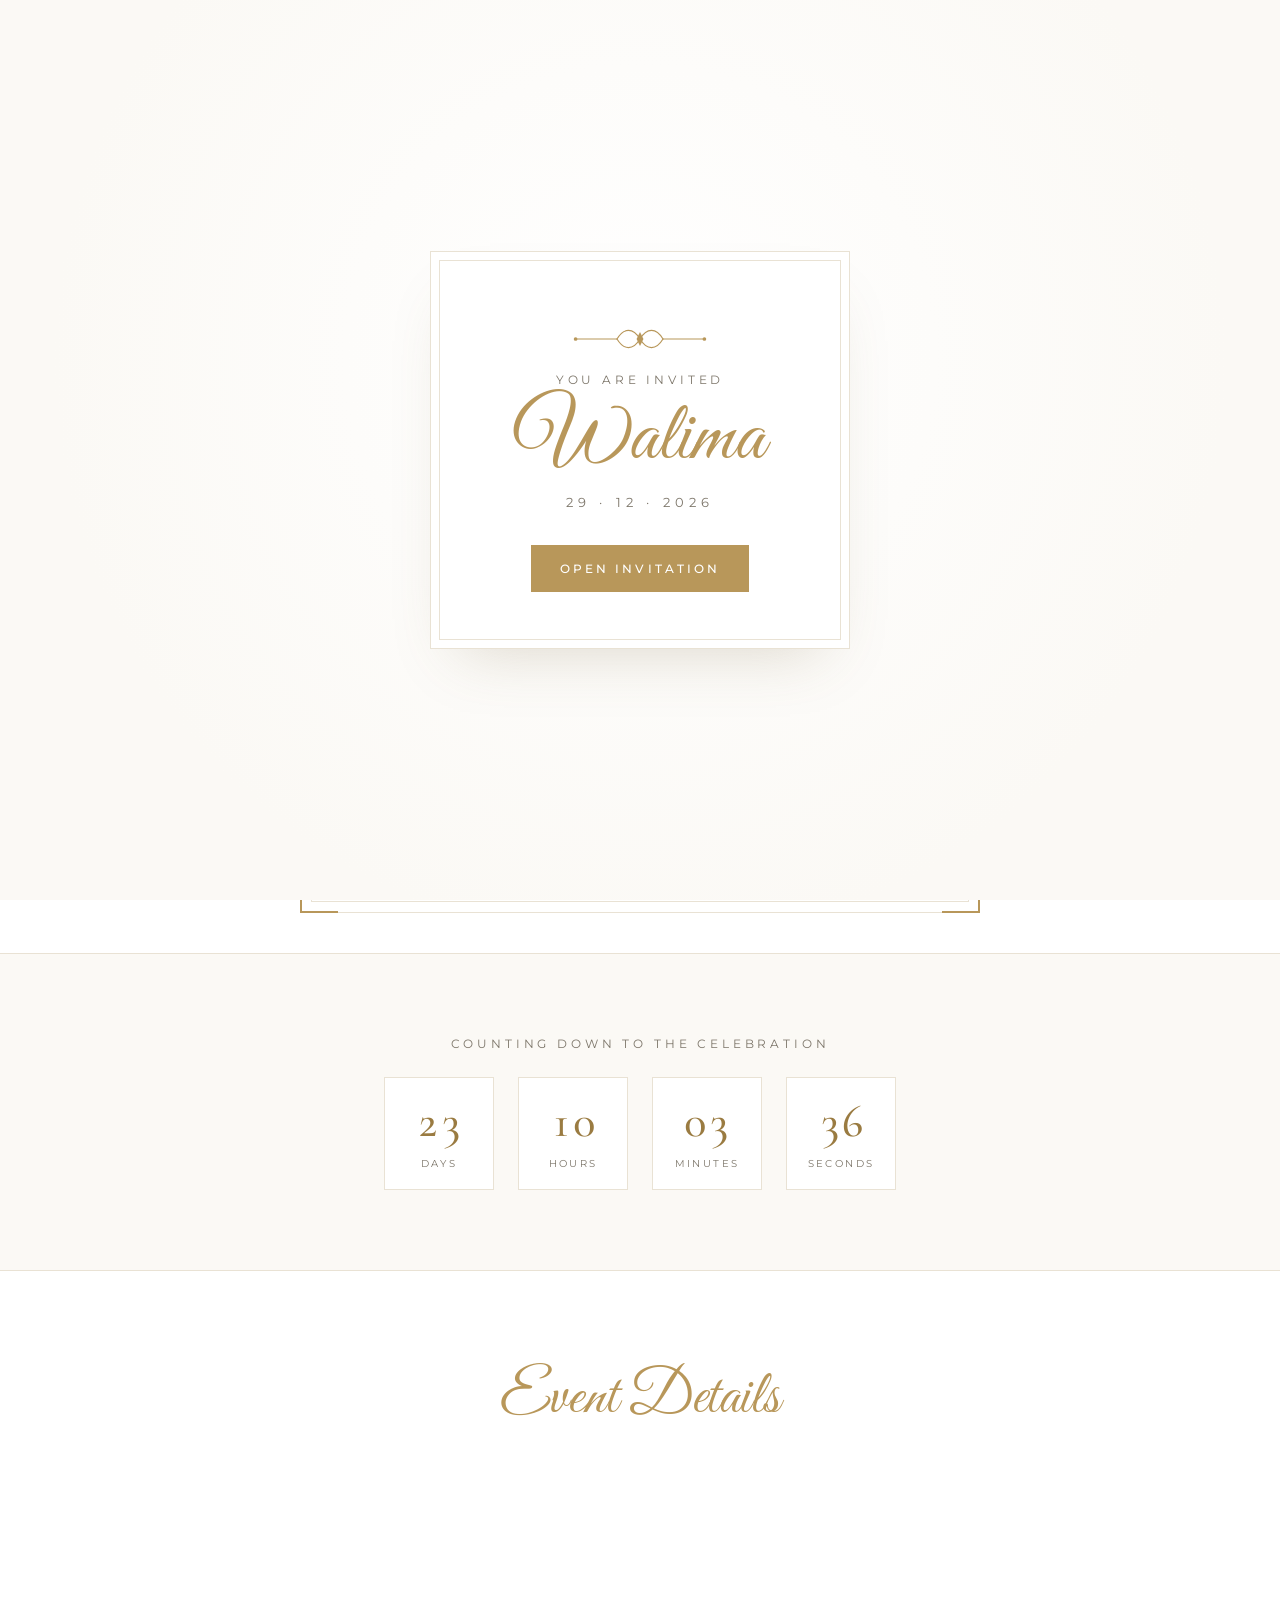
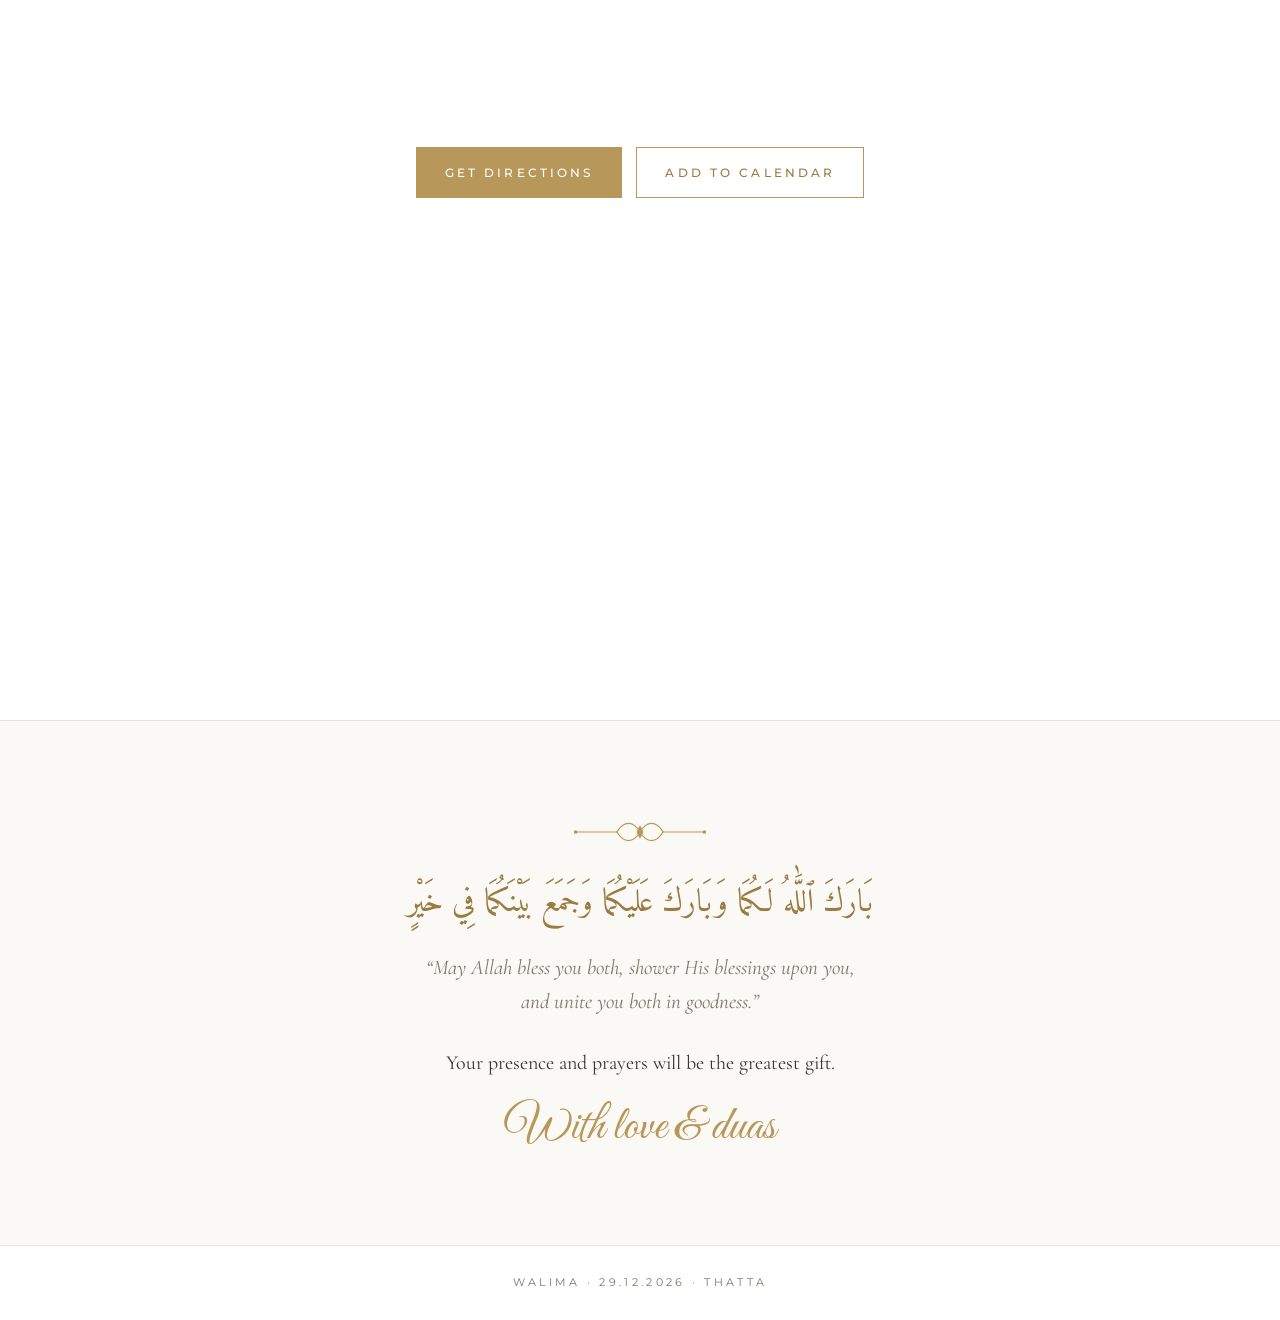
==== index.html @ 15eebe1a "Add white-themed Walima invitation website Single-page invite for the Walima on Tuesday 29 December " ====
<!doctype html>
<html lang="en">
<head>
  <meta charset="utf-8">
  <meta name="viewport" content="width=device-width, initial-scale=1">
  <title>Walima Invitation · 29 December 2026</title>
  <meta name="description" content="You are cordially invited to the Walima reception on Tuesday, 29 December 2026 at 8:00 PM, Zam Zam Diamond Hall, Thatta.">
  <meta property="og:title" content="Walima Invitation">
  <meta property="og:description" content="Tuesday, 29 December 2026 · 8:00 PM · Zam Zam Diamond Hall, Thatta">
  <meta name="theme-color" content="#ffffff">
  <link rel="preconnect" href="https://fonts.googleapis.com">
  <link rel="preconnect" href="https://fonts.gstatic.com" crossorigin>
  <link href="https://fonts.googleapis.com/css2?family=Amiri:wght@400;700&family=Cormorant+Garamond:ital,wght@0,400;0,500;0,600;1,400&family=Great+Vibes&family=Montserrat:wght@300;400;500&display=swap" rel="stylesheet">
  <link rel="stylesheet" href="styles.css">
</head>
<body>
  <!-- Opening envelope -->
  <div class="opening" id="opening" role="dialog" aria-label="Open invitation">
    <div class="opening-card">
      <svg class="ornament" viewBox="0 0 120 40" aria-hidden="true"><use href="#flourish"/></svg>
      <p class="eyebrow">You are invited</p>
      <h1 class="script">Walima</h1>
      <p class="opening-date">29 · 12 · 2026</p>
      <button class="btn btn-solid" id="openBtn" type="button">Open Invitation</button>
    </div>
  </div>

  <main>
    <!-- Hero -->
    <section class="hero">
      <div class="frame">
        <span class="corner tl"></span><span class="corner tr"></span>
        <span class="corner bl"></span><span class="corner br"></span>

        <p class="bismillah" lang="ar" dir="rtl">بِسْمِ ٱللَّٰهِ ٱلرَّحْمَٰنِ ٱلرَّحِيمِ</p>
        <p class="eyebrow reveal">With the blessings of Allah ﷻ</p>
        <p class="lead reveal">we request the honour of your presence at the</p>
        <h2 class="script title reveal">Walima Reception</h2>
        <svg class="ornament reveal" viewBox="0 0 120 40" aria-hidden="true"><use href="#flourish"/></svg>
        <p class="lead reveal">a celebration of the blessed union<br>of our beloved family</p>

        <div class="date-block reveal">
          <div class="date-side">Tuesday</div>
          <div class="date-main">
            <span class="month">December</span>
            <span class="day">29</span>
            <span class="year">2026</span>
          </div>
          <div class="date-side">8:00 PM</div>
        </div>

        <p class="venue-line reveal">Zam Zam Diamond Hall · Thatta</p>
      </div>
    </section>

    <!-- Countdown -->
    <section class="section countdown-section">
      <p class="eyebrow">Counting down to the celebration</p>
      <div class="countdown" id="countdown" aria-live="polite">
        <div class="unit"><span id="cd-days">00</span><small>Days</small></div>
        <div class="unit"><span id="cd-hours">00</span><small>Hours</small></div>
        <div class="unit"><span id="cd-mins">00</span><small>Minutes</small></div>
        <div class="unit"><span id="cd-secs">00</span><small>Seconds</small></div>
      </div>
      <p class="countdown-done" id="countdownDone" hidden>The celebration has begun — Alhamdulillah!</p>
    </section>

    <!-- Details -->
    <section class="section">
      <h3 class="section-title">Event Details</h3>
      <div class="cards">
        <article class="card reveal">
          <svg class="icon" viewBox="0 0 24 24" aria-hidden="true"><rect x="3" y="5" width="18" height="16" rx="2"/><path d="M3 10h18M8 3v4M16 3v4"/></svg>
          <h4>Date</h4>
          <p>Tuesday<br>29 December 2026</p>
        </article>
        <article class="card reveal">
          <svg class="icon" viewBox="0 0 24 24" aria-hidden="true"><circle cx="12" cy="12" r="9"/><path d="M12 7v5l3 2"/></svg>
          <h4>Time</h4>
          <p>8:00 PM<br>Dinner to follow</p>
        </article>
        <article class="card reveal">
          <svg class="icon" viewBox="0 0 24 24" aria-hidden="true"><path d="M12 21s-7-6.2-7-11.5A7 7 0 0 1 19 9.5C19 14.8 12 21 12 21z"/><circle cx="12" cy="9.5" r="2.5"/></svg>
          <h4>Venue</h4>
          <p>Zam Zam Diamond Hall<br>Thatta, Sindh</p>
        </article>
      </div>

      <div class="actions">
        <a class="btn btn-solid" target="_blank" rel="noopener"
           href="https://www.google.com/maps/search/?api=1&query=Zam+Zam+Diamond+Hall+Thatta">Get Directions</a>
        <button class="btn btn-outline" id="calendarBtn" type="button">Add to Calendar</button>
      </div>
    </section>

    <!-- Map -->
    <section class="section map-section">
      <div class="map-wrap reveal">
        <iframe title="Map of Zam Zam Diamond Hall, Thatta" loading="lazy"
          referrerpolicy="no-referrer-when-downgrade"
          src="https://maps.google.com/maps?q=Zam%20Zam%20Diamond%20Hall%20Thatta&z=14&output=embed"></iframe>
      </div>
    </section>

    <!-- Dua -->
    <section class="section dua">
      <svg class="ornament" viewBox="0 0 120 40" aria-hidden="true"><use href="#flourish"/></svg>
      <p class="arabic" lang="ar" dir="rtl">بَارَكَ ٱللَّٰهُ لَكُمَا وَبَارَكَ عَلَيْكُمَا وَجَمَعَ بَيْنَكُمَا فِي خَيْرٍ</p>
      <p class="translation">“May Allah bless you both, shower His blessings upon you,<br>and unite you both in goodness.”</p>
      <p class="closing">Your presence and prayers will be the greatest gift.</p>
      <p class="script signoff">With love &amp; duas</p>
    </section>
  </main>

  <footer class="footer">
    <p>Walima · 29.12.2026 · Thatta</p>
  </footer>

  <!-- Shared SVG flourish -->
  <svg width="0" height="0" style="position:absolute" aria-hidden="true">
    <symbol id="flourish" viewBox="0 0 120 40">
      <g fill="none" stroke="currentColor" stroke-width="1" stroke-linecap="round">
        <path d="M4 20h36M80 20h36"/>
        <path d="M40 20c6-10 14-10 20 0c6 10 14 10 20 0"/>
        <path d="M40 20c6 10 14 10 20 0c6-10 14-10 20 0"/>
      </g>
      <path d="M60 14l3 6-3 6-3-6z" fill="currentColor"/>
      <circle cx="4" cy="20" r="1.6" fill="currentColor"/>
      <circle cx="116" cy="20" r="1.6" fill="currentColor"/>
    </symbol>
  </svg>

  <script src="script.js"></script>
</body>
</html>
---- styles.css ----
:root {
  --white: #ffffff;
  --ivory: #fbf9f5;
  --line: #e9e2d4;
  --gold: #b8975a;
  --gold-deep: #9a7b41;
  --ink: #3a352d;
  --muted: #7d766a;
  --serif: "Cormorant Garamond", Georgia, serif;
  --script: "Great Vibes", cursive;
  --sans: "Montserrat", system-ui, sans-serif;
  --arabic: "Amiri", "Traditional Arabic", serif;
}

* { box-sizing: border-box; margin: 0; padding: 0; }

html { scroll-behavior: smooth; }

body {
  background: var(--white);
  color: var(--ink);
  font-family: var(--serif);
  font-size: 18px;
  line-height: 1.6;
  text-align: center;
  -webkit-font-smoothing: antialiased;
  overflow-x: hidden;
}

body.locked { overflow: hidden; }

/* ---------- Opening overlay ---------- */
.opening {
  position: fixed;
  inset: 0;
  z-index: 50;
  display: grid;
  place-items: center;
  padding: 16px;
  background:
    radial-gradient(circle at 50% 40%, #ffffff 0%, var(--ivory) 70%);
  transition: opacity .9s ease, visibility .9s ease;
}
.opening.hidden { opacity: 0; visibility: hidden; }

.opening-card {
  width: min(420px, 100%);
  padding: 56px 28px;
  border: 1px solid var(--line);
  outline: 1px solid var(--line);
  outline-offset: -10px;
  background: var(--white);
  box-shadow: 0 30px 60px -30px rgba(120, 100, 60, .25);
  animation: rise 1.2s ease both;
}
.opening-card .script { font-size: clamp(56px, 16vw, 84px); color: var(--gold); line-height: 1.1; margin: 4px 0 6px; }
.opening-date { font-family: var(--sans); letter-spacing: .4em; font-size: 13px; color: var(--muted); margin-bottom: 32px; }

/* ---------- Typography ---------- */
.eyebrow {
  font-family: var(--sans);
  font-weight: 400;
  font-size: 12px;
  letter-spacing: .32em;
  text-transform: uppercase;
  color: var(--muted);
}
.script { font-family: var(--script); font-weight: 400; }
.lead { font-size: clamp(18px, 4.6vw, 22px); font-style: italic; color: var(--muted); }

.ornament { width: 140px; height: 46px; color: var(--gold); display: block; margin: 8px auto; }

/* ---------- Hero ---------- */
.hero {
  min-height: 100vh;
  min-height: 100svh;
  display: grid;
  place-items: center;
  padding: 40px 16px;
  background:
    radial-gradient(ellipse at top, rgba(184, 151, 90, .07), transparent 60%),
    var(--white);
}

.frame {
  position: relative;
  width: min(680px, 100%);
  padding: clamp(40px, 8vw, 72px) clamp(20px, 6vw, 64px);
  border: 1px solid var(--line);
}
.frame::before {
  content: "";
  position: absolute;
  inset: 10px;
  border: 1px solid var(--line);
  pointer-events: none;
}

.corner { position: absolute; width: 38px; height: 38px; border-color: var(--gold); border-style: solid; }
.corner.tl { top: -1px; left: -1px; border-width: 2px 0 0 2px; }
.corner.tr { top: -1px; right: -1px; border-width: 2px 2px 0 0; }
.corner.bl { bottom: -1px; left: -1px; border-width: 0 0 2px 2px; }
.corner.br { bottom: -1px; right: -1px; border-width: 0 2px 2px 0; }

.bismillah {
  font-family: var(--arabic);
  font-size: clamp(24px, 6vw, 34px);
  color: var(--gold-deep);
  margin-bottom: 24px;
  line-height: 1.8;
}

.hero .lead { margin: 10px 0; }
.title {
  font-size: clamp(54px, 14vw, 96px);
  color: var(--gold);
  line-height: 1.1;
  margin: 8px 0 0;
}

.date-block {
  display: grid;
  grid-template-columns: 1fr auto 1fr;
  align-items: center;
  gap: clamp(10px, 4vw, 28px);
  margin: 36px auto 24px;
  max-width: 460px;
}
.date-side {
  font-family: var(--sans);
  font-size: clamp(11px, 3vw, 13px);
  letter-spacing: .28em;
  text-transform: uppercase;
  padding: 10px 0;
  border-top: 1px solid var(--gold);
  border-bottom: 1px solid var(--gold);
  color: var(--ink);
}
.date-main { display: flex; flex-direction: column; line-height: 1; }
.date-main .month,
.date-main .year {
  font-family: var(--sans);
  font-size: 12px;
  letter-spacing: .3em;
  text-transform: uppercase;
  color: var(--muted);
}
.date-main .day {
  font-size: clamp(60px, 16vw, 84px);
  font-weight: 500;
  color: var(--gold-deep);
  margin: 6px 0;
}

.venue-line {
  font-size: clamp(20px, 5vw, 26px);
  font-weight: 500;
  letter-spacing: .04em;
}

/* ---------- Sections ---------- */
.section { padding: 80px 16px; }
.section-title {
  font-family: var(--script);
  font-weight: 400;
  font-size: clamp(44px, 11vw, 60px);
  color: var(--gold);
  margin-bottom: 36px;
}

.countdown-section { background: var(--ivory); border-top: 1px solid var(--line); border-bottom: 1px solid var(--line); }
.countdown {
  display: flex;
  justify-content: center;
  gap: clamp(10px, 3vw, 24px);
  margin-top: 24px;
  flex-wrap: wrap;
}
.unit {
  width: clamp(68px, 19vw, 110px);
  padding: 18px 0 14px;
  background: var(--white);
  border: 1px solid var(--line);
}
.unit span {
  display: block;
  font-size: clamp(30px, 8vw, 46px);
  font-weight: 500;
  color: var(--gold-deep);
  line-height: 1.1;
  font-variant-numeric: tabular-nums;
}
.unit small {
  font-family: var(--sans);
  font-size: 10px;
  letter-spacing: .24em;
  text-transform: uppercase;
  color: var(--muted);
}
.countdown-done { margin-top: 20px; font-style: italic; font-size: 22px; color: var(--gold-deep); }

.cards {
  display: grid;
  grid-template-columns: repeat(3, 1fr);
  gap: 20px;
  max-width: 900px;
  margin: 0 auto;
}
.card {
  padding: 36px 20px;
  border: 1px solid var(--line);
  background: var(--white);
  transition: transform .4s ease, box-shadow .4s ease;
}
.card:hover { transform: translateY(-4px); box-shadow: 0 20px 40px -24px rgba(120, 100, 60, .3); }
.card h4 {
  font-family: var(--sans);
  font-weight: 500;
  font-size: 12px;
  letter-spacing: .32em;
  text-transform: uppercase;
  color: var(--gold-deep);
  margin: 14px 0 10px;
}
.card p { font-size: 20px; }

.icon {
  width: 34px; height: 34px;
  fill: none;
  stroke: var(--gold);
  stroke-width: 1.2;
  stroke-linecap: round;
  stroke-linejoin: round;
}

.actions {
  display: flex;
  justify-content: center;
  gap: 14px;
  flex-wrap: wrap;
  margin-top: 40px;
}

.btn {
  display: inline-block;
  min-width: 200px;
  padding: 15px 28px;
  font-family: var(--sans);
  font-size: 12px;
  font-weight: 500;
  letter-spacing: .26em;
  text-transform: uppercase;
  text-decoration: none;
  cursor: pointer;
  border: 1px solid var(--gold);
  transition: background .3s ease, color .3s ease;
}
.btn-solid { background: var(--gold); color: var(--white); }
.btn-solid:hover, .btn-solid:focus-visible { background: var(--gold-deep); border-color: var(--gold-deep); }
.btn-outline { background: var(--white); color: var(--gold-deep); }
.btn-outline:hover, .btn-outline:focus-visible { background: var(--gold); color: var(--white); }
.btn:focus-visible { outline: 2px solid var(--gold-deep); outline-offset: 3px; }

.map-section { padding-top: 0; }
.map-wrap {
  max-width: 900px;
  margin: 0 auto;
  padding: 10px;
  border: 1px solid var(--line);
}
.map-wrap iframe {
  display: block;
  width: 100%;
  height: 340px;
  border: 0;
  filter: grayscale(.85) contrast(.95) brightness(1.05);
}

.dua { background: var(--ivory); border-top: 1px solid var(--line); }
.dua .arabic {
  font-family: var(--arabic);
  font-size: clamp(22px, 5.6vw, 32px);
  color: var(--gold-deep);
  line-height: 2;
  margin: 16px auto;
  max-width: 720px;
}
.translation { font-style: italic; font-size: clamp(18px, 4.4vw, 21px); color: var(--muted); }
.closing { margin-top: 28px; font-size: 20px; }
.signoff { font-size: clamp(36px, 9vw, 48px); color: var(--gold); margin-top: 10px; }

.footer {
  padding: 28px 16px;
  font-family: var(--sans);
  font-size: 11px;
  letter-spacing: .3em;
  text-transform: uppercase;
  color: var(--muted);
  border-top: 1px solid var(--line);
}

/* ---------- Motion ---------- */
.reveal { opacity: 0; transform: translateY(18px); transition: opacity 1s ease, transform 1s ease; }
.reveal.in { opacity: 1; transform: none; }

@keyframes rise { from { opacity: 0; transform: translateY(24px); } to { opacity: 1; transform: none; } }

@media (prefers-reduced-motion: reduce) {
  * { animation: none !important; transition: none !important; }
  .reveal { opacity: 1; transform: none; }
}

/* ---------- Responsive ---------- */
@media (max-width: 720px) {
  .cards { grid-template-columns: 1fr; max-width: 420px; }
  .section { padding: 64px 16px; }
  .map-wrap iframe { height: 280px; }
  .btn { width: 100%; max-width: 320px; }
}
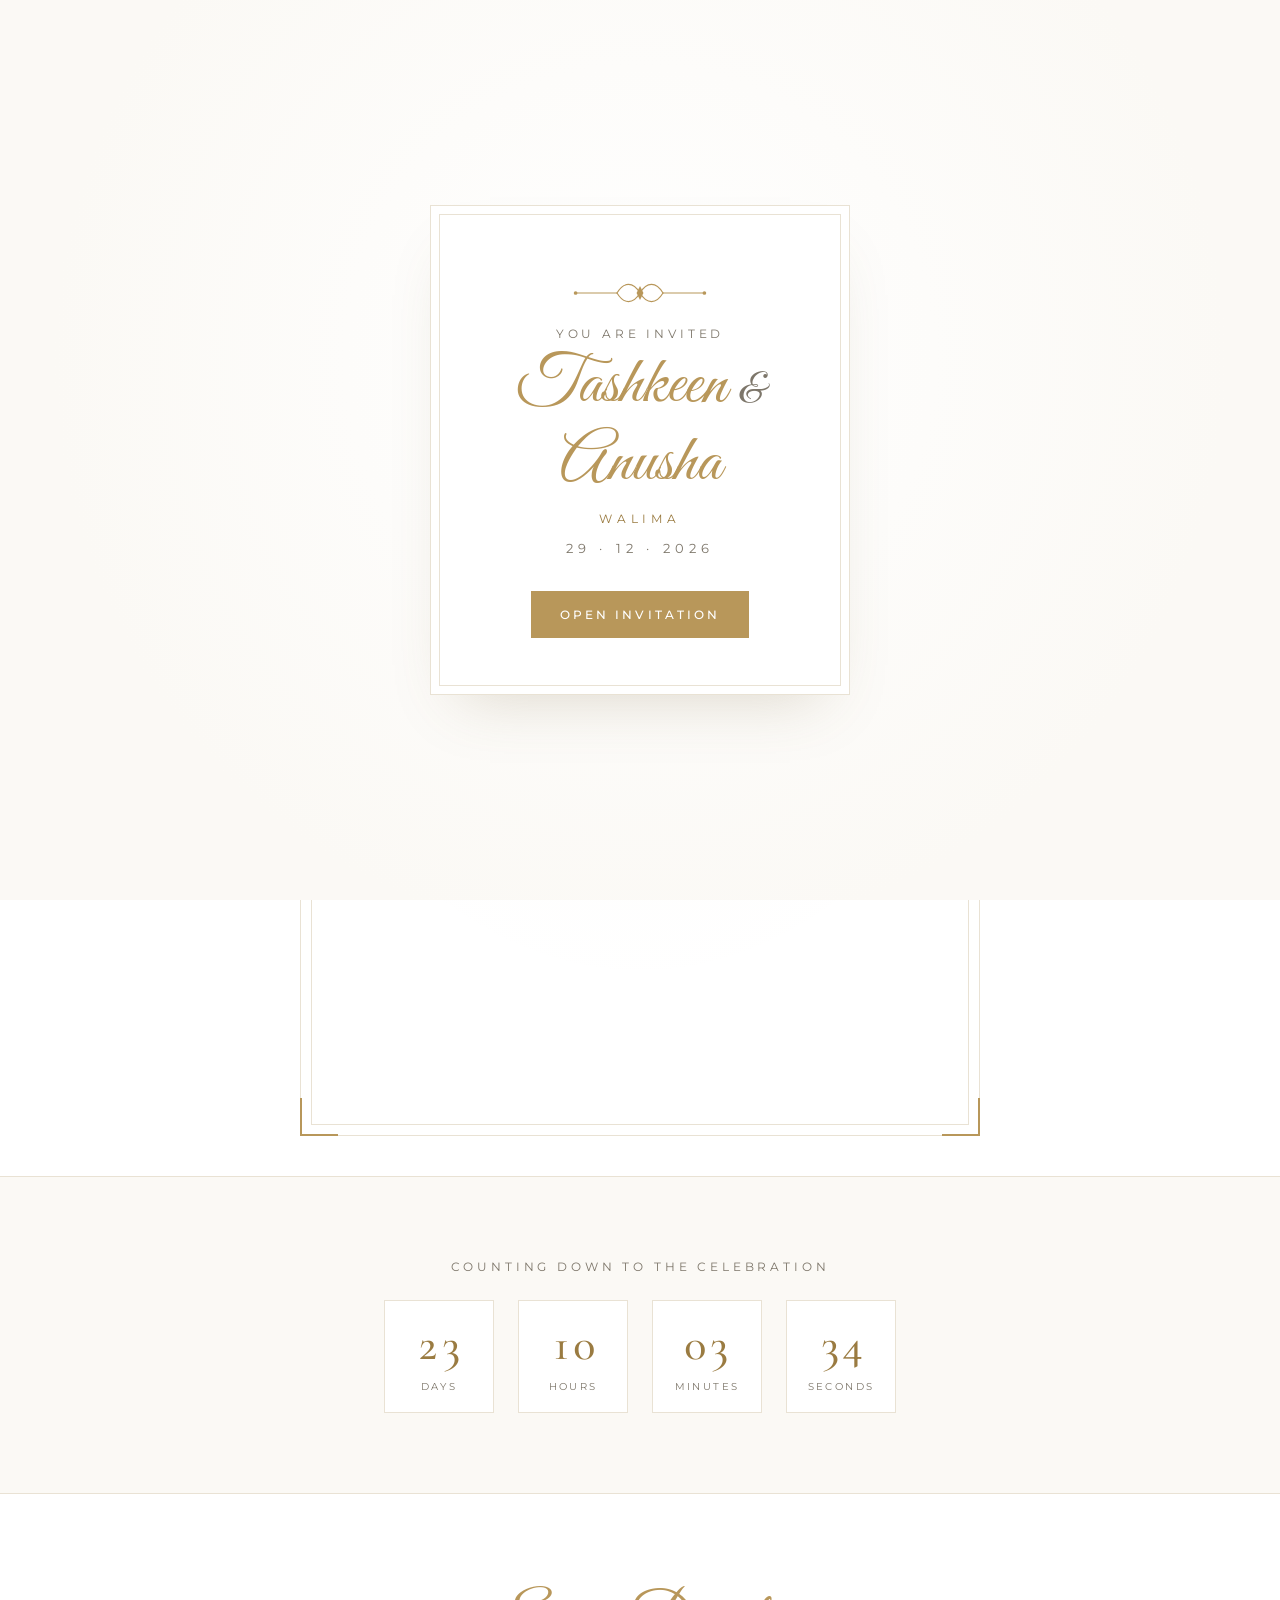
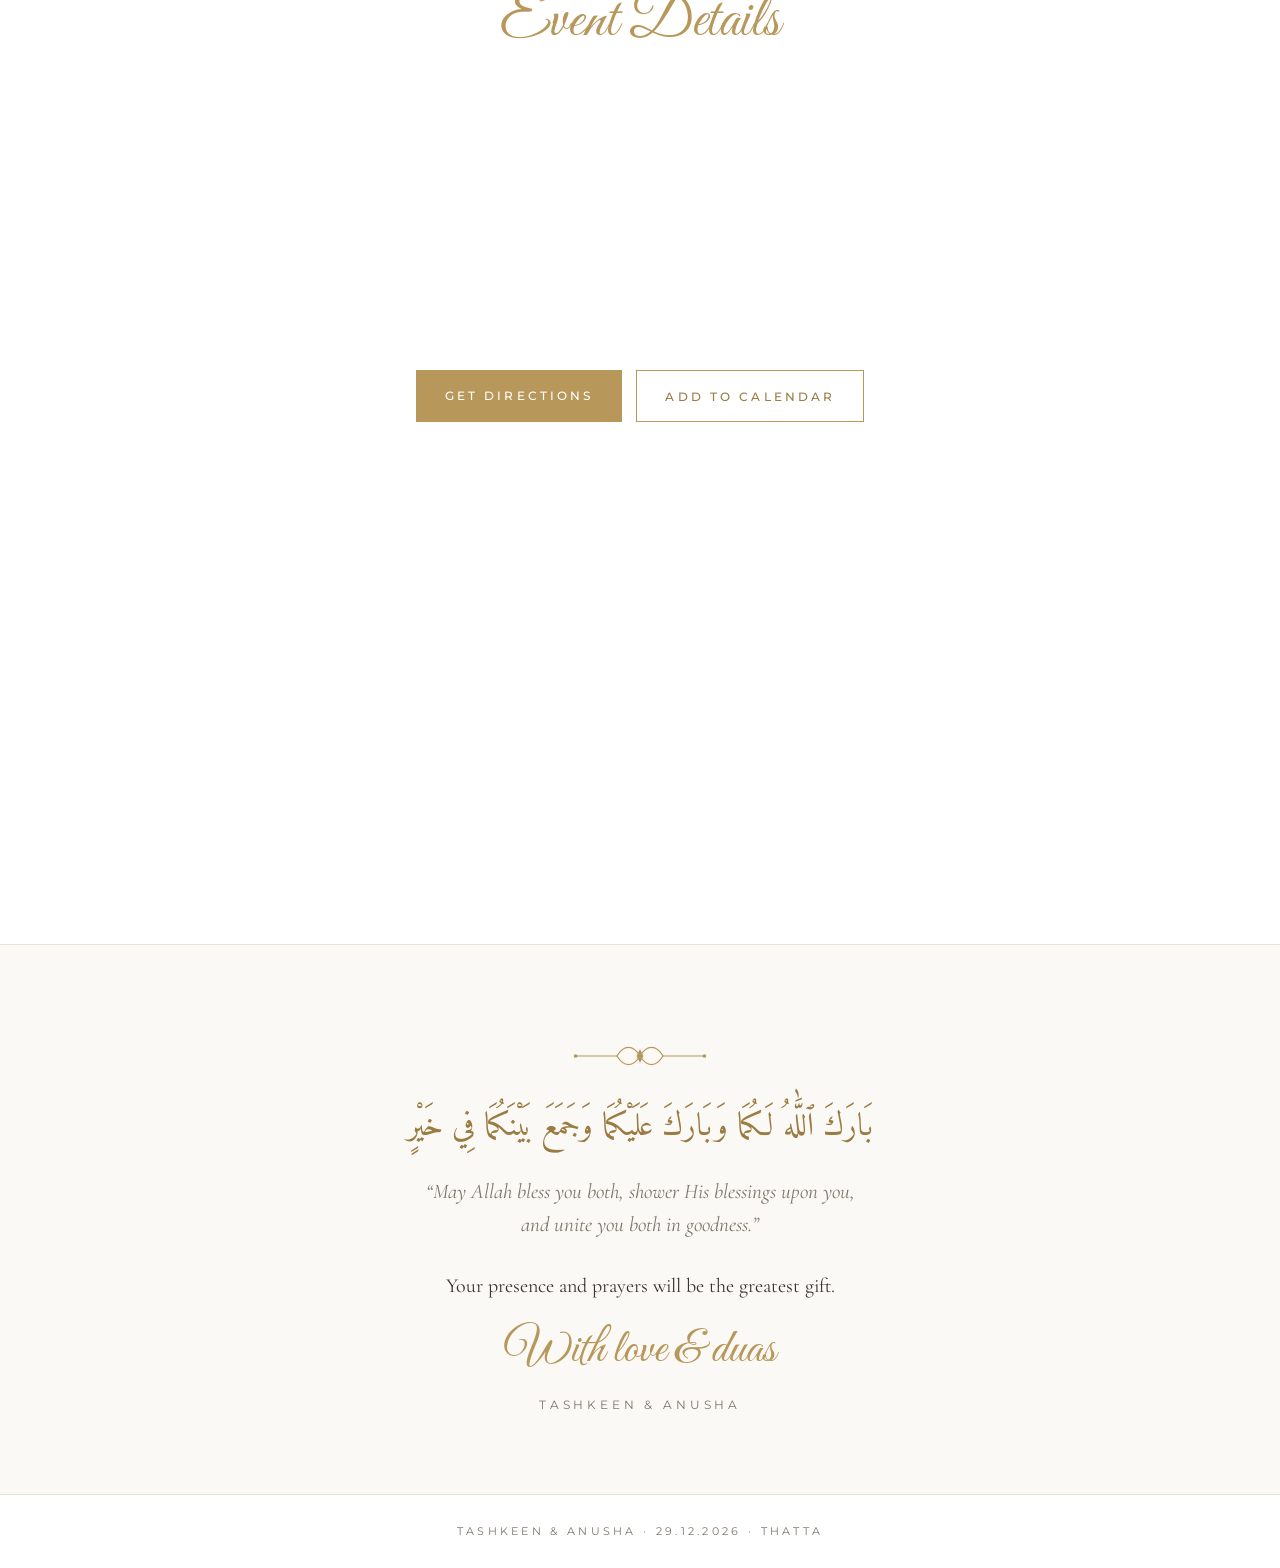
==== commit 6bf31611: "Add couple names Tashkeen & Anusha to the invitation Co-Authored-By: Claude Opus 5.5 <noreply@anthro" ====
--- a/index.html
+++ b/index.html
@@ -3,9 +3,9 @@
 <head>
   <meta charset="utf-8">
   <meta name="viewport" content="width=device-width, initial-scale=1">
-  <title>Walima Invitation · 29 December 2026</title>
-  <meta name="description" content="You are cordially invited to the Walima reception on Tuesday, 29 December 2026 at 8:00 PM, Zam Zam Diamond Hall, Thatta.">
-  <meta property="og:title" content="Walima Invitation">
+  <title>Tashkeen &amp; Anusha · Walima</title>
+  <meta name="description" content="You are cordially invited to the Walima reception of Tashkeen &amp; Anusha on Tuesday, 29 December 2026 at 8:00 PM, Zam Zam Diamond Hall, Thatta.">
+  <meta property="og:title" content="Walima · Tashkeen &amp; Anusha">
   <meta property="og:description" content="Tuesday, 29 December 2026 · 8:00 PM · Zam Zam Diamond Hall, Thatta">
   <meta name="theme-color" content="#ffffff">
   <link rel="preconnect" href="https://fonts.googleapis.com">
@@ -19,7 +19,8 @@
     <div class="opening-card">
       <svg class="ornament" viewBox="0 0 120 40" aria-hidden="true"><use href="#flourish"/></svg>
       <p class="eyebrow">You are invited</p>
-      <h1 class="script">Walima</h1>
+      <h1 class="script">Tashkeen <span class="amp">&amp;</span> Anusha</h1>
+      <p class="opening-sub">Walima</p>
       <p class="opening-date">29 · 12 · 2026</p>
       <button class="btn btn-solid" id="openBtn" type="button">Open Invitation</button>
     </div>
@@ -37,7 +38,12 @@
         <p class="lead reveal">we request the honour of your presence at the</p>
         <h2 class="script title reveal">Walima Reception</h2>
         <svg class="ornament reveal" viewBox="0 0 120 40" aria-hidden="true"><use href="#flourish"/></svg>
-        <p class="lead reveal">a celebration of the blessed union<br>of our beloved family</p>
+        <p class="lead reveal">celebrating the blessed union of</p>
+        <div class="couple reveal">
+          <p class="name script">Tashkeen</p>
+          <p class="amp-line"><span>&amp;</span></p>
+          <p class="name script">Anusha</p>
+        </div>
 
         <div class="date-block reveal">
           <div class="date-side">Tuesday</div>
@@ -109,11 +115,12 @@
       <p class="translation">“May Allah bless you both, shower His blessings upon you,<br>and unite you both in goodness.”</p>
       <p class="closing">Your presence and prayers will be the greatest gift.</p>
       <p class="script signoff">With love &amp; duas</p>
+      <p class="from">Tashkeen &amp; Anusha</p>
     </section>
   </main>
 
   <footer class="footer">
-    <p>Walima · 29.12.2026 · Thatta</p>
+    <p>Tashkeen &amp; Anusha · 29.12.2026 · Thatta</p>
   </footer>
 
   <!-- Shared SVG flourish -->
--- a/styles.css
+++ b/styles.css
@@ -53,7 +53,7 @@
   box-shadow: 0 30px 60px -30px rgba(120, 100, 60, .25);
   animation: rise 1.2s ease both;
 }
-.opening-card .script { font-size: clamp(56px, 16vw, 84px); color: var(--gold); line-height: 1.1; margin: 4px 0 6px; }
+.opening-card .script { font-size: clamp(46px, 13vw, 68px); color: var(--gold); line-height: 1.15; margin: 4px 0 6px; }
 .opening-date { font-family: var(--sans); letter-spacing: .4em; font-size: 13px; color: var(--muted); margin-bottom: 32px; }
 
 /* ---------- Typography ---------- */
@@ -317,3 +317,43 @@
   .map-wrap iframe { height: 280px; }
   .btn { width: 100%; max-width: 320px; }
 }
+
+/* ---------- Couple names ---------- */
+.opening-card .script .amp { font-size: .6em; color: var(--muted); }
+.opening-sub {
+  font-family: var(--sans);
+  font-size: 12px;
+  letter-spacing: .4em;
+  text-transform: uppercase;
+  color: var(--gold-deep);
+  margin-bottom: 10px;
+}
+.couple { margin: 14px 0 6px; }
+.couple .name {
+  font-size: clamp(52px, 13vw, 84px);
+  color: var(--ink);
+  line-height: 1.15;
+}
+.amp-line {
+  display: flex;
+  align-items: center;
+  justify-content: center;
+  gap: 16px;
+  color: var(--gold);
+  font-style: italic;
+  font-size: clamp(24px, 6vw, 32px);
+}
+.amp-line::before, .amp-line::after {
+  content: "";
+  width: clamp(40px, 14vw, 80px);
+  height: 1px;
+  background: var(--line);
+}
+.from {
+  font-family: var(--sans);
+  font-size: 12px;
+  letter-spacing: .32em;
+  text-transform: uppercase;
+  color: var(--muted);
+  margin-top: 6px;
+}
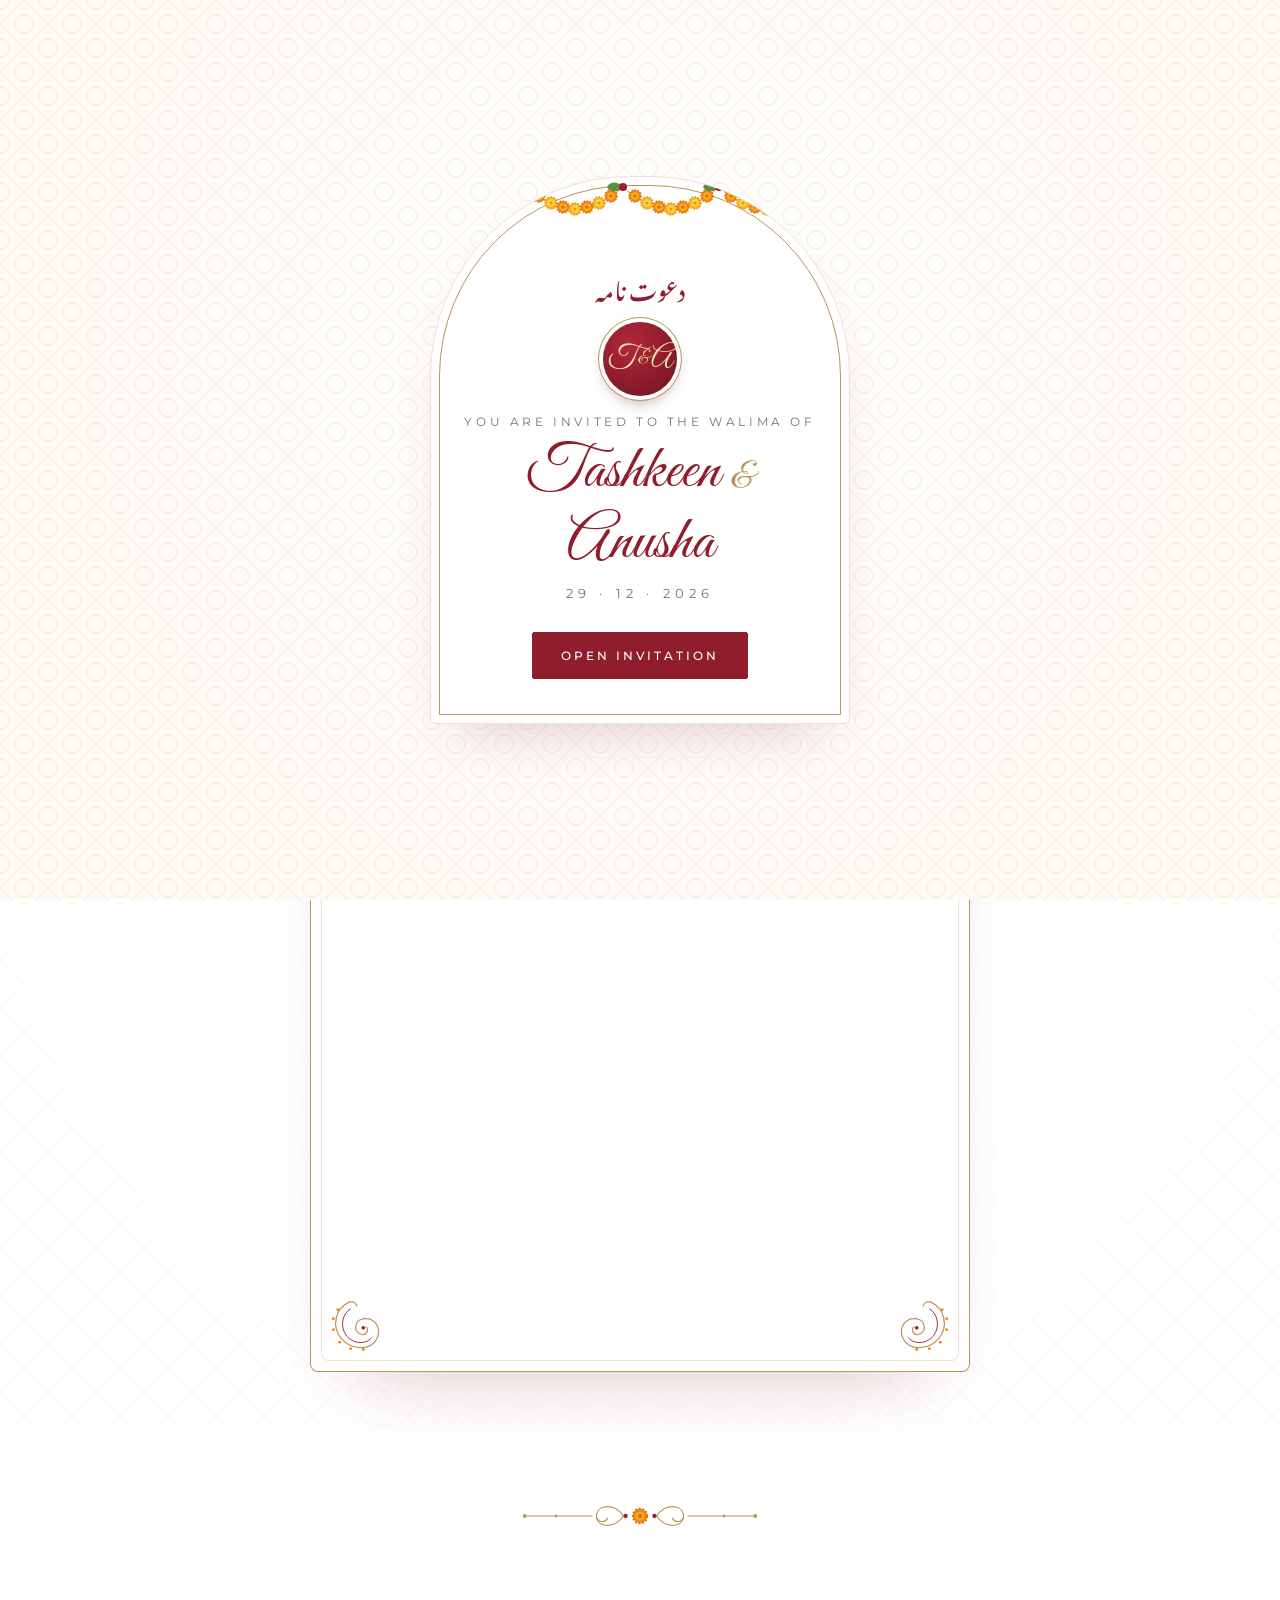
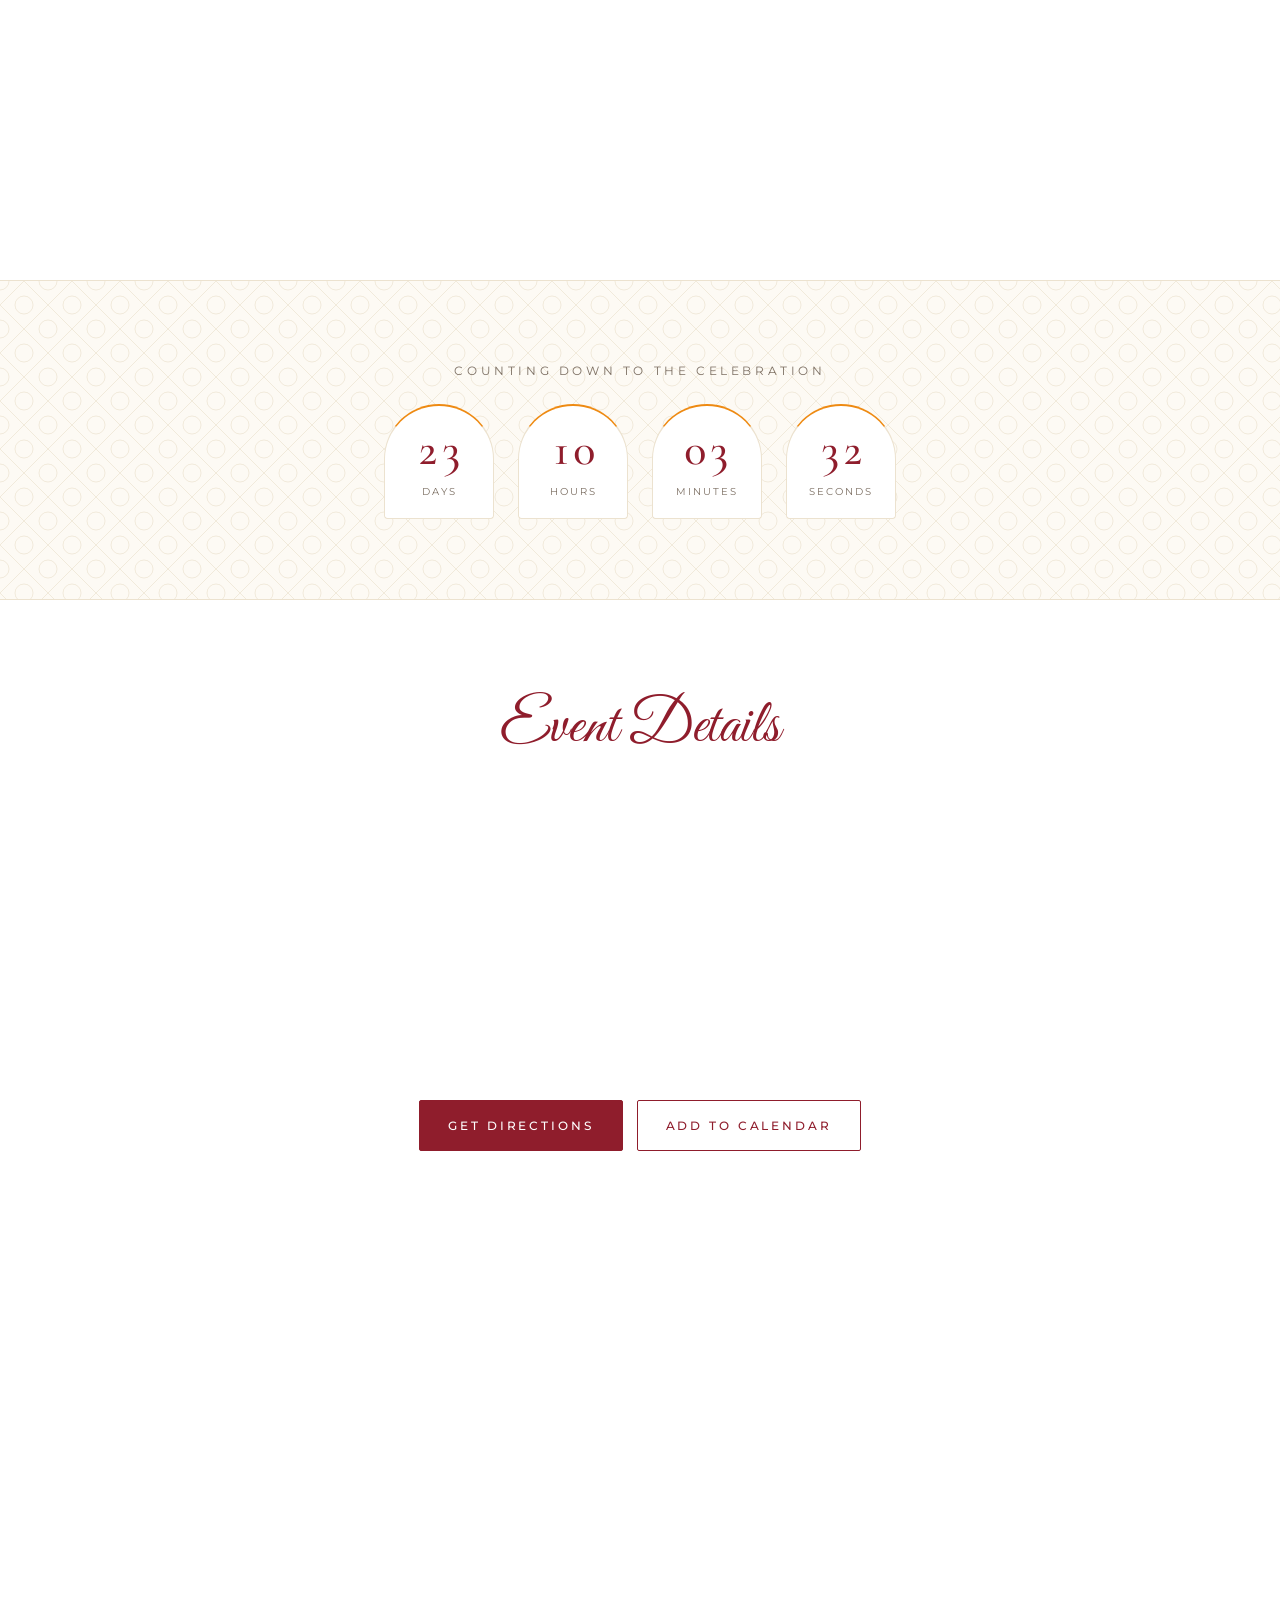
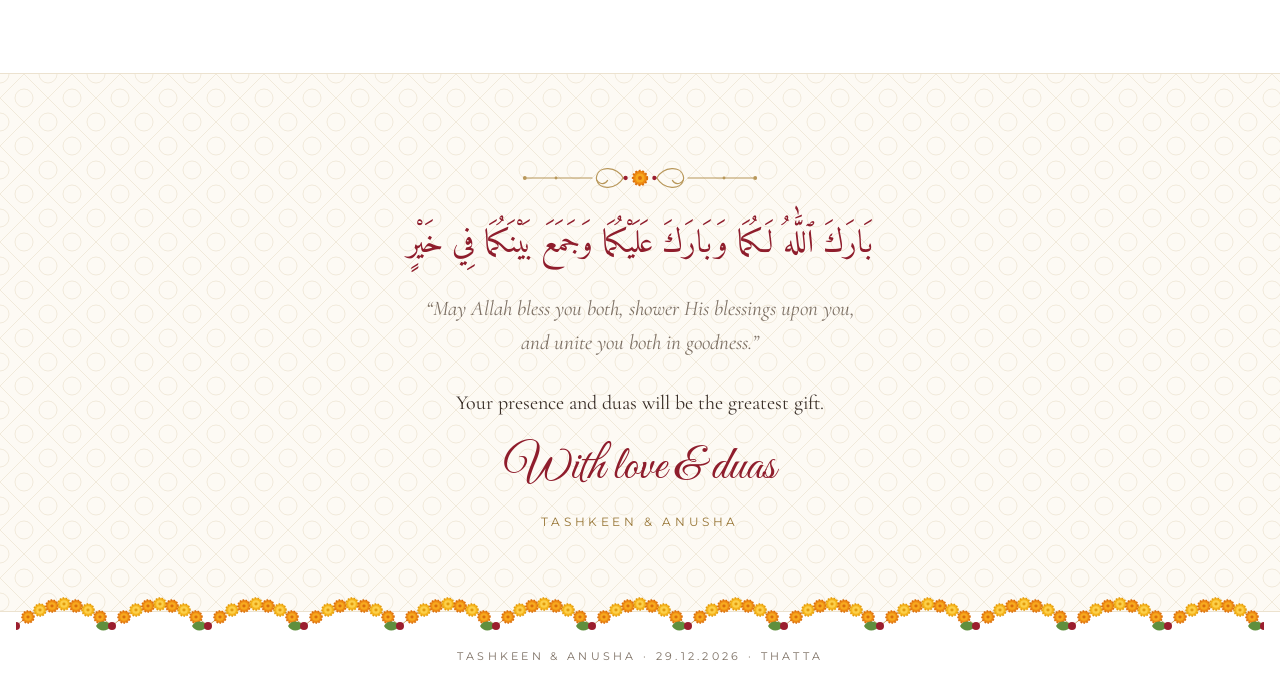
==== commit a47a3163: "Give the invitation a desi shaadi-card style Marigold garlands and hanging laris, a Mughal arch fram" ====
--- a/index.html
+++ b/index.html
@@ -10,34 +10,51 @@
   <meta name="theme-color" content="#ffffff">
   <link rel="preconnect" href="https://fonts.googleapis.com">
   <link rel="preconnect" href="https://fonts.gstatic.com" crossorigin>
-  <link href="https://fonts.googleapis.com/css2?family=Amiri:wght@400;700&family=Cormorant+Garamond:ital,wght@0,400;0,500;0,600;1,400&family=Great+Vibes&family=Montserrat:wght@300;400;500&display=swap" rel="stylesheet">
+  <link href="https://fonts.googleapis.com/css2?family=Amiri:wght@400;700&family=Cormorant+Garamond:ital,wght@0,400;0,500;0,600;1,400&family=Great+Vibes&family=Montserrat:wght@300;400;500&family=Noto+Nastaliq+Urdu:wght@400;600&display=swap" rel="stylesheet">
   <link rel="stylesheet" href="styles.css">
 </head>
 <body>
-  <!-- Opening envelope -->
+  <!-- Opening card -->
   <div class="opening" id="opening" role="dialog" aria-label="Open invitation">
     <div class="opening-card">
-      <svg class="ornament" viewBox="0 0 120 40" aria-hidden="true"><use href="#flourish"/></svg>
-      <p class="eyebrow">You are invited</p>
+      <svg class="garland garland-card" aria-hidden="true"><rect width="100%" height="100%" fill="url(#garland)"/></svg>
+      <p class="urdu urdu-heading">دعوت نامہ</p>
+      <div class="seal" aria-hidden="true"><span>T</span><i>&amp;</i><span>A</span></div>
+      <p class="eyebrow">You are invited to the Walima of</p>
       <h1 class="script">Tashkeen <span class="amp">&amp;</span> Anusha</h1>
-      <p class="opening-sub">Walima</p>
       <p class="opening-date">29 · 12 · 2026</p>
       <button class="btn btn-solid" id="openBtn" type="button">Open Invitation</button>
     </div>
   </div>
 
+  <!-- Top marigold garland -->
+  <svg class="garland garland-top" aria-hidden="true"><rect width="100%" height="100%" fill="url(#garland)"/></svg>
+
   <main>
     <!-- Hero -->
     <section class="hero">
-      <div class="frame">
-        <span class="corner tl"></span><span class="corner tr"></span>
-        <span class="corner bl"></span><span class="corner br"></span>
+      <!-- Hanging marigold strings -->
+      <div class="laris laris-left" aria-hidden="true">
+        <svg style="height:52%"><rect width="100%" height="100%" fill="url(#lari)"/></svg>
+        <svg style="height:34%"><rect width="100%" height="100%" fill="url(#lari)"/></svg>
+        <svg style="height:20%"><rect width="100%" height="100%" fill="url(#lari)"/></svg>
+      </div>
+      <div class="laris laris-right" aria-hidden="true">
+        <svg style="height:20%"><rect width="100%" height="100%" fill="url(#lari)"/></svg>
+        <svg style="height:34%"><rect width="100%" height="100%" fill="url(#lari)"/></svg>
+        <svg style="height:52%"><rect width="100%" height="100%" fill="url(#lari)"/></svg>
+      </div>
+
+      <div class="arch">
+        <svg class="finial" viewBox="0 0 60 60" aria-hidden="true"><use href="#finial"/></svg>
+        <svg class="kairi-corner bl" viewBox="0 0 64 64" aria-hidden="true"><use href="#kairi"/></svg>
+        <svg class="kairi-corner br" viewBox="0 0 64 64" aria-hidden="true"><use href="#kairi"/></svg>
 
         <p class="bismillah" lang="ar" dir="rtl">بِسْمِ ٱللَّٰهِ ٱلرَّحْمَٰنِ ٱلرَّحِيمِ</p>
-        <p class="eyebrow reveal">With the blessings of Allah ﷻ</p>
-        <p class="lead reveal">we request the honour of your presence at the</p>
+        <p class="urdu urdu-title reveal" lang="ur" dir="rtl">دعوتِ ولیمہ</p>
+        <svg class="divider reveal" viewBox="0 0 200 30" aria-hidden="true"><use href="#kairi-divider"/></svg>
+        <p class="lead reveal">With the blessings of Allah ﷻ and the duas of our elders,<br>we request the pleasure of your company at the</p>
         <h2 class="script title reveal">Walima Reception</h2>
-        <svg class="ornament reveal" viewBox="0 0 120 40" aria-hidden="true"><use href="#flourish"/></svg>
         <p class="lead reveal">celebrating the blessed union of</p>
         <div class="couple reveal">
           <p class="name script">Tashkeen</p>
@@ -56,7 +73,19 @@
         </div>
 
         <p class="venue-line reveal">Zam Zam Diamond Hall · Thatta</p>
-      </div>
+        <p class="inshallah reveal">— Insha’Allah —</p>
+      </div>
+    </section>
+
+    <!-- Urdu invitation -->
+    <section class="section urdu-section">
+      <svg class="divider" viewBox="0 0 200 30" aria-hidden="true"><use href="#kairi-divider"/></svg>
+      <p class="urdu urdu-body reveal" lang="ur" dir="rtl">
+        شادی خانہ آبادی کی پُرمسرت تقریب کے موقع پر<br>
+        دعوتِ ولیمہ میں آپ کی شرکت<br>
+        ہمارے لیے باعثِ مسرت و افتخار ہوگی
+      </p>
+      <p class="urdu urdu-small reveal" lang="ur" dir="rtl">آپ کی آمد کے منتظر</p>
     </section>
 
     <!-- Countdown -->
@@ -72,21 +101,24 @@
     </section>
 
     <!-- Details -->
-    <section class="section">
+    <section class="section details">
       <h3 class="section-title">Event Details</h3>
       <div class="cards">
         <article class="card reveal">
           <svg class="icon" viewBox="0 0 24 24" aria-hidden="true"><rect x="3" y="5" width="18" height="16" rx="2"/><path d="M3 10h18M8 3v4M16 3v4"/></svg>
+          <p class="urdu card-urdu" lang="ur">تاریخ</p>
           <h4>Date</h4>
           <p>Tuesday<br>29 December 2026</p>
         </article>
         <article class="card reveal">
           <svg class="icon" viewBox="0 0 24 24" aria-hidden="true"><circle cx="12" cy="12" r="9"/><path d="M12 7v5l3 2"/></svg>
+          <p class="urdu card-urdu" lang="ur">وقت</p>
           <h4>Time</h4>
           <p>8:00 PM<br>Dinner to follow</p>
         </article>
         <article class="card reveal">
           <svg class="icon" viewBox="0 0 24 24" aria-hidden="true"><path d="M12 21s-7-6.2-7-11.5A7 7 0 0 1 19 9.5C19 14.8 12 21 12 21z"/><circle cx="12" cy="9.5" r="2.5"/></svg>
+          <p class="urdu card-urdu" lang="ur">مقام</p>
           <h4>Venue</h4>
           <p>Zam Zam Diamond Hall<br>Thatta, Sindh</p>
         </article>
@@ -110,30 +142,103 @@
 
     <!-- Dua -->
     <section class="section dua">
-      <svg class="ornament" viewBox="0 0 120 40" aria-hidden="true"><use href="#flourish"/></svg>
+      <svg class="divider" viewBox="0 0 200 30" aria-hidden="true"><use href="#kairi-divider"/></svg>
       <p class="arabic" lang="ar" dir="rtl">بَارَكَ ٱللَّٰهُ لَكُمَا وَبَارَكَ عَلَيْكُمَا وَجَمَعَ بَيْنَكُمَا فِي خَيْرٍ</p>
       <p class="translation">“May Allah bless you both, shower His blessings upon you,<br>and unite you both in goodness.”</p>
-      <p class="closing">Your presence and prayers will be the greatest gift.</p>
+      <p class="closing">Your presence and duas will be the greatest gift.</p>
       <p class="script signoff">With love &amp; duas</p>
       <p class="from">Tashkeen &amp; Anusha</p>
     </section>
   </main>
 
   <footer class="footer">
+    <svg class="garland garland-bottom" aria-hidden="true"><rect width="100%" height="100%" fill="url(#garland)"/></svg>
     <p>Tashkeen &amp; Anusha · 29.12.2026 · Thatta</p>
   </footer>
 
-  <!-- Shared SVG flourish -->
+  <div class="petals" id="petals" aria-hidden="true"></div>
+
+  <!-- Shared SVG art -->
   <svg width="0" height="0" style="position:absolute" aria-hidden="true">
-    <symbol id="flourish" viewBox="0 0 120 40">
-      <g fill="none" stroke="currentColor" stroke-width="1" stroke-linecap="round">
-        <path d="M4 20h36M80 20h36"/>
-        <path d="M40 20c6-10 14-10 20 0c6 10 14 10 20 0"/>
-        <path d="M40 20c6 10 14 10 20 0c6-10 14-10 20 0"/>
-      </g>
-      <path d="M60 14l3 6-3 6-3-6z" fill="currentColor"/>
-      <circle cx="4" cy="20" r="1.6" fill="currentColor"/>
-      <circle cx="116" cy="20" r="1.6" fill="currentColor"/>
+    <defs>
+      <!-- Marigold flower -->
+      <g id="genda">
+        <circle r="6" fill="#ee8a12"/>
+        <circle r="6" fill="none" stroke="#d96d0b" stroke-width="1.6" stroke-dasharray="1.6 1.4"/>
+        <circle r="3.8" fill="#f7a91e"/>
+        <circle r="1.6" fill="#d96d0b"/>
+      </g>
+      <g id="genda-yellow">
+        <circle r="6" fill="#f6b51b"/>
+        <circle r="6" fill="none" stroke="#e39a0c" stroke-width="1.6" stroke-dasharray="1.6 1.4"/>
+        <circle r="3.8" fill="#fcd04a"/>
+        <circle r="1.6" fill="#e39a0c"/>
+      </g>
+      <path id="leaf" d="M0 0c5-6 13-6 16 0c-3 6-11 6-16 0z" fill="#5f8f3e"/>
+
+      <!-- Swagged garland (toran) -->
+      <pattern id="garland" width="96" height="48" patternUnits="userSpaceOnUse">
+        <path d="M0 6 Q48 52 96 6" fill="none" stroke="#c9a46a" stroke-width="1"/>
+        <use href="#genda" x="12" y="15"/>
+        <use href="#genda-yellow" x="24" y="22"/>
+        <use href="#genda" x="36" y="26"/>
+        <use href="#genda-yellow" x="48" y="28"/>
+        <use href="#genda" x="60" y="26"/>
+        <use href="#genda-yellow" x="72" y="22"/>
+        <use href="#genda" x="84" y="15"/>
+        <use href="#leaf" x="-14" y="6"/>
+        <use href="#leaf" x="80" y="6" transform="rotate(180 88 6)"/>
+        <circle cx="0" cy="6" r="4" fill="#9b1e2e"/>
+        <circle cx="96" cy="6" r="4" fill="#9b1e2e"/>
+      </pattern>
+
+      <!-- Vertical marigold string (lari) -->
+      <pattern id="lari" width="16" height="13" patternUnits="userSpaceOnUse">
+        <line x1="8" y1="0" x2="8" y2="13" stroke="#c9a46a" stroke-width="1"/>
+        <use href="#genda" x="8" y="6.5" transform="scale(1)"/>
+      </pattern>
+    </defs>
+
+    <!-- Paisley / kairi -->
+    <symbol id="kairi" viewBox="0 0 64 64">
+      <g fill="none" stroke="#b8975a" stroke-width="1.4" stroke-linecap="round">
+        <path d="M40 6c14 6 20 26 8 40C38 58 16 60 9 46C3 34 12 22 24 24c10 2 11 14 3 17c-6 2-10-4-6-8"/>
+        <path d="M38 13c9 5 12 19 5 29c-7 10-22 11-28 3" stroke="#9b1e2e" stroke-width="1"/>
+        <path d="M40 6c-4-2-8 0-9 4"/>
+      </g>
+      <g fill="#ee8a12">
+        <circle cx="52" cy="14" r="1.6"/><circle cx="57" cy="24" r="1.6"/>
+        <circle cx="57" cy="36" r="1.6"/><circle cx="50" cy="50" r="1.6"/>
+        <circle cx="38" cy="57" r="1.6"/><circle cx="24" cy="58" r="1.6"/>
+      </g>
+      <circle cx="24" cy="34" r="2" fill="#9b1e2e"/>
+    </symbol>
+
+    <!-- Mehndi divider: mirrored kairis with a flower -->
+    <symbol id="kairi-divider" viewBox="0 0 200 30">
+      <g fill="none" stroke="#b8975a" stroke-width="1" stroke-linecap="round">
+        <path d="M4 15h56M140 15h56"/>
+        <path d="M86 15c-6-10-20-10-22-2c-2 6 6 9 9 4"/>
+        <path d="M86 15c-6 10-20 10-22 2"/>
+        <path d="M114 15c6-10 20-10 22-2c2 6-6 9-9 4"/>
+        <path d="M114 15c6 10 20 10 22 2"/>
+      </g>
+      <g fill="#b8975a"><circle cx="4" cy="15" r="1.6"/><circle cx="196" cy="15" r="1.6"/>
+        <circle cx="30" cy="15" r="1.2"/><circle cx="170" cy="15" r="1.2"/></g>
+      <use href="#genda" x="100" y="15"/>
+      <circle cx="88" cy="15" r="1.8" fill="#9b1e2e"/><circle cx="112" cy="15" r="1.8" fill="#9b1e2e"/>
+    </symbol>
+
+    <!-- Dome finial for the arch -->
+    <symbol id="finial" viewBox="0 0 60 60">
+      <g fill="none" stroke="#b8975a" stroke-width="1.2">
+        <path d="M30 4v8"/>
+        <path d="M30 12c-10 6-16 14-16 24h32c0-10-6-18-16-24z" fill="#ffffff"/>
+        <path d="M10 36h40M14 42h32"/>
+      </g>
+      <circle cx="30" cy="4" r="2.4" fill="#9b1e2e"/>
+      <use href="#genda" x="30" y="27" transform="scale(1)"/>
+      <path d="M22 50c4-4 12-4 16 0" fill="none" stroke="#b8975a" stroke-width="1"/>
     </symbol>
   </svg>
 
--- a/styles.css
+++ b/styles.css
@@ -1,15 +1,20 @@
 :root {
   --white: #ffffff;
-  --ivory: #fbf9f5;
-  --line: #e9e2d4;
+  --ivory: #fdfaf4;
+  --line: #ece2cf;
   --gold: #b8975a;
-  --gold-deep: #9a7b41;
-  --ink: #3a352d;
-  --muted: #7d766a;
+  --gold-deep: #977535;
+  --maroon: #8f1d2c;
+  --maroon-deep: #6f1421;
+  --marigold: #ee8a12;
+  --ink: #3a2f28;
+  --muted: #7d7064;
   --serif: "Cormorant Garamond", Georgia, serif;
   --script: "Great Vibes", cursive;
   --sans: "Montserrat", system-ui, sans-serif;
   --arabic: "Amiri", "Traditional Arabic", serif;
+  --urdu: "Noto Nastaliq Urdu", "Jameel Noori Nastaleeq", "Amiri", serif;
+  --jaali: url("data:image/svg+xml,%3Csvg xmlns='http://www.w3.org/2000/svg' width='48' height='48' viewBox='0 0 48 48'%3E%3Cg fill='none' stroke='%23b8975a' stroke-opacity='.16'%3E%3Cpath d='M24 0L48 24L24 48L0 24Z'/%3E%3Ccircle cx='24' cy='24' r='9'/%3E%3Ccircle cx='0' cy='0' r='9'/%3E%3Ccircle cx='48' cy='0' r='9'/%3E%3Ccircle cx='0' cy='48' r='9'/%3E%3Ccircle cx='48' cy='48' r='9'/%3E%3C/g%3E%3C/svg%3E");
 }
 
 * { box-sizing: border-box; margin: 0; padding: 0; }
@@ -29,7 +34,12 @@
 
 body.locked { overflow: hidden; }
 
-/* ---------- Opening overlay ---------- */
+/* ---------- Garlands ---------- */
+.garland { display: block; width: 100%; height: 48px; }
+.garland-top { position: relative; z-index: 2; }
+.garland-bottom { transform: scaleY(-1); margin: -28px 0 16px; }
+
+/* ---------- Opening card ---------- */
 .opening {
   position: fixed;
   inset: 0;
@@ -37,301 +47,146 @@
   display: grid;
   place-items: center;
   padding: 16px;
-  background:
-    radial-gradient(circle at 50% 40%, #ffffff 0%, var(--ivory) 70%);
+  background: var(--jaali), radial-gradient(circle at 50% 40%, #ffffff 0%, var(--ivory) 70%);
   transition: opacity .9s ease, visibility .9s ease;
 }
 .opening.hidden { opacity: 0; visibility: hidden; }
 
 .opening-card {
+  position: relative;
   width: min(420px, 100%);
-  padding: 56px 28px;
+  padding: 64px 26px 44px;
   border: 1px solid var(--line);
-  outline: 1px solid var(--line);
+  outline: 1px solid var(--gold);
   outline-offset: -10px;
+  border-radius: 200px 200px 6px 6px;
   background: var(--white);
-  box-shadow: 0 30px 60px -30px rgba(120, 100, 60, .25);
+  box-shadow: 0 30px 60px -30px rgba(143, 29, 44, .25);
+  overflow: hidden;
   animation: rise 1.2s ease both;
 }
-.opening-card .script { font-size: clamp(46px, 13vw, 68px); color: var(--gold); line-height: 1.15; margin: 4px 0 6px; }
-.opening-date { font-family: var(--sans); letter-spacing: .4em; font-size: 13px; color: var(--muted); margin-bottom: 32px; }
+.garland-card { position: absolute; top: 4px; left: 0; height: 40px; }
+.opening-card .script {
+  font-size: clamp(44px, 12vw, 62px);
+  color: var(--maroon);
+  line-height: 1.15;
+  margin: 6px 0 4px;
+}
+.opening-card .script .amp { font-size: .6em; color: var(--gold); }
+.opening-date { font-family: var(--sans); letter-spacing: .4em; font-size: 13px; color: var(--muted); margin-bottom: 28px; }
+
+.seal {
+  width: 74px; height: 74px;
+  margin: 10px auto 16px;
+  border-radius: 50%;
+  display: flex; align-items: center; justify-content: center; gap: 2px;
+  background: radial-gradient(circle at 35% 30%, #b0283b, var(--maroon-deep));
+  box-shadow: 0 0 0 4px #fff, 0 0 0 5px var(--gold), 0 8px 18px -6px rgba(111, 20, 33, .6);
+  color: #f6dfb0;
+  font-family: var(--script);
+  font-size: 30px;
+  line-height: 1;
+}
+.seal i { font-style: normal; font-size: 18px; color: #f1c77a; }
 
 /* ---------- Typography ---------- */
 .eyebrow {
   font-family: var(--sans);
   font-weight: 400;
   font-size: 12px;
-  letter-spacing: .32em;
+  letter-spacing: .3em;
   text-transform: uppercase;
   color: var(--muted);
 }
 .script { font-family: var(--script); font-weight: 400; }
 .lead { font-size: clamp(18px, 4.6vw, 22px); font-style: italic; color: var(--muted); }
-
-.ornament { width: 140px; height: 46px; color: var(--gold); display: block; margin: 8px auto; }
+.urdu { font-family: var(--urdu); direction: rtl; line-height: 2.2; }
+.urdu-heading { font-size: 24px; color: var(--maroon); margin-top: 18px; }
+
+.divider { width: min(240px, 70vw); height: 36px; display: block; margin: 6px auto; }
 
 /* ---------- Hero ---------- */
 .hero {
+  position: relative;
   min-height: 100vh;
   min-height: 100svh;
   display: grid;
   place-items: center;
-  padding: 40px 16px;
+  padding: 28px 16px 56px;
+  margin-top: -24px;
   background:
-    radial-gradient(ellipse at top, rgba(184, 151, 90, .07), transparent 60%),
+    radial-gradient(ellipse at center, rgba(255, 255, 255, .95) 30%, rgba(255, 255, 255, .6) 75%),
+    var(--jaali),
     var(--white);
 }
 
-.frame {
+.laris {
+  position: absolute;
+  top: 0;
+  height: 100%;
+  display: flex;
+  gap: 10px;
+  pointer-events: none;
+}
+.laris svg { width: 16px; display: block; }
+.laris-left { left: 10px; }
+.laris-right { right: 10px; }
+
+.arch {
   position: relative;
-  width: min(680px, 100%);
-  padding: clamp(40px, 8vw, 72px) clamp(20px, 6vw, 64px);
-  border: 1px solid var(--line);
-}
-.frame::before {
+  width: min(660px, 100%);
+  margin-top: 40px;
+  padding: clamp(100px, 20vw, 150px) clamp(20px, 6vw, 64px) clamp(48px, 8vw, 72px);
+  border: 1px solid var(--gold);
+  border-radius: 50% 50% 8px 8px / clamp(160px, 34vw, 280px) clamp(160px, 34vw, 280px) 8px 8px;
+  background: rgba(255, 255, 255, .92);
+  box-shadow: 0 40px 80px -50px rgba(143, 29, 44, .35);
+}
+.arch::before {
   content: "";
   position: absolute;
   inset: 10px;
   border: 1px solid var(--line);
+  border-radius: inherit;
   pointer-events: none;
 }
-
-.corner { position: absolute; width: 38px; height: 38px; border-color: var(--gold); border-style: solid; }
-.corner.tl { top: -1px; left: -1px; border-width: 2px 0 0 2px; }
-.corner.tr { top: -1px; right: -1px; border-width: 2px 2px 0 0; }
-.corner.bl { bottom: -1px; left: -1px; border-width: 0 0 2px 2px; }
-.corner.br { bottom: -1px; right: -1px; border-width: 0 2px 2px 0; }
+.finial {
+  position: absolute;
+  top: -46px;
+  left: 50%;
+  width: 64px; height: 64px;
+  transform: translateX(-50%);
+}
+.kairi-corner { position: absolute; width: 58px; height: 58px; bottom: 16px; }
+.kairi-corner.bl { left: 16px; transform: scaleX(-1); }
+.kairi-corner.br { right: 16px; }
 
 .bismillah {
-  font-family: var(--arabic);
-  font-size: clamp(24px, 6vw, 34px);
-  color: var(--gold-deep);
-  margin-bottom: 24px;
-  line-height: 1.8;
-}
-
-.hero .lead { margin: 10px 0; }
-.title {
-  font-size: clamp(54px, 14vw, 96px);
-  color: var(--gold);
-  line-height: 1.1;
-  margin: 8px 0 0;
-}
-
-.date-block {
-  display: grid;
-  grid-template-columns: 1fr auto 1fr;
-  align-items: center;
-  gap: clamp(10px, 4vw, 28px);
-  margin: 36px auto 24px;
-  max-width: 460px;
-}
-.date-side {
-  font-family: var(--sans);
-  font-size: clamp(11px, 3vw, 13px);
-  letter-spacing: .28em;
-  text-transform: uppercase;
-  padding: 10px 0;
-  border-top: 1px solid var(--gold);
-  border-bottom: 1px solid var(--gold);
-  color: var(--ink);
-}
-.date-main { display: flex; flex-direction: column; line-height: 1; }
-.date-main .month,
-.date-main .year {
-  font-family: var(--sans);
-  font-size: 12px;
-  letter-spacing: .3em;
-  text-transform: uppercase;
-  color: var(--muted);
-}
-.date-main .day {
-  font-size: clamp(60px, 16vw, 84px);
-  font-weight: 500;
-  color: var(--gold-deep);
-  margin: 6px 0;
-}
-
-.venue-line {
-  font-size: clamp(20px, 5vw, 26px);
-  font-weight: 500;
-  letter-spacing: .04em;
-}
-
-/* ---------- Sections ---------- */
-.section { padding: 80px 16px; }
-.section-title {
-  font-family: var(--script);
-  font-weight: 400;
-  font-size: clamp(44px, 11vw, 60px);
-  color: var(--gold);
-  margin-bottom: 36px;
-}
-
-.countdown-section { background: var(--ivory); border-top: 1px solid var(--line); border-bottom: 1px solid var(--line); }
-.countdown {
-  display: flex;
-  justify-content: center;
-  gap: clamp(10px, 3vw, 24px);
-  margin-top: 24px;
-  flex-wrap: wrap;
-}
-.unit {
-  width: clamp(68px, 19vw, 110px);
-  padding: 18px 0 14px;
-  background: var(--white);
-  border: 1px solid var(--line);
-}
-.unit span {
-  display: block;
-  font-size: clamp(30px, 8vw, 46px);
-  font-weight: 500;
-  color: var(--gold-deep);
-  line-height: 1.1;
-  font-variant-numeric: tabular-nums;
-}
-.unit small {
-  font-family: var(--sans);
-  font-size: 10px;
-  letter-spacing: .24em;
-  text-transform: uppercase;
-  color: var(--muted);
-}
-.countdown-done { margin-top: 20px; font-style: italic; font-size: 22px; color: var(--gold-deep); }
-
-.cards {
-  display: grid;
-  grid-template-columns: repeat(3, 1fr);
-  gap: 20px;
-  max-width: 900px;
-  margin: 0 auto;
-}
-.card {
-  padding: 36px 20px;
-  border: 1px solid var(--line);
-  background: var(--white);
-  transition: transform .4s ease, box-shadow .4s ease;
-}
-.card:hover { transform: translateY(-4px); box-shadow: 0 20px 40px -24px rgba(120, 100, 60, .3); }
-.card h4 {
-  font-family: var(--sans);
-  font-weight: 500;
-  font-size: 12px;
-  letter-spacing: .32em;
-  text-transform: uppercase;
-  color: var(--gold-deep);
-  margin: 14px 0 10px;
-}
-.card p { font-size: 20px; }
-
-.icon {
-  width: 34px; height: 34px;
-  fill: none;
-  stroke: var(--gold);
-  stroke-width: 1.2;
-  stroke-linecap: round;
-  stroke-linejoin: round;
-}
-
-.actions {
-  display: flex;
-  justify-content: center;
-  gap: 14px;
-  flex-wrap: wrap;
-  margin-top: 40px;
-}
-
-.btn {
-  display: inline-block;
-  min-width: 200px;
-  padding: 15px 28px;
-  font-family: var(--sans);
-  font-size: 12px;
-  font-weight: 500;
-  letter-spacing: .26em;
-  text-transform: uppercase;
-  text-decoration: none;
-  cursor: pointer;
-  border: 1px solid var(--gold);
-  transition: background .3s ease, color .3s ease;
-}
-.btn-solid { background: var(--gold); color: var(--white); }
-.btn-solid:hover, .btn-solid:focus-visible { background: var(--gold-deep); border-color: var(--gold-deep); }
-.btn-outline { background: var(--white); color: var(--gold-deep); }
-.btn-outline:hover, .btn-outline:focus-visible { background: var(--gold); color: var(--white); }
-.btn:focus-visible { outline: 2px solid var(--gold-deep); outline-offset: 3px; }
-
-.map-section { padding-top: 0; }
-.map-wrap {
-  max-width: 900px;
-  margin: 0 auto;
-  padding: 10px;
-  border: 1px solid var(--line);
-}
-.map-wrap iframe {
-  display: block;
-  width: 100%;
-  height: 340px;
-  border: 0;
-  filter: grayscale(.85) contrast(.95) brightness(1.05);
-}
-
-.dua { background: var(--ivory); border-top: 1px solid var(--line); }
-.dua .arabic {
   font-family: var(--arabic);
   font-size: clamp(22px, 5.6vw, 32px);
   color: var(--gold-deep);
+  line-height: 1.8;
+}
+.urdu-title {
+  font-size: clamp(34px, 9vw, 52px);
+  font-weight: 600;
+  color: var(--maroon);
   line-height: 2;
-  margin: 16px auto;
-  max-width: 720px;
-}
-.translation { font-style: italic; font-size: clamp(18px, 4.4vw, 21px); color: var(--muted); }
-.closing { margin-top: 28px; font-size: 20px; }
-.signoff { font-size: clamp(36px, 9vw, 48px); color: var(--gold); margin-top: 10px; }
-
-.footer {
-  padding: 28px 16px;
-  font-family: var(--sans);
-  font-size: 11px;
-  letter-spacing: .3em;
-  text-transform: uppercase;
-  color: var(--muted);
-  border-top: 1px solid var(--line);
-}
-
-/* ---------- Motion ---------- */
-.reveal { opacity: 0; transform: translateY(18px); transition: opacity 1s ease, transform 1s ease; }
-.reveal.in { opacity: 1; transform: none; }
-
-@keyframes rise { from { opacity: 0; transform: translateY(24px); } to { opacity: 1; transform: none; } }
-
-@media (prefers-reduced-motion: reduce) {
-  * { animation: none !important; transition: none !important; }
-  .reveal { opacity: 1; transform: none; }
-}
-
-/* ---------- Responsive ---------- */
-@media (max-width: 720px) {
-  .cards { grid-template-columns: 1fr; max-width: 420px; }
-  .section { padding: 64px 16px; }
-  .map-wrap iframe { height: 280px; }
-  .btn { width: 100%; max-width: 320px; }
-}
-
-/* ---------- Couple names ---------- */
-.opening-card .script .amp { font-size: .6em; color: var(--muted); }
-.opening-sub {
-  font-family: var(--sans);
-  font-size: 12px;
-  letter-spacing: .4em;
-  text-transform: uppercase;
-  color: var(--gold-deep);
-  margin-bottom: 10px;
-}
+  margin: 4px 0 0;
+}
+
+.hero .lead { margin: 10px 0; }
+.title {
+  font-size: clamp(48px, 12vw, 84px);
+  color: var(--gold);
+  line-height: 1.15;
+  margin: 4px 0 6px;
+}
+
 .couple { margin: 14px 0 6px; }
 .couple .name {
-  font-size: clamp(52px, 13vw, 84px);
-  color: var(--ink);
+  font-size: clamp(54px, 14vw, 88px);
+  color: var(--maroon);
   line-height: 1.15;
 }
 .amp-line {
@@ -347,13 +202,245 @@
   content: "";
   width: clamp(40px, 14vw, 80px);
   height: 1px;
-  background: var(--line);
-}
+  background: var(--gold);
+  opacity: .5;
+}
+
+.date-block {
+  display: grid;
+  grid-template-columns: 1fr auto 1fr;
+  align-items: center;
+  gap: clamp(10px, 4vw, 28px);
+  margin: 32px auto 22px;
+  max-width: 460px;
+}
+.date-side {
+  font-family: var(--sans);
+  font-size: clamp(11px, 3vw, 13px);
+  letter-spacing: .26em;
+  text-transform: uppercase;
+  padding: 10px 0;
+  border-top: 1px solid var(--gold);
+  border-bottom: 1px solid var(--gold);
+}
+.date-main { display: flex; flex-direction: column; line-height: 1; }
+.date-main .month,
+.date-main .year {
+  font-family: var(--sans);
+  font-size: 12px;
+  letter-spacing: .3em;
+  text-transform: uppercase;
+  color: var(--muted);
+}
+.date-main .day {
+  font-size: clamp(60px, 16vw, 84px);
+  font-weight: 500;
+  color: var(--maroon);
+  margin: 6px 0;
+}
+
+.venue-line { font-size: clamp(20px, 5vw, 26px); font-weight: 500; letter-spacing: .04em; }
+.inshallah { margin-top: 8px; font-style: italic; color: var(--gold-deep); }
+
+/* ---------- Sections ---------- */
+.section { padding: 80px 16px; }
+.section-title {
+  font-family: var(--script);
+  font-weight: 400;
+  font-size: clamp(44px, 11vw, 60px);
+  color: var(--maroon);
+  margin-bottom: 36px;
+}
+
+.urdu-section { padding: 64px 16px 72px; }
+.urdu-body { font-size: clamp(20px, 5vw, 28px); color: var(--ink); line-height: 2.4; margin: 12px 0; }
+.urdu-small { font-size: clamp(18px, 4.4vw, 22px); color: var(--maroon); }
+
+.countdown-section {
+  background: var(--jaali), var(--ivory);
+  border-top: 1px solid var(--line);
+  border-bottom: 1px solid var(--line);
+}
+.countdown {
+  display: flex;
+  justify-content: center;
+  gap: clamp(10px, 3vw, 24px);
+  margin-top: 24px;
+  flex-wrap: wrap;
+}
+.unit {
+  width: clamp(68px, 19vw, 110px);
+  padding: 18px 0 14px;
+  background: var(--white);
+  border: 1px solid var(--line);
+  border-radius: 60px 60px 4px 4px;
+  border-top: 2px solid var(--marigold);
+}
+.unit span {
+  display: block;
+  font-size: clamp(30px, 8vw, 46px);
+  font-weight: 500;
+  color: var(--maroon);
+  line-height: 1.1;
+  font-variant-numeric: tabular-nums;
+}
+.unit small {
+  font-family: var(--sans);
+  font-size: 10px;
+  letter-spacing: .2em;
+  text-transform: uppercase;
+  color: var(--muted);
+}
+.countdown-done { margin-top: 20px; font-style: italic; font-size: 22px; color: var(--maroon); }
+
+.cards {
+  display: grid;
+  grid-template-columns: repeat(3, 1fr);
+  gap: 20px;
+  max-width: 900px;
+  margin: 0 auto;
+}
+.card {
+  padding: 34px 20px 30px;
+  border: 1px solid var(--line);
+  border-radius: 120px 120px 6px 6px;
+  background: var(--white);
+  transition: transform .4s ease, box-shadow .4s ease;
+}
+.card:hover { transform: translateY(-4px); box-shadow: 0 20px 40px -24px rgba(143, 29, 44, .3); }
+.card-urdu { font-size: 20px; color: var(--maroon); line-height: 2; margin-top: 6px; }
+.card h4 {
+  font-family: var(--sans);
+  font-weight: 500;
+  font-size: 12px;
+  letter-spacing: .3em;
+  text-transform: uppercase;
+  color: var(--gold-deep);
+  margin: 0 0 10px;
+}
+.card p { font-size: 20px; }
+
+.icon {
+  width: 34px; height: 34px;
+  fill: none;
+  stroke: var(--marigold);
+  stroke-width: 1.3;
+  stroke-linecap: round;
+  stroke-linejoin: round;
+}
+
+.actions {
+  display: flex;
+  justify-content: center;
+  gap: 14px;
+  flex-wrap: wrap;
+  margin-top: 40px;
+}
+
+.btn {
+  display: inline-block;
+  min-width: 200px;
+  padding: 15px 28px;
+  font-family: var(--sans);
+  font-size: 12px;
+  font-weight: 500;
+  letter-spacing: .24em;
+  text-transform: uppercase;
+  text-decoration: none;
+  cursor: pointer;
+  border: 1px solid var(--maroon);
+  border-radius: 2px;
+  transition: background .3s ease, color .3s ease;
+}
+.btn-solid { background: var(--maroon); color: var(--white); }
+.btn-solid:hover, .btn-solid:focus-visible { background: var(--maroon-deep); border-color: var(--maroon-deep); }
+.btn-outline { background: var(--white); color: var(--maroon); }
+.btn-outline:hover, .btn-outline:focus-visible { background: var(--maroon); color: var(--white); }
+.btn:focus-visible { outline: 2px solid var(--gold); outline-offset: 3px; }
+
+.map-section { padding-top: 0; }
+.map-wrap {
+  max-width: 900px;
+  margin: 0 auto;
+  padding: 10px;
+  border: 1px solid var(--line);
+}
+.map-wrap iframe {
+  display: block;
+  width: 100%;
+  height: 340px;
+  border: 0;
+  filter: grayscale(.6) sepia(.15) brightness(1.04);
+}
+
+.dua { background: var(--jaali), var(--ivory); border-top: 1px solid var(--line); }
+.dua .arabic {
+  font-family: var(--arabic);
+  font-size: clamp(22px, 5.6vw, 32px);
+  color: var(--maroon);
+  line-height: 2;
+  margin: 16px auto;
+  max-width: 720px;
+}
+.translation { font-style: italic; font-size: clamp(18px, 4.4vw, 21px); color: var(--muted); }
+.closing { margin-top: 28px; font-size: 20px; }
+.signoff { font-size: clamp(36px, 9vw, 48px); color: var(--maroon); margin-top: 10px; }
 .from {
   font-family: var(--sans);
   font-size: 12px;
-  letter-spacing: .32em;
+  letter-spacing: .3em;
+  text-transform: uppercase;
+  color: var(--gold-deep);
+  margin-top: 6px;
+}
+
+.footer {
+  padding: 0 16px 28px;
+  font-family: var(--sans);
+  font-size: 11px;
+  letter-spacing: .3em;
   text-transform: uppercase;
   color: var(--muted);
-  margin-top: 6px;
-}
+  border-top: 1px solid var(--line);
+}
+
+/* ---------- Falling petals ---------- */
+.petals { position: fixed; inset: 0; pointer-events: none; z-index: 40; overflow: hidden; }
+.petal {
+  position: absolute;
+  top: -24px;
+  width: 12px; height: 16px;
+  border-radius: 80% 0 80% 0;
+  opacity: .9;
+  animation: fall linear forwards;
+}
+@keyframes fall {
+  to { transform: translate(var(--drift), 110vh) rotate(var(--spin)); opacity: .7; }
+}
+
+/* ---------- Motion ---------- */
+.reveal { opacity: 0; transform: translateY(18px); transition: opacity 1s ease, transform 1s ease; }
+.reveal.in { opacity: 1; transform: none; }
+
+@keyframes rise { from { opacity: 0; transform: translateY(24px); } to { opacity: 1; transform: none; } }
+
+@media (prefers-reduced-motion: reduce) {
+  * { animation: none !important; transition: none !important; }
+  .reveal { opacity: 1; transform: none; }
+  .petals { display: none; }
+}
+
+/* ---------- Responsive ---------- */
+@media (max-width: 720px) {
+  .cards { grid-template-columns: 1fr; max-width: 420px; }
+  .section { padding: 64px 16px; }
+  .map-wrap iframe { height: 280px; }
+  .btn { width: 100%; max-width: 320px; }
+  .laris { gap: 6px; }
+  .laris svg:nth-child(3) { display: none; }
+  .laris-left { left: 2px; }
+  .laris-right { right: 2px; }
+  .laris-right svg:nth-child(1) { display: none; }
+  .laris-right svg:nth-child(3) { display: block; }
+  .kairi-corner { width: 44px; height: 44px; bottom: 14px; }
+}
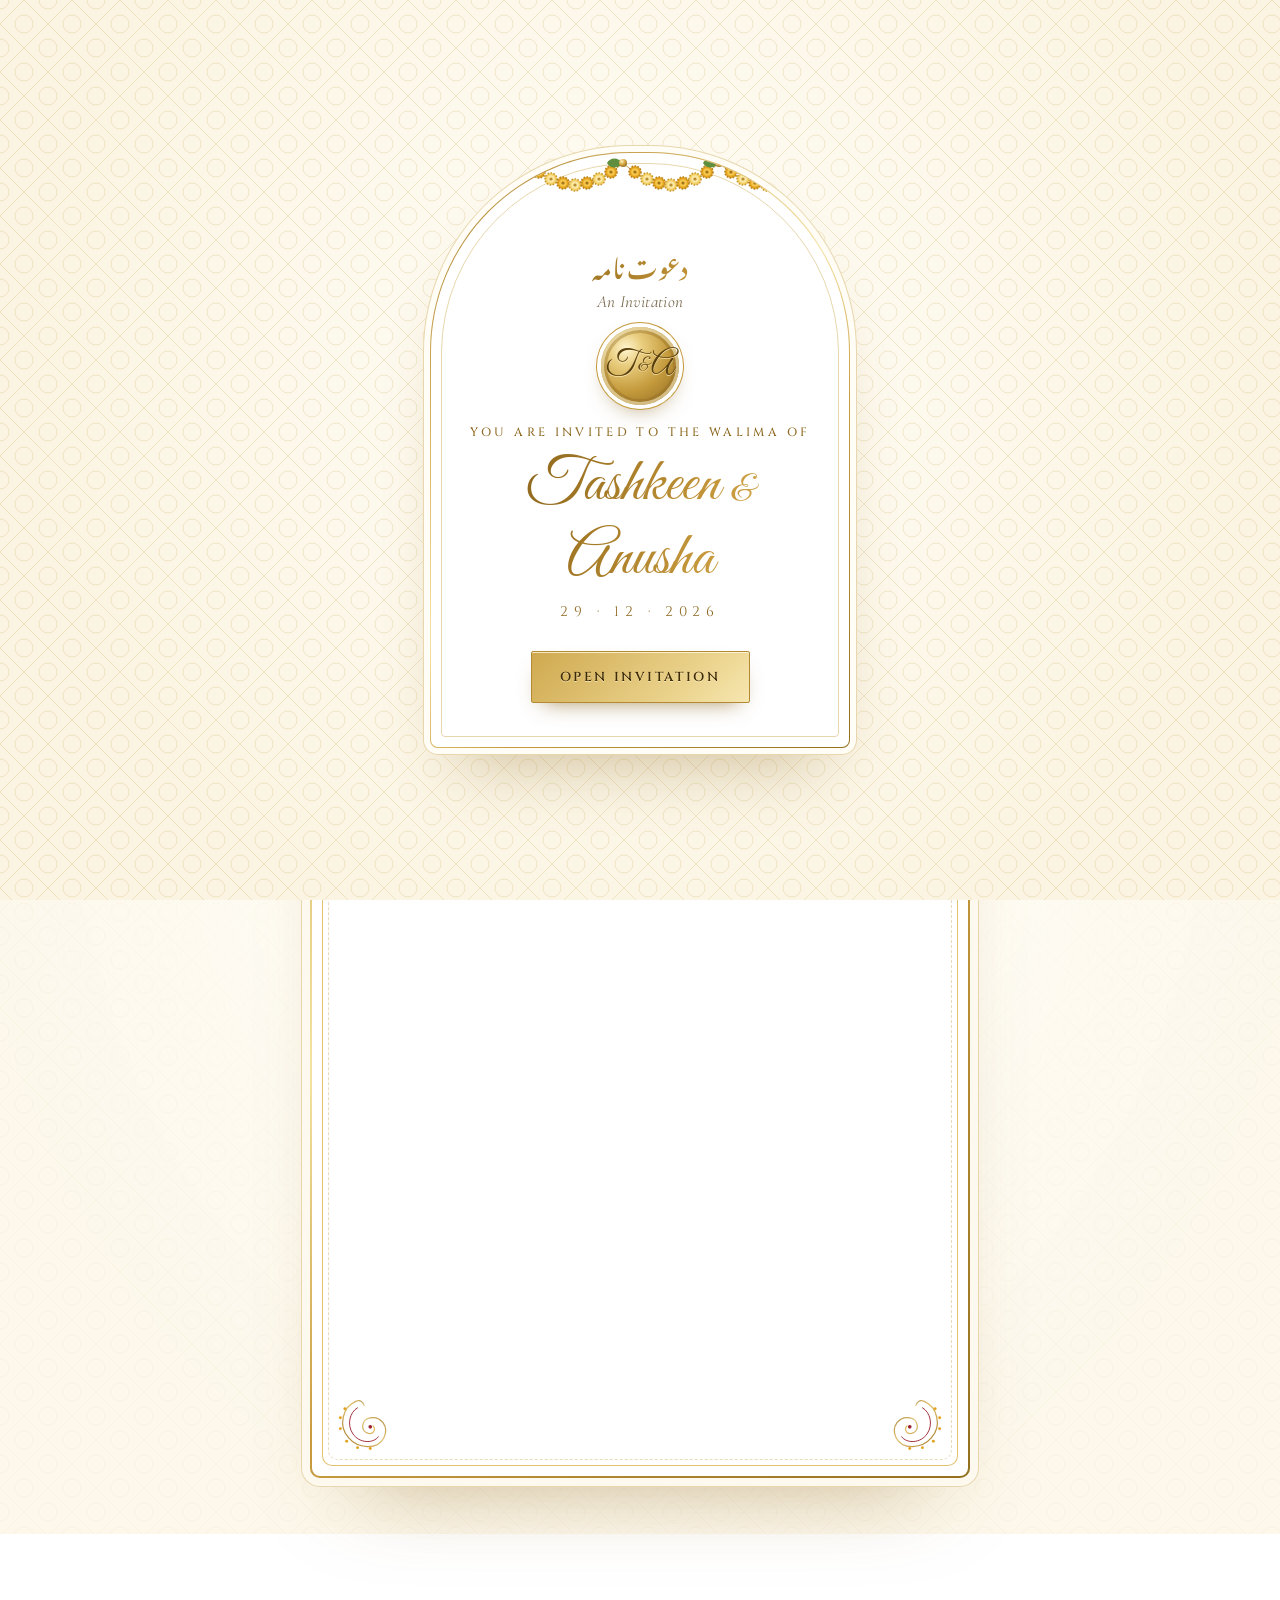
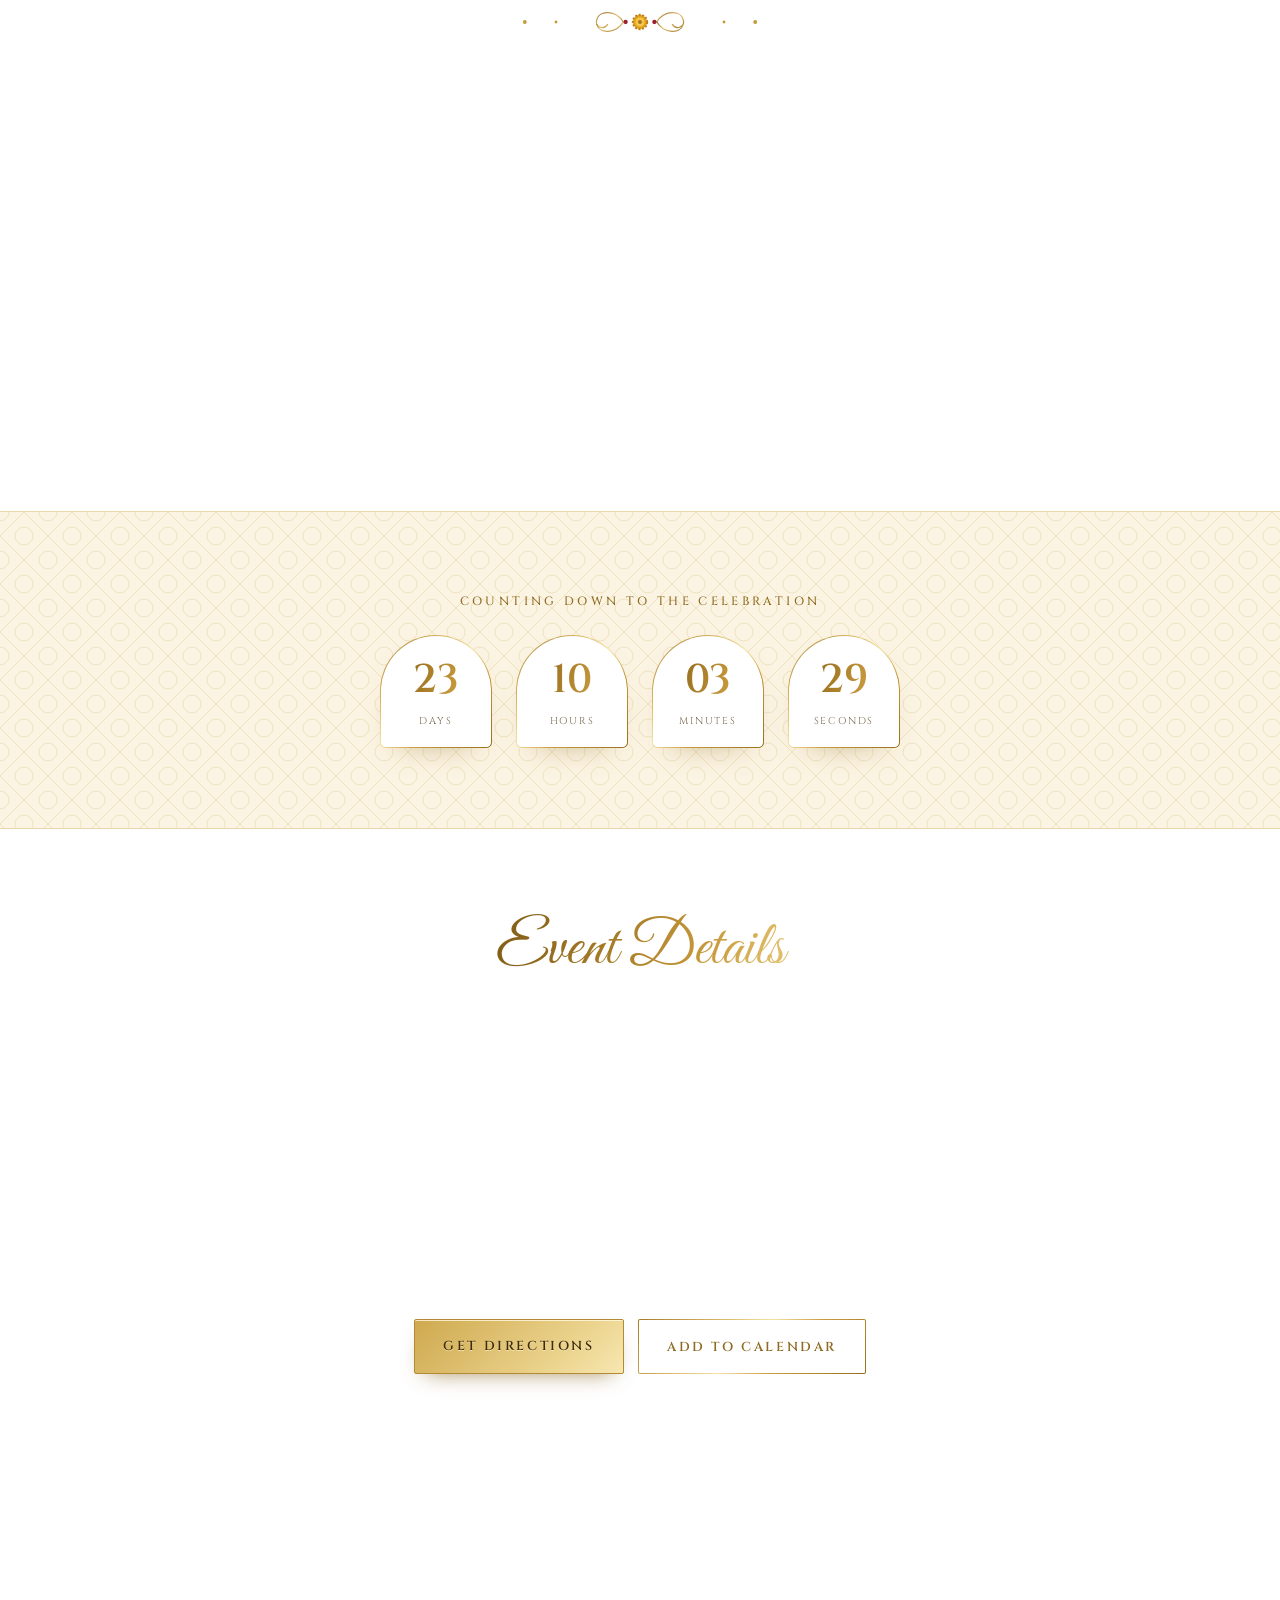
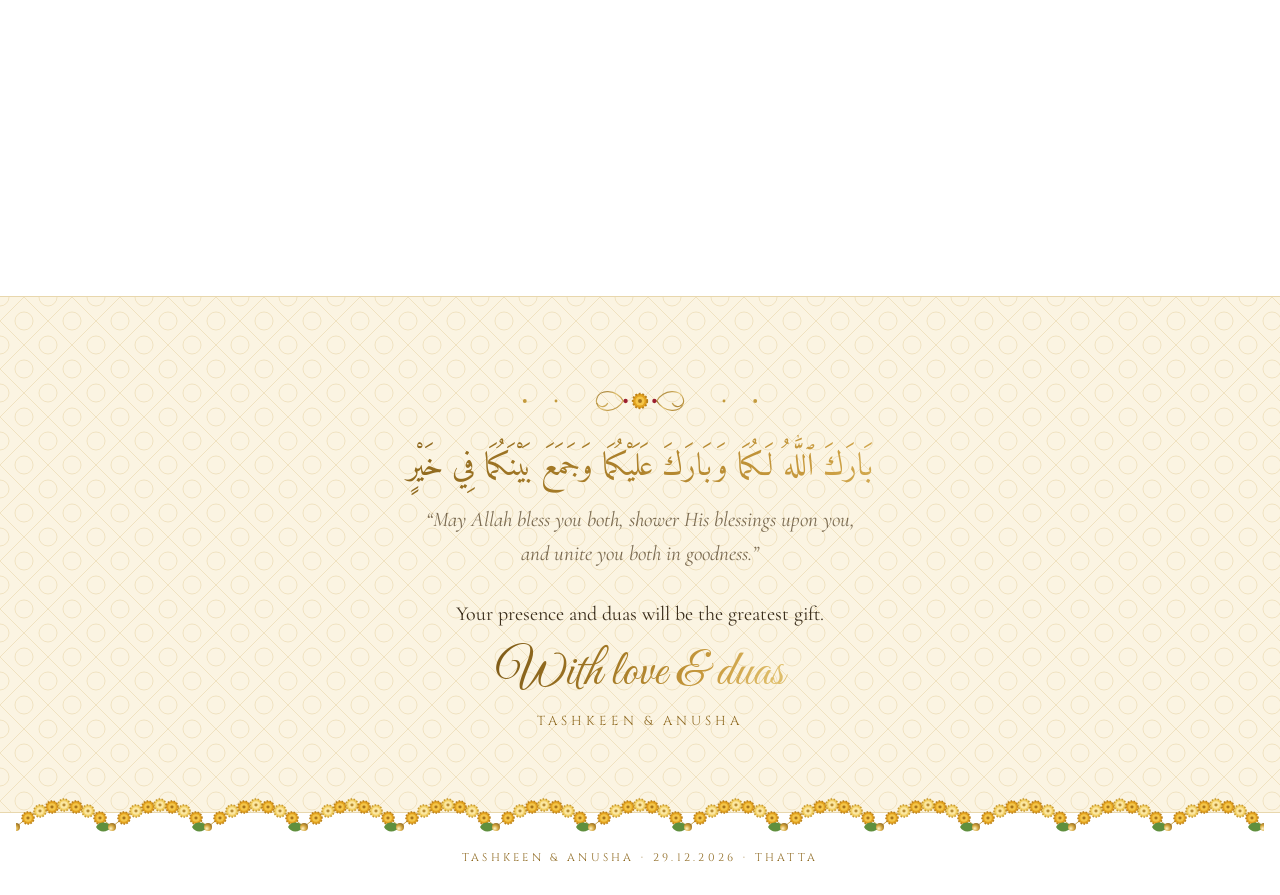
==== commit 9f1828a4: "Premium gold-foil styling and translations under Arabic/Urdu text Metallic gold-foil lettering with " ====
--- a/index.html
+++ b/index.html
@@ -7,10 +7,10 @@
   <meta name="description" content="You are cordially invited to the Walima reception of Tashkeen &amp; Anusha on Tuesday, 29 December 2026 at 8:00 PM, Zam Zam Diamond Hall, Thatta.">
   <meta property="og:title" content="Walima · Tashkeen &amp; Anusha">
   <meta property="og:description" content="Tuesday, 29 December 2026 · 8:00 PM · Zam Zam Diamond Hall, Thatta">
-  <meta name="theme-color" content="#ffffff">
+  <meta name="theme-color" content="#fffdf8">
   <link rel="preconnect" href="https://fonts.googleapis.com">
   <link rel="preconnect" href="https://fonts.gstatic.com" crossorigin>
-  <link href="https://fonts.googleapis.com/css2?family=Amiri:wght@400;700&family=Cormorant+Garamond:ital,wght@0,400;0,500;0,600;1,400&family=Great+Vibes&family=Montserrat:wght@300;400;500&family=Noto+Nastaliq+Urdu:wght@400;600&display=swap" rel="stylesheet">
+  <link href="https://fonts.googleapis.com/css2?family=Amiri:wght@400;700&family=Cinzel:wght@400;500;600&family=Cormorant+Garamond:ital,wght@0,400;0,500;0,600;1,400&family=Great+Vibes&family=Montserrat:wght@300;400;500&family=Noto+Nastaliq+Urdu:wght@400;600&display=swap" rel="stylesheet">
   <link rel="stylesheet" href="styles.css">
 </head>
 <body>
@@ -18,10 +18,11 @@
   <div class="opening" id="opening" role="dialog" aria-label="Open invitation">
     <div class="opening-card">
       <svg class="garland garland-card" aria-hidden="true"><rect width="100%" height="100%" fill="url(#garland)"/></svg>
-      <p class="urdu urdu-heading">دعوت نامہ</p>
+      <p class="urdu urdu-heading foil">دعوت نامہ</p>
+      <p class="translation-line">An Invitation</p>
       <div class="seal" aria-hidden="true"><span>T</span><i>&amp;</i><span>A</span></div>
       <p class="eyebrow">You are invited to the Walima of</p>
-      <h1 class="script">Tashkeen <span class="amp">&amp;</span> Anusha</h1>
+      <h1 class="script foil">Tashkeen <span class="amp">&amp;</span> Anusha</h1>
       <p class="opening-date">29 · 12 · 2026</p>
       <button class="btn btn-solid" id="openBtn" type="button">Open Invitation</button>
     </div>
@@ -50,23 +51,25 @@
         <svg class="kairi-corner bl" viewBox="0 0 64 64" aria-hidden="true"><use href="#kairi"/></svg>
         <svg class="kairi-corner br" viewBox="0 0 64 64" aria-hidden="true"><use href="#kairi"/></svg>
 
-        <p class="bismillah" lang="ar" dir="rtl">بِسْمِ ٱللَّٰهِ ٱلرَّحْمَٰنِ ٱلرَّحِيمِ</p>
-        <p class="urdu urdu-title reveal" lang="ur" dir="rtl">دعوتِ ولیمہ</p>
+        <p class="bismillah foil" lang="ar" dir="rtl">بِسْمِ ٱللَّٰهِ ٱلرَّحْمَٰنِ ٱلرَّحِيمِ</p>
+        <p class="translation-line">In the name of Allah, the Most Gracious, the Most Merciful</p>
+        <p class="urdu urdu-title foil reveal" lang="ur" dir="rtl">دعوتِ ولیمہ</p>
+        <p class="translation-line reveal">Dawat-e-Walima · The Walima Invitation</p>
         <svg class="divider reveal" viewBox="0 0 200 30" aria-hidden="true"><use href="#kairi-divider"/></svg>
         <p class="lead reveal">With the blessings of Allah ﷻ and the duas of our elders,<br>we request the pleasure of your company at the</p>
-        <h2 class="script title reveal">Walima Reception</h2>
+        <h2 class="script title foil reveal">Walima Reception</h2>
         <p class="lead reveal">celebrating the blessed union of</p>
         <div class="couple reveal">
-          <p class="name script">Tashkeen</p>
+          <p class="name script foil">Tashkeen</p>
           <p class="amp-line"><span>&amp;</span></p>
-          <p class="name script">Anusha</p>
+          <p class="name script foil">Anusha</p>
         </div>
 
         <div class="date-block reveal">
           <div class="date-side">Tuesday</div>
           <div class="date-main">
             <span class="month">December</span>
-            <span class="day">29</span>
+            <span class="day foil">29</span>
             <span class="year">2026</span>
           </div>
           <div class="date-side">8:00 PM</div>
@@ -85,40 +88,42 @@
         دعوتِ ولیمہ میں آپ کی شرکت<br>
         ہمارے لیے باعثِ مسرت و افتخار ہوگی
       </p>
-      <p class="urdu urdu-small reveal" lang="ur" dir="rtl">آپ کی آمد کے منتظر</p>
+      <p class="translation reveal">“On the joyous occasion of the wedding celebrations,<br>your presence at the Walima would be a matter of great joy and honour for us.”</p>
+      <p class="urdu urdu-small foil reveal" lang="ur" dir="rtl">آپ کی آمد کے منتظر</p>
+      <p class="translation-line reveal">Eagerly awaiting your arrival</p>
     </section>
 
     <!-- Countdown -->
     <section class="section countdown-section">
       <p class="eyebrow">Counting down to the celebration</p>
       <div class="countdown" id="countdown" aria-live="polite">
-        <div class="unit"><span id="cd-days">00</span><small>Days</small></div>
-        <div class="unit"><span id="cd-hours">00</span><small>Hours</small></div>
-        <div class="unit"><span id="cd-mins">00</span><small>Minutes</small></div>
-        <div class="unit"><span id="cd-secs">00</span><small>Seconds</small></div>
+        <div class="unit"><span class="foil" id="cd-days">00</span><small>Days</small></div>
+        <div class="unit"><span class="foil" id="cd-hours">00</span><small>Hours</small></div>
+        <div class="unit"><span class="foil" id="cd-mins">00</span><small>Minutes</small></div>
+        <div class="unit"><span class="foil" id="cd-secs">00</span><small>Seconds</small></div>
       </div>
       <p class="countdown-done" id="countdownDone" hidden>The celebration has begun — Alhamdulillah!</p>
     </section>
 
     <!-- Details -->
     <section class="section details">
-      <h3 class="section-title">Event Details</h3>
+      <h3 class="section-title foil">Event Details</h3>
       <div class="cards">
         <article class="card reveal">
           <svg class="icon" viewBox="0 0 24 24" aria-hidden="true"><rect x="3" y="5" width="18" height="16" rx="2"/><path d="M3 10h18M8 3v4M16 3v4"/></svg>
-          <p class="urdu card-urdu" lang="ur">تاریخ</p>
+          <p class="urdu card-urdu foil" lang="ur">تاریخ</p>
           <h4>Date</h4>
           <p>Tuesday<br>29 December 2026</p>
         </article>
         <article class="card reveal">
           <svg class="icon" viewBox="0 0 24 24" aria-hidden="true"><circle cx="12" cy="12" r="9"/><path d="M12 7v5l3 2"/></svg>
-          <p class="urdu card-urdu" lang="ur">وقت</p>
+          <p class="urdu card-urdu foil" lang="ur">وقت</p>
           <h4>Time</h4>
           <p>8:00 PM<br>Dinner to follow</p>
         </article>
         <article class="card reveal">
           <svg class="icon" viewBox="0 0 24 24" aria-hidden="true"><path d="M12 21s-7-6.2-7-11.5A7 7 0 0 1 19 9.5C19 14.8 12 21 12 21z"/><circle cx="12" cy="9.5" r="2.5"/></svg>
-          <p class="urdu card-urdu" lang="ur">مقام</p>
+          <p class="urdu card-urdu foil" lang="ur">مقام</p>
           <h4>Venue</h4>
           <p>Zam Zam Diamond Hall<br>Thatta, Sindh</p>
         </article>
@@ -143,10 +148,10 @@
     <!-- Dua -->
     <section class="section dua">
       <svg class="divider" viewBox="0 0 200 30" aria-hidden="true"><use href="#kairi-divider"/></svg>
-      <p class="arabic" lang="ar" dir="rtl">بَارَكَ ٱللَّٰهُ لَكُمَا وَبَارَكَ عَلَيْكُمَا وَجَمَعَ بَيْنَكُمَا فِي خَيْرٍ</p>
+      <p class="arabic foil" lang="ar" dir="rtl">بَارَكَ ٱللَّٰهُ لَكُمَا وَبَارَكَ عَلَيْكُمَا وَجَمَعَ بَيْنَكُمَا فِي خَيْرٍ</p>
       <p class="translation">“May Allah bless you both, shower His blessings upon you,<br>and unite you both in goodness.”</p>
       <p class="closing">Your presence and duas will be the greatest gift.</p>
-      <p class="script signoff">With love &amp; duas</p>
+      <p class="script signoff foil">With love &amp; duas</p>
       <p class="from">Tashkeen &amp; Anusha</p>
     </section>
   </main>
@@ -161,24 +166,30 @@
   <!-- Shared SVG art -->
   <svg width="0" height="0" style="position:absolute" aria-hidden="true">
     <defs>
+      <linearGradient id="goldLine" x1="0" y1="0" x2="1" y2="1">
+        <stop offset="0" stop-color="#8f6a22"/><stop offset=".45" stop-color="#e2c271"/><stop offset="1" stop-color="#a47a2a"/>
+      </linearGradient>
+      <radialGradient id="goldBead" cx=".35" cy=".3" r=".8">
+        <stop offset="0" stop-color="#fff3c4"/><stop offset=".5" stop-color="#d4a63e"/><stop offset="1" stop-color="#8a6420"/>
+      </radialGradient>
       <!-- Marigold flower -->
       <g id="genda">
-        <circle r="6" fill="#ee8a12"/>
-        <circle r="6" fill="none" stroke="#d96d0b" stroke-width="1.6" stroke-dasharray="1.6 1.4"/>
-        <circle r="3.8" fill="#f7a91e"/>
-        <circle r="1.6" fill="#d96d0b"/>
+        <circle r="6" fill="#e3a21e"/>
+        <circle r="6" fill="none" stroke="#b9801a" stroke-width="1.6" stroke-dasharray="1.6 1.4"/>
+        <circle r="3.8" fill="#f4c64a"/>
+        <circle r="1.6" fill="#a8741a"/>
       </g>
       <g id="genda-yellow">
-        <circle r="6" fill="#f6b51b"/>
-        <circle r="6" fill="none" stroke="#e39a0c" stroke-width="1.6" stroke-dasharray="1.6 1.4"/>
-        <circle r="3.8" fill="#fcd04a"/>
-        <circle r="1.6" fill="#e39a0c"/>
+        <circle r="6" fill="#f2cf63"/>
+        <circle r="6" fill="none" stroke="#c99a2e" stroke-width="1.6" stroke-dasharray="1.6 1.4"/>
+        <circle r="3.8" fill="#fbe7a1"/>
+        <circle r="1.6" fill="#b98d33"/>
       </g>
       <path id="leaf" d="M0 0c5-6 13-6 16 0c-3 6-11 6-16 0z" fill="#5f8f3e"/>
 
       <!-- Swagged garland (toran) -->
       <pattern id="garland" width="96" height="48" patternUnits="userSpaceOnUse">
-        <path d="M0 6 Q48 52 96 6" fill="none" stroke="#c9a46a" stroke-width="1"/>
+        <path d="M0 6 Q48 52 96 6" fill="none" stroke="#c9a24a" stroke-width="1"/>
         <use href="#genda" x="12" y="15"/>
         <use href="#genda-yellow" x="24" y="22"/>
         <use href="#genda" x="36" y="26"/>
@@ -188,25 +199,25 @@
         <use href="#genda" x="84" y="15"/>
         <use href="#leaf" x="-14" y="6"/>
         <use href="#leaf" x="80" y="6" transform="rotate(180 88 6)"/>
-        <circle cx="0" cy="6" r="4" fill="#9b1e2e"/>
-        <circle cx="96" cy="6" r="4" fill="#9b1e2e"/>
+        <circle cx="0" cy="6" r="4" fill="url(#goldBead)"/>
+        <circle cx="96" cy="6" r="4" fill="url(#goldBead)"/>
       </pattern>
 
       <!-- Vertical marigold string (lari) -->
       <pattern id="lari" width="16" height="13" patternUnits="userSpaceOnUse">
-        <line x1="8" y1="0" x2="8" y2="13" stroke="#c9a46a" stroke-width="1"/>
+        <line x1="8" y1="0" x2="8" y2="13" stroke="#c9a24a" stroke-width="1"/>
         <use href="#genda" x="8" y="6.5" transform="scale(1)"/>
       </pattern>
     </defs>
 
     <!-- Paisley / kairi -->
     <symbol id="kairi" viewBox="0 0 64 64">
-      <g fill="none" stroke="#b8975a" stroke-width="1.4" stroke-linecap="round">
+      <g fill="none" stroke="url(#goldLine)" stroke-width="1.4" stroke-linecap="round">
         <path d="M40 6c14 6 20 26 8 40C38 58 16 60 9 46C3 34 12 22 24 24c10 2 11 14 3 17c-6 2-10-4-6-8"/>
         <path d="M38 13c9 5 12 19 5 29c-7 10-22 11-28 3" stroke="#9b1e2e" stroke-width="1"/>
         <path d="M40 6c-4-2-8 0-9 4"/>
       </g>
-      <g fill="#ee8a12">
+      <g fill="#e3a21e">
         <circle cx="52" cy="14" r="1.6"/><circle cx="57" cy="24" r="1.6"/>
         <circle cx="57" cy="36" r="1.6"/><circle cx="50" cy="50" r="1.6"/>
         <circle cx="38" cy="57" r="1.6"/><circle cx="24" cy="58" r="1.6"/>
@@ -216,14 +227,14 @@
 
     <!-- Mehndi divider: mirrored kairis with a flower -->
     <symbol id="kairi-divider" viewBox="0 0 200 30">
-      <g fill="none" stroke="#b8975a" stroke-width="1" stroke-linecap="round">
+      <g fill="none" stroke="url(#goldLine)" stroke-width="1" stroke-linecap="round">
         <path d="M4 15h56M140 15h56"/>
         <path d="M86 15c-6-10-20-10-22-2c-2 6 6 9 9 4"/>
         <path d="M86 15c-6 10-20 10-22 2"/>
         <path d="M114 15c6-10 20-10 22-2c2 6-6 9-9 4"/>
         <path d="M114 15c6 10 20 10 22 2"/>
       </g>
-      <g fill="#b8975a"><circle cx="4" cy="15" r="1.6"/><circle cx="196" cy="15" r="1.6"/>
+      <g fill="#c49a3c"><circle cx="4" cy="15" r="1.6"/><circle cx="196" cy="15" r="1.6"/>
         <circle cx="30" cy="15" r="1.2"/><circle cx="170" cy="15" r="1.2"/></g>
       <use href="#genda" x="100" y="15"/>
       <circle cx="88" cy="15" r="1.8" fill="#9b1e2e"/><circle cx="112" cy="15" r="1.8" fill="#9b1e2e"/>
@@ -231,14 +242,14 @@
 
     <!-- Dome finial for the arch -->
     <symbol id="finial" viewBox="0 0 60 60">
-      <g fill="none" stroke="#b8975a" stroke-width="1.2">
+      <g fill="none" stroke="url(#goldLine)" stroke-width="1.2">
         <path d="M30 4v8"/>
         <path d="M30 12c-10 6-16 14-16 24h32c0-10-6-18-16-24z" fill="#ffffff"/>
         <path d="M10 36h40M14 42h32"/>
       </g>
       <circle cx="30" cy="4" r="2.4" fill="#9b1e2e"/>
       <use href="#genda" x="30" y="27" transform="scale(1)"/>
-      <path d="M22 50c4-4 12-4 16 0" fill="none" stroke="#b8975a" stroke-width="1"/>
+      <path d="M22 50c4-4 12-4 16 0" fill="none" stroke="url(#goldLine)" stroke-width="1"/>
     </symbol>
   </svg>
 
--- a/styles.css
+++ b/styles.css
@@ -1,20 +1,28 @@
 :root {
   --white: #ffffff;
-  --ivory: #fdfaf4;
-  --line: #ece2cf;
-  --gold: #b8975a;
-  --gold-deep: #977535;
-  --maroon: #8f1d2c;
-  --maroon-deep: #6f1421;
-  --marigold: #ee8a12;
-  --ink: #3a2f28;
-  --muted: #7d7064;
+  --ivory: #fdf9ef;
+  --cream: #fbf4e2;
+  --line: #e8d7ad;
+  --gold: #c49a3c;
+  --gold-deep: #8f6a22;
+  --gold-soft: #e2c271;
+  --maroon: #7a1626;
+  --ink: #3b2e1c;
+  --muted: #7a6a50;
   --serif: "Cormorant Garamond", Georgia, serif;
   --script: "Great Vibes", cursive;
-  --sans: "Montserrat", system-ui, sans-serif;
+  --caps: "Cinzel", "Cormorant Garamond", serif;
   --arabic: "Amiri", "Traditional Arabic", serif;
   --urdu: "Noto Nastaliq Urdu", "Jameel Noori Nastaleeq", "Amiri", serif;
-  --jaali: url("data:image/svg+xml,%3Csvg xmlns='http://www.w3.org/2000/svg' width='48' height='48' viewBox='0 0 48 48'%3E%3Cg fill='none' stroke='%23b8975a' stroke-opacity='.16'%3E%3Cpath d='M24 0L48 24L24 48L0 24Z'/%3E%3Ccircle cx='24' cy='24' r='9'/%3E%3Ccircle cx='0' cy='0' r='9'/%3E%3Ccircle cx='48' cy='0' r='9'/%3E%3Ccircle cx='0' cy='48' r='9'/%3E%3Ccircle cx='48' cy='48' r='9'/%3E%3C/g%3E%3C/svg%3E");
+
+  /* Metallic gold foil */
+  --foil: linear-gradient(105deg,
+    #7d5a17 0%, #a87d28 20%, #c99b3e 34%, #e0bf6c 44%,
+    #c49a3c 54%, #94691f 70%, #b88a33 86%, #7d5a17 100%);
+  --foil-button: linear-gradient(135deg, #cfa94f 0%, #ecd590 40%, #f6e6b0 55%, #d6b25c 75%, #c49a3c 100%);
+  --foil-flat: linear-gradient(135deg, #a57a28 0%, #d9b866 30%, #f4e2a2 48%, #c99b3e 66%, #93701f 100%);
+
+  --jaali: url("data:image/svg+xml,%3Csvg xmlns='http://www.w3.org/2000/svg' width='48' height='48' viewBox='0 0 48 48'%3E%3Cg fill='none' stroke='%23c49a3c' stroke-opacity='.2'%3E%3Cpath d='M24 0L48 24L24 48L0 24Z'/%3E%3Ccircle cx='24' cy='24' r='9'/%3E%3Ccircle cx='0' cy='0' r='9'/%3E%3Ccircle cx='48' cy='0' r='9'/%3E%3Ccircle cx='0' cy='48' r='9'/%3E%3Ccircle cx='48' cy='48' r='9'/%3E%3C/g%3E%3C/svg%3E");
 }
 
 * { box-sizing: border-box; margin: 0; padding: 0; }
@@ -34,6 +42,30 @@
 
 body.locked { overflow: hidden; }
 
+/* ---------- Gold foil text ---------- */
+.foil {
+  background: var(--foil);
+  background-size: 220% 100%;
+  -webkit-background-clip: text;
+  background-clip: text;
+  -webkit-text-fill-color: transparent;
+  color: var(--gold-deep);
+  animation: shimmer 7s ease-in-out infinite;
+}
+@keyframes shimmer {
+  0%, 100% { background-position: 0% 50%; }
+  50% { background-position: 100% 50%; }
+}
+
+/* Gold gradient border on a rounded box: white fill, foil edge */
+.gold-edge,
+.arch, .opening-card, .card, .unit, .map-wrap {
+  border: 1.5px solid transparent;
+  background:
+    linear-gradient(var(--white), var(--white)) padding-box,
+    var(--foil-flat) border-box;
+}
+
 /* ---------- Garlands ---------- */
 .garland { display: block; width: 100%; height: 48px; }
 .garland-top { position: relative; z-index: 2; }
@@ -47,7 +79,7 @@
   display: grid;
   place-items: center;
   padding: 16px;
-  background: var(--jaali), radial-gradient(circle at 50% 40%, #ffffff 0%, var(--ivory) 70%);
+  background: var(--jaali), radial-gradient(circle at 50% 40%, #fffdf6 0%, var(--cream) 75%);
   transition: opacity .9s ease, visibility .9s ease;
 }
 .opening.hidden { opacity: 0; visibility: hidden; }
@@ -56,52 +88,72 @@
   position: relative;
   width: min(420px, 100%);
   padding: 64px 26px 44px;
-  border: 1px solid var(--line);
-  outline: 1px solid var(--gold);
-  outline-offset: -10px;
-  border-radius: 200px 200px 6px 6px;
-  background: var(--white);
-  box-shadow: 0 30px 60px -30px rgba(143, 29, 44, .25);
+  border-radius: 200px 200px 8px 8px;
+  box-shadow: 0 0 0 6px #fffdf6, 0 0 0 7px var(--line), 0 40px 70px -30px rgba(143, 106, 34, .45);
   overflow: hidden;
   animation: rise 1.2s ease both;
+}
+.opening-card::before {
+  content: "";
+  position: absolute;
+  inset: 10px;
+  border: 1px solid var(--line);
+  border-radius: 190px 190px 4px 4px;
+  pointer-events: none;
 }
 .garland-card { position: absolute; top: 4px; left: 0; height: 40px; }
 .opening-card .script {
   font-size: clamp(44px, 12vw, 62px);
-  color: var(--maroon);
-  line-height: 1.15;
+  line-height: 1.2;
   margin: 6px 0 4px;
-}
-.opening-card .script .amp { font-size: .6em; color: var(--gold); }
-.opening-date { font-family: var(--sans); letter-spacing: .4em; font-size: 13px; color: var(--muted); margin-bottom: 28px; }
+  padding: 0 .1em;
+}
+.opening-card .script .amp { font-size: .6em; }
+.opening-date { font-family: var(--caps); letter-spacing: .4em; font-size: 14px; color: var(--gold-deep); margin-bottom: 28px; }
 
 .seal {
-  width: 74px; height: 74px;
-  margin: 10px auto 16px;
+  width: 78px; height: 78px;
+  margin: 12px auto 18px;
   border-radius: 50%;
   display: flex; align-items: center; justify-content: center; gap: 2px;
-  background: radial-gradient(circle at 35% 30%, #b0283b, var(--maroon-deep));
-  box-shadow: 0 0 0 4px #fff, 0 0 0 5px var(--gold), 0 8px 18px -6px rgba(111, 20, 33, .6);
-  color: #f6dfb0;
+  background:
+    radial-gradient(circle at 32% 28%, #fff6cf 0%, #e9cd7e 22%, #c49a3c 55%, #8a6420 100%);
+  box-shadow:
+    inset 0 0 0 3px rgba(255, 246, 207, .55),
+    inset 0 0 0 6px rgba(138, 100, 32, .35),
+    0 0 0 4px #fff, 0 0 0 5px var(--gold),
+    0 10px 22px -8px rgba(138, 100, 32, .7);
+  color: #5a3f0e;
+  text-shadow: 0 1px 0 rgba(255, 240, 190, .8);
   font-family: var(--script);
-  font-size: 30px;
+  font-size: 32px;
   line-height: 1;
 }
-.seal i { font-style: normal; font-size: 18px; color: #f1c77a; }
+.seal i { font-style: normal; font-size: 18px; color: #6e4d14; }
 
 /* ---------- Typography ---------- */
 .eyebrow {
-  font-family: var(--sans);
-  font-weight: 400;
+  font-family: var(--caps);
+  font-weight: 500;
   font-size: 12px;
-  letter-spacing: .3em;
-  text-transform: uppercase;
-  color: var(--muted);
+  letter-spacing: .28em;
+  text-transform: uppercase;
+  color: var(--gold-deep);
 }
 .script { font-family: var(--script); font-weight: 400; }
 .lead { font-size: clamp(18px, 4.6vw, 22px); font-style: italic; color: var(--muted); }
 .urdu { font-family: var(--urdu); direction: rtl; line-height: 2.2; }
-.urdu-heading { font-size: 24px; color: var(--maroon); margin-top: 18px; }
+.urdu-heading { font-size: 26px; margin-top: 18px; line-height: 2.1; }
+
+.translation-line {
+  font-family: var(--serif);
+  font-style: italic;
+  font-size: clamp(15px, 3.8vw, 17px);
+  color: var(--muted);
+  letter-spacing: .02em;
+  margin: -2px auto 10px;
+  max-width: 520px;
+}
 
 .divider { width: min(240px, 70vw); height: 36px; display: block; margin: 6px auto; }
 
@@ -115,9 +167,9 @@
   padding: 28px 16px 56px;
   margin-top: -24px;
   background:
-    radial-gradient(ellipse at center, rgba(255, 255, 255, .95) 30%, rgba(255, 255, 255, .6) 75%),
+    radial-gradient(ellipse at center, rgba(255, 253, 246, .96) 30%, rgba(253, 249, 239, .7) 75%),
     var(--jaali),
-    var(--white);
+    var(--cream);
 }
 
 .laris {
@@ -136,58 +188,68 @@
   position: relative;
   width: min(660px, 100%);
   margin-top: 40px;
-  padding: clamp(100px, 20vw, 150px) clamp(20px, 6vw, 64px) clamp(48px, 8vw, 72px);
-  border: 1px solid var(--gold);
-  border-radius: 50% 50% 8px 8px / clamp(160px, 34vw, 280px) clamp(160px, 34vw, 280px) 8px 8px;
-  background: rgba(255, 255, 255, .92);
-  box-shadow: 0 40px 80px -50px rgba(143, 29, 44, .35);
+  padding: clamp(100px, 20vw, 150px) clamp(20px, 6vw, 64px) clamp(52px, 8vw, 76px);
+  border-width: 2px;
+  border-radius: 50% 50% 10px 10px / clamp(160px, 34vw, 280px) clamp(160px, 34vw, 280px) 10px 10px;
+  box-shadow:
+    0 0 0 8px rgba(255, 253, 246, .9),
+    0 0 0 9px var(--line),
+    0 50px 90px -50px rgba(143, 106, 34, .55);
 }
 .arch::before {
   content: "";
   position: absolute;
   inset: 10px;
-  border: 1px solid var(--line);
+  border: 1px solid var(--gold-soft);
   border-radius: inherit;
   pointer-events: none;
 }
+.arch::after {
+  content: "";
+  position: absolute;
+  inset: 16px;
+  border: 1px dashed rgba(196, 154, 60, .35);
+  border-radius: inherit;
+  pointer-events: none;
+}
 .finial {
   position: absolute;
-  top: -46px;
+  top: -50px;
   left: 50%;
-  width: 64px; height: 64px;
+  width: 68px; height: 68px;
   transform: translateX(-50%);
-}
-.kairi-corner { position: absolute; width: 58px; height: 58px; bottom: 16px; }
-.kairi-corner.bl { left: 16px; transform: scaleX(-1); }
-.kairi-corner.br { right: 16px; }
+  filter: drop-shadow(0 4px 6px rgba(138, 100, 32, .25));
+}
+.kairi-corner { position: absolute; width: 58px; height: 58px; bottom: 22px; }
+.kairi-corner.bl { left: 22px; transform: scaleX(-1); }
+.kairi-corner.br { right: 22px; }
 
 .bismillah {
   font-family: var(--arabic);
-  font-size: clamp(22px, 5.6vw, 32px);
-  color: var(--gold-deep);
-  line-height: 1.8;
+  font-size: clamp(24px, 6vw, 34px);
+  line-height: 1.9;
 }
 .urdu-title {
-  font-size: clamp(34px, 9vw, 52px);
+  font-size: clamp(36px, 9.5vw, 56px);
   font-weight: 600;
-  color: var(--maroon);
-  line-height: 2;
-  margin: 4px 0 0;
+  line-height: 2.1;
+  margin: 8px 0 0;
 }
 
 .hero .lead { margin: 10px 0; }
 .title {
   font-size: clamp(48px, 12vw, 84px);
-  color: var(--gold);
-  line-height: 1.15;
+  line-height: 1.2;
   margin: 4px 0 6px;
+  padding: 0 .1em;
 }
 
 .couple { margin: 14px 0 6px; }
 .couple .name {
-  font-size: clamp(54px, 14vw, 88px);
-  color: var(--maroon);
-  line-height: 1.15;
+  font-size: clamp(56px, 14.5vw, 92px);
+  line-height: 1.2;
+  padding: 0 .12em;
+  display: inline-block;
 }
 .amp-line {
   display: flex;
@@ -200,10 +262,9 @@
 }
 .amp-line::before, .amp-line::after {
   content: "";
-  width: clamp(40px, 14vw, 80px);
+  width: clamp(40px, 14vw, 90px);
   height: 1px;
-  background: var(--gold);
-  opacity: .5;
+  background: linear-gradient(90deg, transparent, var(--gold), transparent);
 }
 
 .date-block {
@@ -212,34 +273,43 @@
   align-items: center;
   gap: clamp(10px, 4vw, 28px);
   margin: 32px auto 22px;
-  max-width: 460px;
+  max-width: 470px;
 }
 .date-side {
-  font-family: var(--sans);
-  font-size: clamp(11px, 3vw, 13px);
-  letter-spacing: .26em;
-  text-transform: uppercase;
+  font-family: var(--caps);
+  font-weight: 500;
+  font-size: clamp(11px, 3vw, 14px);
+  letter-spacing: .22em;
+  text-transform: uppercase;
+  color: var(--ink);
   padding: 10px 0;
   border-top: 1px solid var(--gold);
   border-bottom: 1px solid var(--gold);
+  box-shadow: 0 3px 0 -2px var(--gold-soft), 0 -3px 0 -2px var(--gold-soft);
 }
 .date-main { display: flex; flex-direction: column; line-height: 1; }
 .date-main .month,
 .date-main .year {
-  font-family: var(--sans);
+  font-family: var(--caps);
   font-size: 12px;
   letter-spacing: .3em;
   text-transform: uppercase;
-  color: var(--muted);
+  color: var(--gold-deep);
 }
 .date-main .day {
-  font-size: clamp(60px, 16vw, 84px);
+  font-family: var(--caps);
+  font-size: clamp(56px, 15vw, 80px);
+  font-weight: 600;
+  margin: 8px 0;
+  line-height: 1;
+}
+
+.venue-line {
+  font-family: var(--caps);
+  font-size: clamp(16px, 4.2vw, 21px);
   font-weight: 500;
-  color: var(--maroon);
-  margin: 6px 0;
-}
-
-.venue-line { font-size: clamp(20px, 5vw, 26px); font-weight: 500; letter-spacing: .04em; }
+  letter-spacing: .08em;
+}
 .inshallah { margin-top: 8px; font-style: italic; color: var(--gold-deep); }
 
 /* ---------- Sections ---------- */
@@ -247,17 +317,19 @@
 .section-title {
   font-family: var(--script);
   font-weight: 400;
-  font-size: clamp(44px, 11vw, 60px);
-  color: var(--maroon);
+  font-size: clamp(46px, 11vw, 62px);
   margin-bottom: 36px;
-}
-
-.urdu-section { padding: 64px 16px 72px; }
-.urdu-body { font-size: clamp(20px, 5vw, 28px); color: var(--ink); line-height: 2.4; margin: 12px 0; }
-.urdu-small { font-size: clamp(18px, 4.4vw, 22px); color: var(--maroon); }
+  line-height: 1.3;
+  display: inline-block;
+  padding: 0 .1em;
+}
+
+.urdu-section { padding: 64px 16px 72px; background: var(--white); }
+.urdu-body { font-size: clamp(20px, 5vw, 28px); color: var(--ink); line-height: 2.4; margin: 12px 0 8px; }
+.urdu-small { font-size: clamp(20px, 4.8vw, 24px); margin-top: 22px; display: inline-block; }
 
 .countdown-section {
-  background: var(--jaali), var(--ivory);
+  background: var(--jaali), var(--cream);
   border-top: 1px solid var(--line);
   border-bottom: 1px solid var(--line);
 }
@@ -269,49 +341,55 @@
   flex-wrap: wrap;
 }
 .unit {
-  width: clamp(68px, 19vw, 110px);
-  padding: 18px 0 14px;
-  background: var(--white);
-  border: 1px solid var(--line);
-  border-radius: 60px 60px 4px 4px;
-  border-top: 2px solid var(--marigold);
+  width: clamp(70px, 19vw, 112px);
+  padding: 20px 0 14px;
+  border-radius: 60px 60px 6px 6px;
+  box-shadow: 0 14px 30px -20px rgba(143, 106, 34, .55);
 }
 .unit span {
   display: block;
-  font-size: clamp(30px, 8vw, 46px);
-  font-weight: 500;
-  color: var(--maroon);
-  line-height: 1.1;
+  font-family: var(--caps);
+  font-size: clamp(26px, 7vw, 40px);
+  font-weight: 600;
+  line-height: 1.2;
   font-variant-numeric: tabular-nums;
 }
 .unit small {
-  font-family: var(--sans);
+  font-family: var(--caps);
   font-size: 10px;
-  letter-spacing: .2em;
+  letter-spacing: .18em;
   text-transform: uppercase;
   color: var(--muted);
 }
-.countdown-done { margin-top: 20px; font-style: italic; font-size: 22px; color: var(--maroon); }
+.countdown-done { margin-top: 20px; font-style: italic; font-size: 22px; color: var(--gold-deep); }
 
 .cards {
   display: grid;
   grid-template-columns: repeat(3, 1fr);
-  gap: 20px;
+  gap: 22px;
   max-width: 900px;
   margin: 0 auto;
 }
 .card {
-  padding: 34px 20px 30px;
+  position: relative;
+  padding: 36px 20px 32px;
+  border-radius: 120px 120px 8px 8px;
+  box-shadow: 0 18px 40px -28px rgba(143, 106, 34, .55);
+  transition: transform .4s ease, box-shadow .4s ease;
+}
+.card::before {
+  content: "";
+  position: absolute;
+  inset: 6px;
   border: 1px solid var(--line);
-  border-radius: 120px 120px 6px 6px;
-  background: var(--white);
-  transition: transform .4s ease, box-shadow .4s ease;
-}
-.card:hover { transform: translateY(-4px); box-shadow: 0 20px 40px -24px rgba(143, 29, 44, .3); }
-.card-urdu { font-size: 20px; color: var(--maroon); line-height: 2; margin-top: 6px; }
+  border-radius: 114px 114px 4px 4px;
+  pointer-events: none;
+}
+.card:hover { transform: translateY(-4px); box-shadow: 0 26px 50px -26px rgba(143, 106, 34, .6); }
+.card-urdu { font-size: 22px; line-height: 2.1; margin: 6px auto 0; display: table; }
 .card h4 {
-  font-family: var(--sans);
-  font-weight: 500;
+  font-family: var(--caps);
+  font-weight: 600;
   font-size: 12px;
   letter-spacing: .3em;
   text-transform: uppercase;
@@ -323,7 +401,7 @@
 .icon {
   width: 34px; height: 34px;
   fill: none;
-  stroke: var(--marigold);
+  stroke: var(--gold);
   stroke-width: 1.3;
   stroke-linecap: round;
   stroke-linejoin: round;
@@ -339,55 +417,68 @@
 
 .btn {
   display: inline-block;
-  min-width: 200px;
-  padding: 15px 28px;
-  font-family: var(--sans);
-  font-size: 12px;
-  font-weight: 500;
-  letter-spacing: .24em;
+  min-width: 210px;
+  padding: 16px 28px;
+  font-family: var(--caps);
+  font-size: 13px;
+  font-weight: 600;
+  letter-spacing: .2em;
   text-transform: uppercase;
   text-decoration: none;
   cursor: pointer;
-  border: 1px solid var(--maroon);
   border-radius: 2px;
-  transition: background .3s ease, color .3s ease;
-}
-.btn-solid { background: var(--maroon); color: var(--white); }
-.btn-solid:hover, .btn-solid:focus-visible { background: var(--maroon-deep); border-color: var(--maroon-deep); }
-.btn-outline { background: var(--white); color: var(--maroon); }
-.btn-outline:hover, .btn-outline:focus-visible { background: var(--maroon); color: var(--white); }
-.btn:focus-visible { outline: 2px solid var(--gold); outline-offset: 3px; }
+  transition: background-position .6s ease, box-shadow .3s ease, color .3s ease;
+}
+.btn-solid {
+  border: 1px solid #b38a33;
+  background: var(--foil-button);
+  background-size: 200% 100%;
+  color: #3e2b08;
+  text-shadow: 0 1px 0 rgba(255, 244, 200, .7);
+  box-shadow: inset 0 1px 0 rgba(255, 250, 225, .8), 0 10px 22px -12px rgba(138, 100, 32, .8);
+}
+.btn-solid:hover, .btn-solid:focus-visible { background-position: 100% 0; box-shadow: inset 0 1px 0 rgba(255, 250, 225, .8), 0 14px 26px -12px rgba(138, 100, 32, .9); }
+.btn-outline {
+  border: 1.5px solid transparent;
+  background: linear-gradient(var(--white), var(--white)) padding-box, var(--foil-flat) border-box;
+  color: var(--gold-deep);
+}
+.btn-outline:hover, .btn-outline:focus-visible {
+  background: linear-gradient(#fffaf0, #fffaf0) padding-box, var(--foil-flat) border-box;
+  color: #6e4d14;
+}
+.btn:focus-visible { outline: 2px solid var(--gold-deep); outline-offset: 3px; }
 
 .map-section { padding-top: 0; }
 .map-wrap {
   max-width: 900px;
   margin: 0 auto;
   padding: 10px;
-  border: 1px solid var(--line);
+  border-radius: 8px;
 }
 .map-wrap iframe {
   display: block;
   width: 100%;
   height: 340px;
   border: 0;
-  filter: grayscale(.6) sepia(.15) brightness(1.04);
-}
-
-.dua { background: var(--jaali), var(--ivory); border-top: 1px solid var(--line); }
+  border-radius: 4px;
+  filter: grayscale(.55) sepia(.3) brightness(1.04);
+}
+
+.dua { background: var(--jaali), var(--cream); border-top: 1px solid var(--line); }
 .dua .arabic {
   font-family: var(--arabic);
   font-size: clamp(22px, 5.6vw, 32px);
-  color: var(--maroon);
   line-height: 2;
-  margin: 16px auto;
+  margin: 16px auto 4px;
   max-width: 720px;
 }
 .translation { font-style: italic; font-size: clamp(18px, 4.4vw, 21px); color: var(--muted); }
 .closing { margin-top: 28px; font-size: 20px; }
-.signoff { font-size: clamp(36px, 9vw, 48px); color: var(--maroon); margin-top: 10px; }
+.signoff { font-size: clamp(38px, 9vw, 50px); margin-top: 10px; line-height: 1.3; display: inline-block; padding: 0 .1em; }
 .from {
-  font-family: var(--sans);
-  font-size: 12px;
+  font-family: var(--caps);
+  font-size: 13px;
   letter-spacing: .3em;
   text-transform: uppercase;
   color: var(--gold-deep);
@@ -396,15 +487,16 @@
 
 .footer {
   padding: 0 16px 28px;
-  font-family: var(--sans);
+  font-family: var(--caps);
   font-size: 11px;
   letter-spacing: .3em;
   text-transform: uppercase;
-  color: var(--muted);
+  color: var(--gold-deep);
+  background: var(--white);
   border-top: 1px solid var(--line);
 }
 
-/* ---------- Falling petals ---------- */
+/* ---------- Falling petals & gold flakes ---------- */
 .petals { position: fixed; inset: 0; pointer-events: none; z-index: 40; overflow: hidden; }
 .petal {
   position: absolute;
@@ -442,5 +534,7 @@
   .laris-right { right: 2px; }
   .laris-right svg:nth-child(1) { display: none; }
   .laris-right svg:nth-child(3) { display: block; }
-  .kairi-corner { width: 44px; height: 44px; bottom: 14px; }
-}
+  .kairi-corner { width: 44px; height: 44px; bottom: 20px; }
+  .kairi-corner.bl { left: 20px; }
+  .kairi-corner.br { right: 20px; }
+}
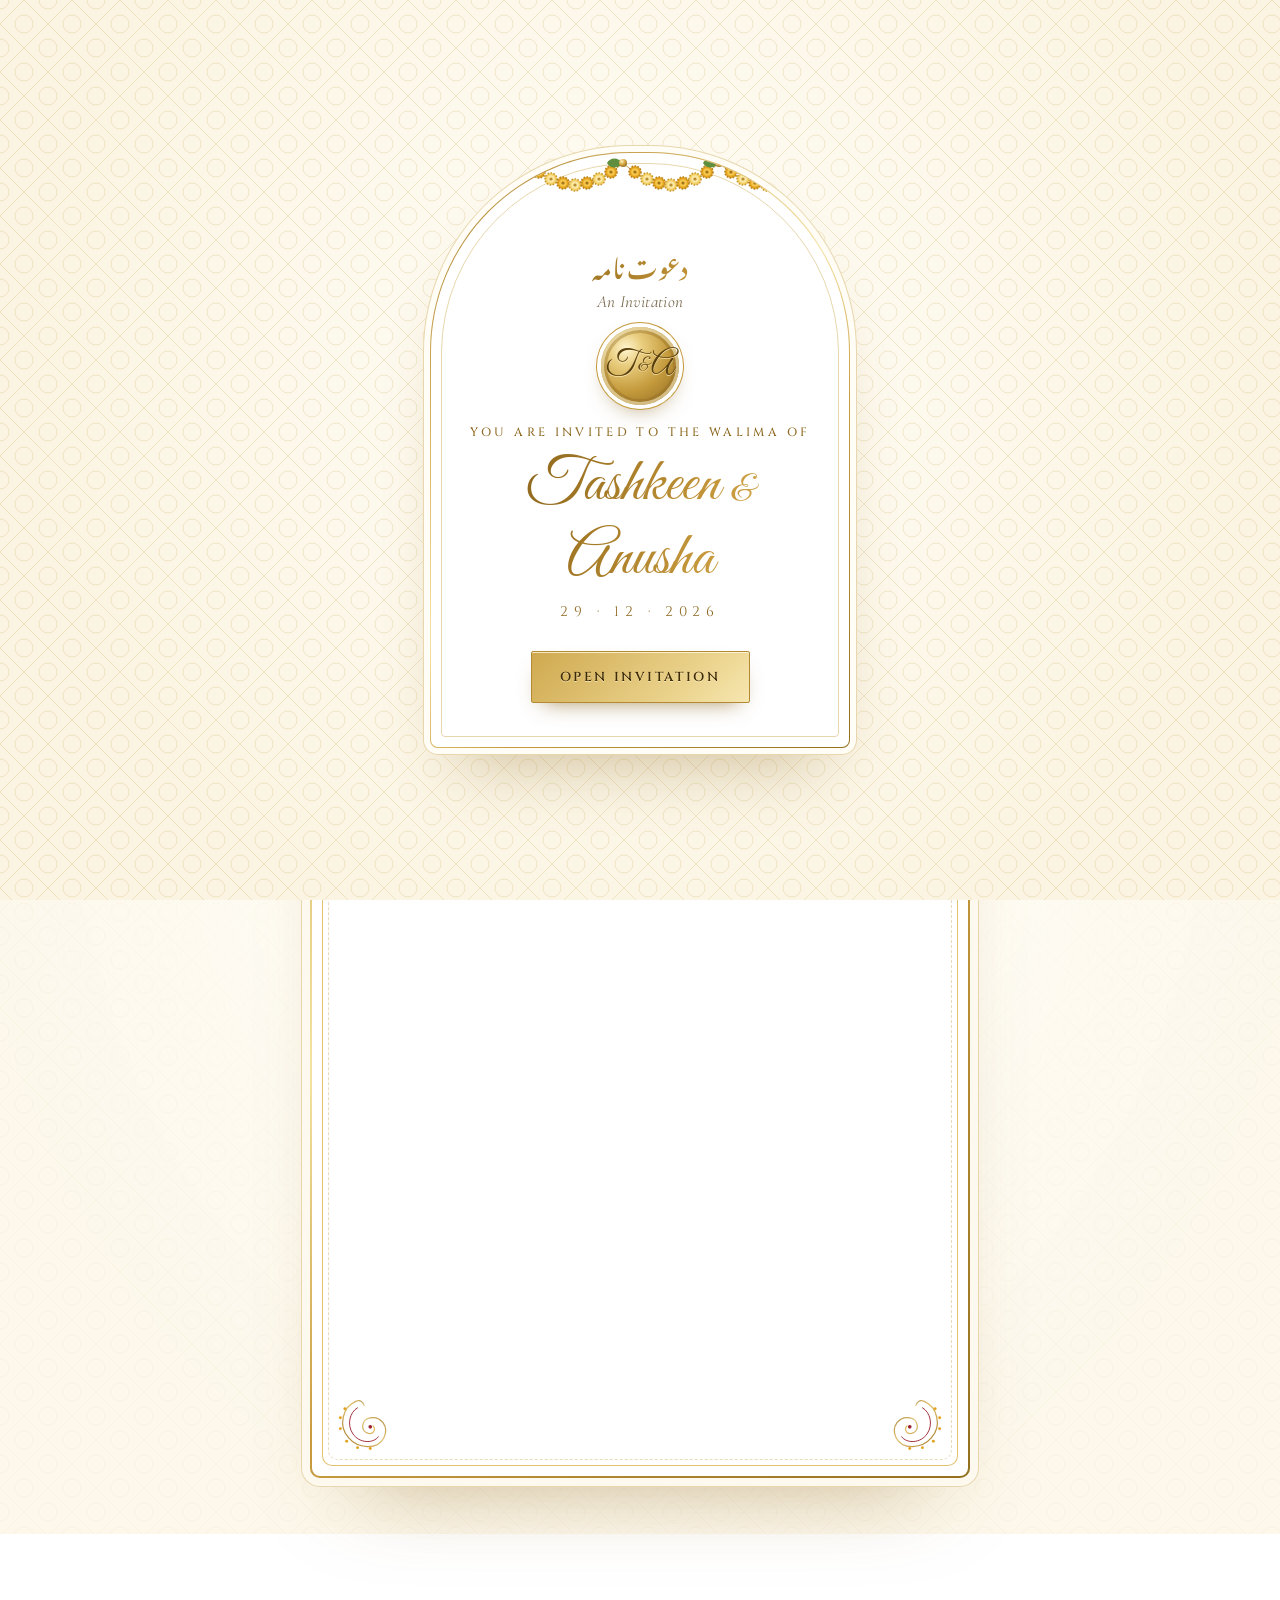
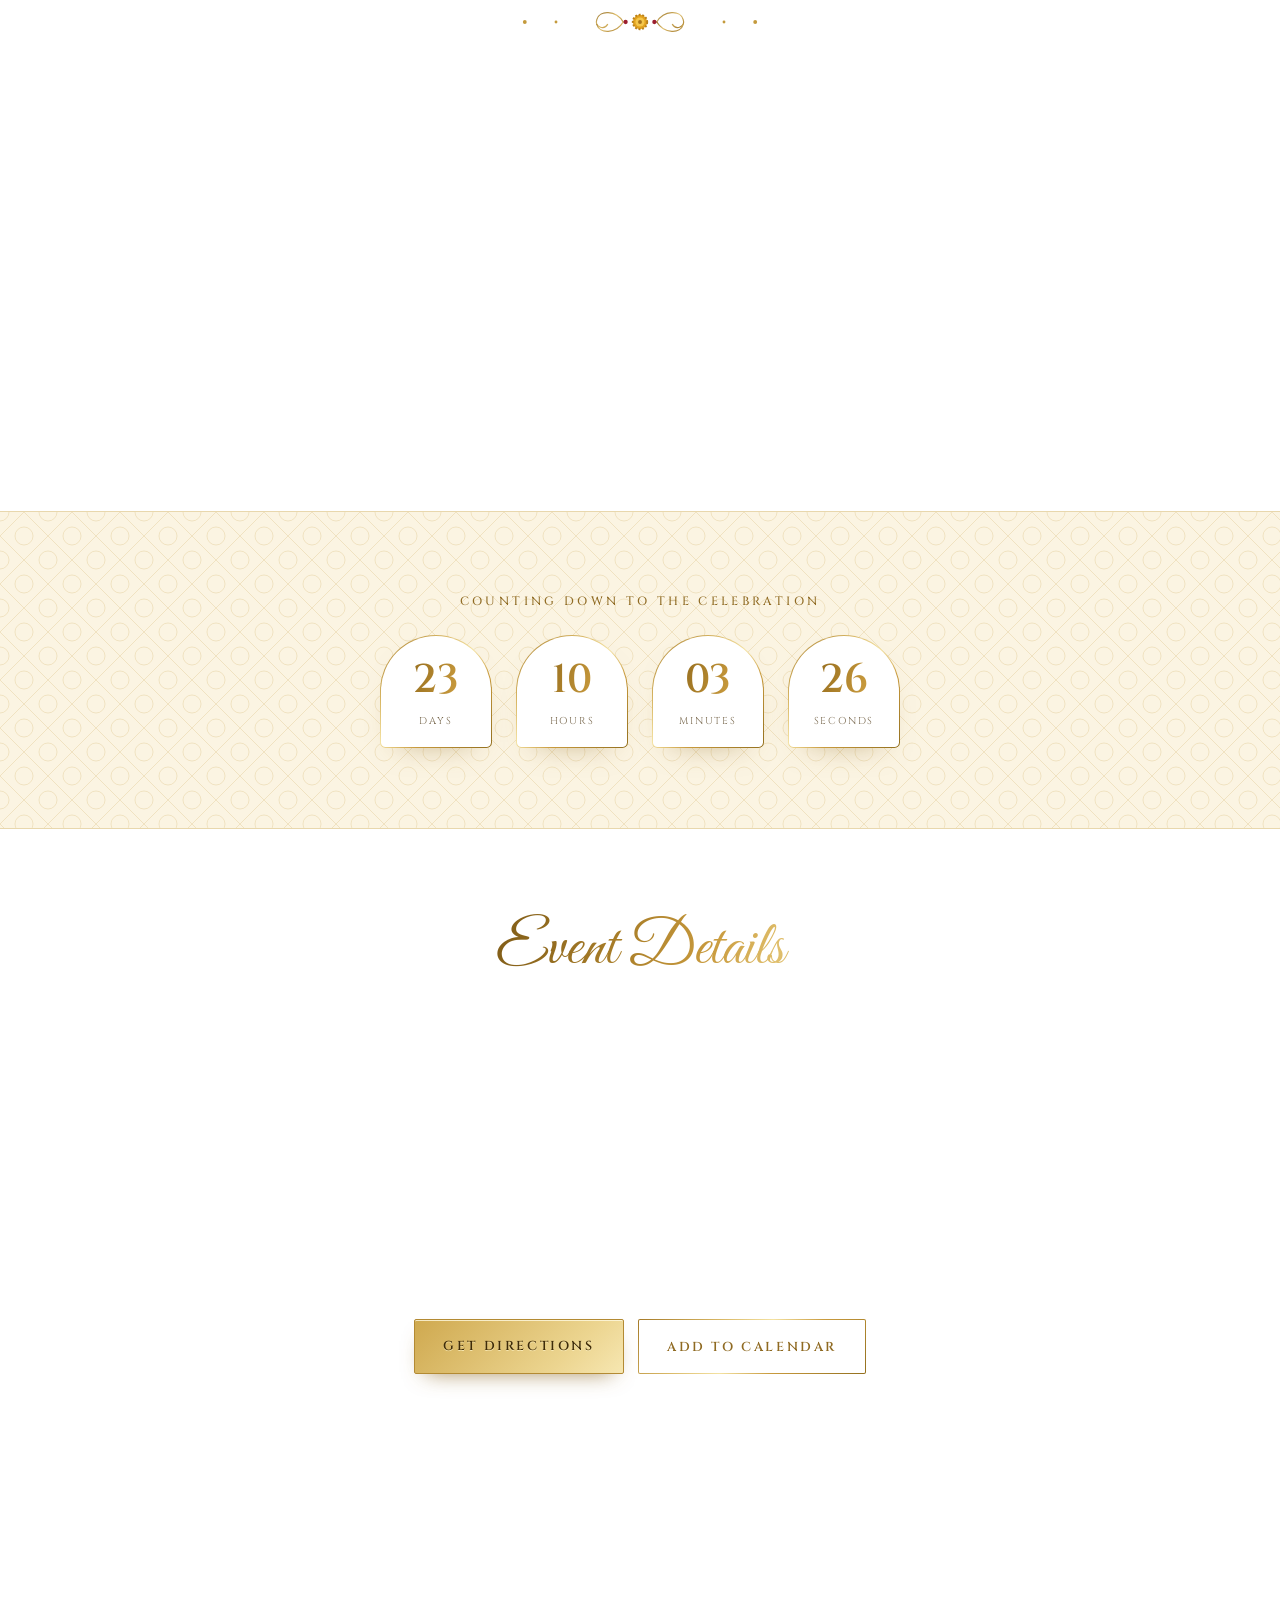
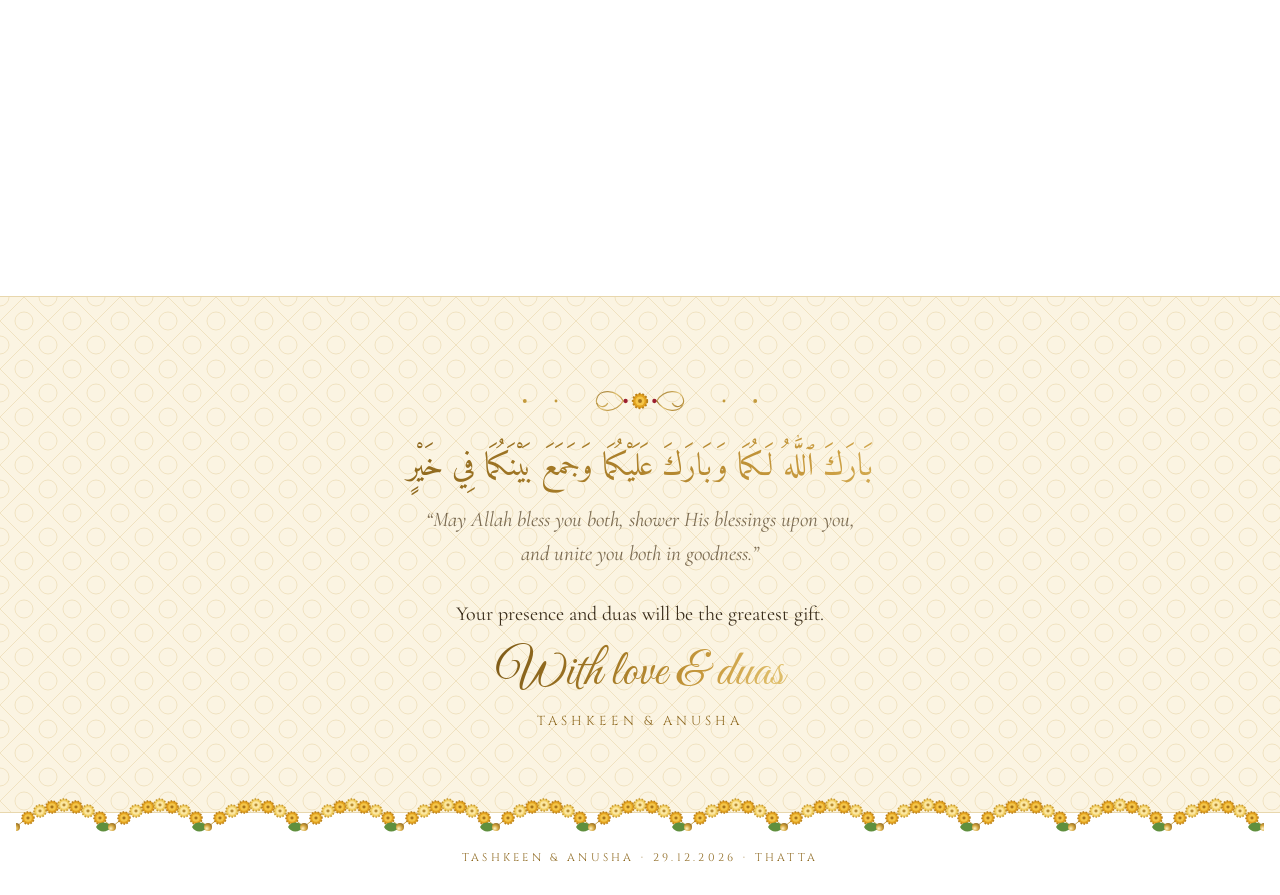
==== commit 965d2b9e: "Show venue as Zam Zam Lawn, Thatta Co-Authored-By: Claude Opus 5.5 <noreply@anthropic.com> Claude-Se" ====
--- a/index.html
+++ b/index.html
@@ -4,9 +4,9 @@
   <meta charset="utf-8">
   <meta name="viewport" content="width=device-width, initial-scale=1">
   <title>Tashkeen &amp; Anusha · Walima</title>
-  <meta name="description" content="You are cordially invited to the Walima reception of Tashkeen &amp; Anusha on Tuesday, 29 December 2026 at 8:00 PM, Zam Zam Diamond Hall, Thatta.">
+  <meta name="description" content="You are cordially invited to the Walima reception of Tashkeen &amp; Anusha on Tuesday, 29 December 2026 at 8:00 PM, Zam Zam Lawn, Thatta.">
   <meta property="og:title" content="Walima · Tashkeen &amp; Anusha">
-  <meta property="og:description" content="Tuesday, 29 December 2026 · 8:00 PM · Zam Zam Diamond Hall, Thatta">
+  <meta property="og:description" content="Tuesday, 29 December 2026 · 8:00 PM · Zam Zam Lawn, Thatta">
   <meta name="theme-color" content="#fffdf8">
   <link rel="preconnect" href="https://fonts.googleapis.com">
   <link rel="preconnect" href="https://fonts.gstatic.com" crossorigin>
@@ -75,7 +75,7 @@
           <div class="date-side">8:00 PM</div>
         </div>
 
-        <p class="venue-line reveal">Zam Zam Diamond Hall · Thatta</p>
+        <p class="venue-line reveal">Zam Zam Lawn · Thatta</p>
         <p class="inshallah reveal">— Insha’Allah —</p>
       </div>
     </section>
@@ -125,13 +125,13 @@
           <svg class="icon" viewBox="0 0 24 24" aria-hidden="true"><path d="M12 21s-7-6.2-7-11.5A7 7 0 0 1 19 9.5C19 14.8 12 21 12 21z"/><circle cx="12" cy="9.5" r="2.5"/></svg>
           <p class="urdu card-urdu foil" lang="ur">مقام</p>
           <h4>Venue</h4>
-          <p>Zam Zam Diamond Hall<br>Thatta, Sindh</p>
+          <p>Zam Zam Lawn<br>Thatta, Sindh</p>
         </article>
       </div>
 
       <div class="actions">
         <a class="btn btn-solid" target="_blank" rel="noopener"
-           href="https://www.google.com/maps/search/?api=1&query=Zam+Zam+Diamond+Hall+Thatta">Get Directions</a>
+           href="https://www.google.com/maps/search/?api=1&query=Zam+Zam+Lawn+Thatta">Get Directions</a>
         <button class="btn btn-outline" id="calendarBtn" type="button">Add to Calendar</button>
       </div>
     </section>
@@ -139,9 +139,9 @@
     <!-- Map -->
     <section class="section map-section">
       <div class="map-wrap reveal">
-        <iframe title="Map of Zam Zam Diamond Hall, Thatta" loading="lazy"
+        <iframe title="Map of Zam Zam Lawn, Thatta" loading="lazy"
           referrerpolicy="no-referrer-when-downgrade"
-          src="https://maps.google.com/maps?q=Zam%20Zam%20Diamond%20Hall%20Thatta&z=14&output=embed"></iframe>
+          src="https://maps.google.com/maps?q=Zam%20Zam%20Lawn%20Thatta&z=14&output=embed"></iframe>
       </div>
     </section>
 
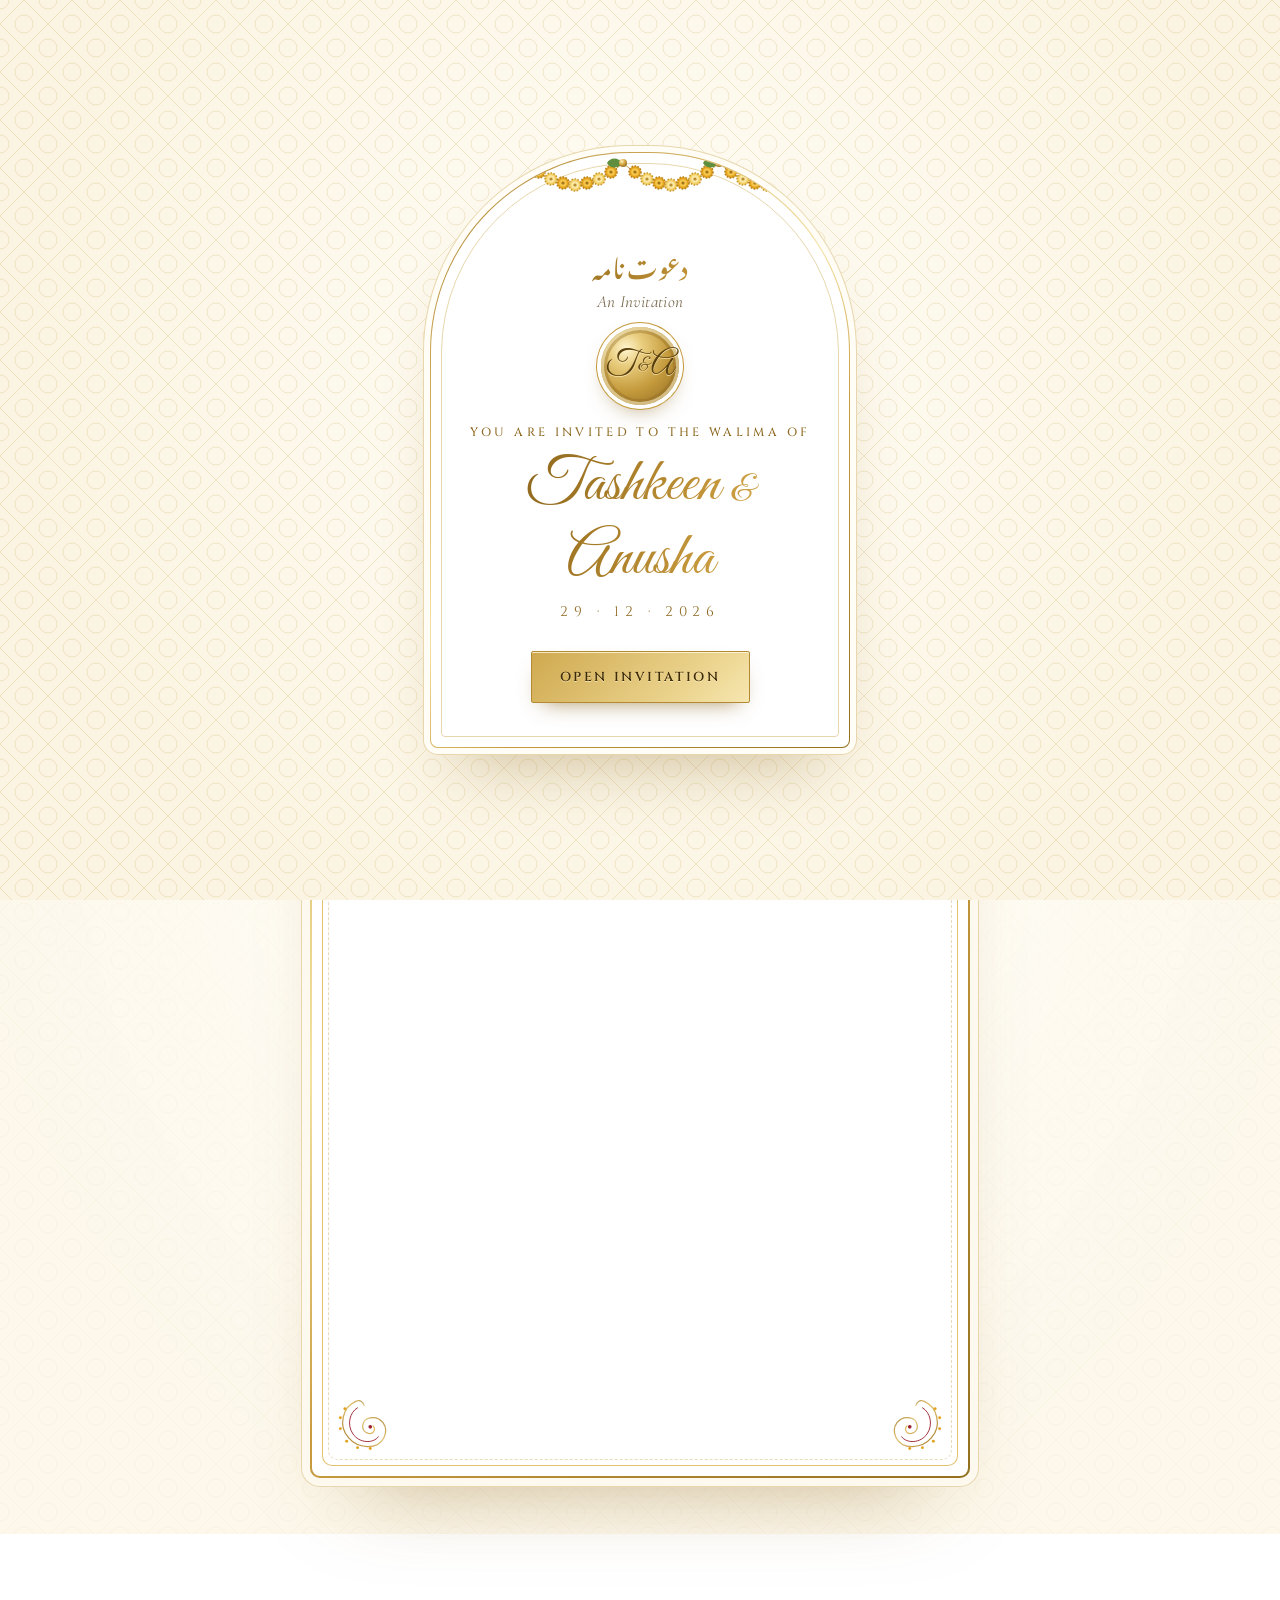
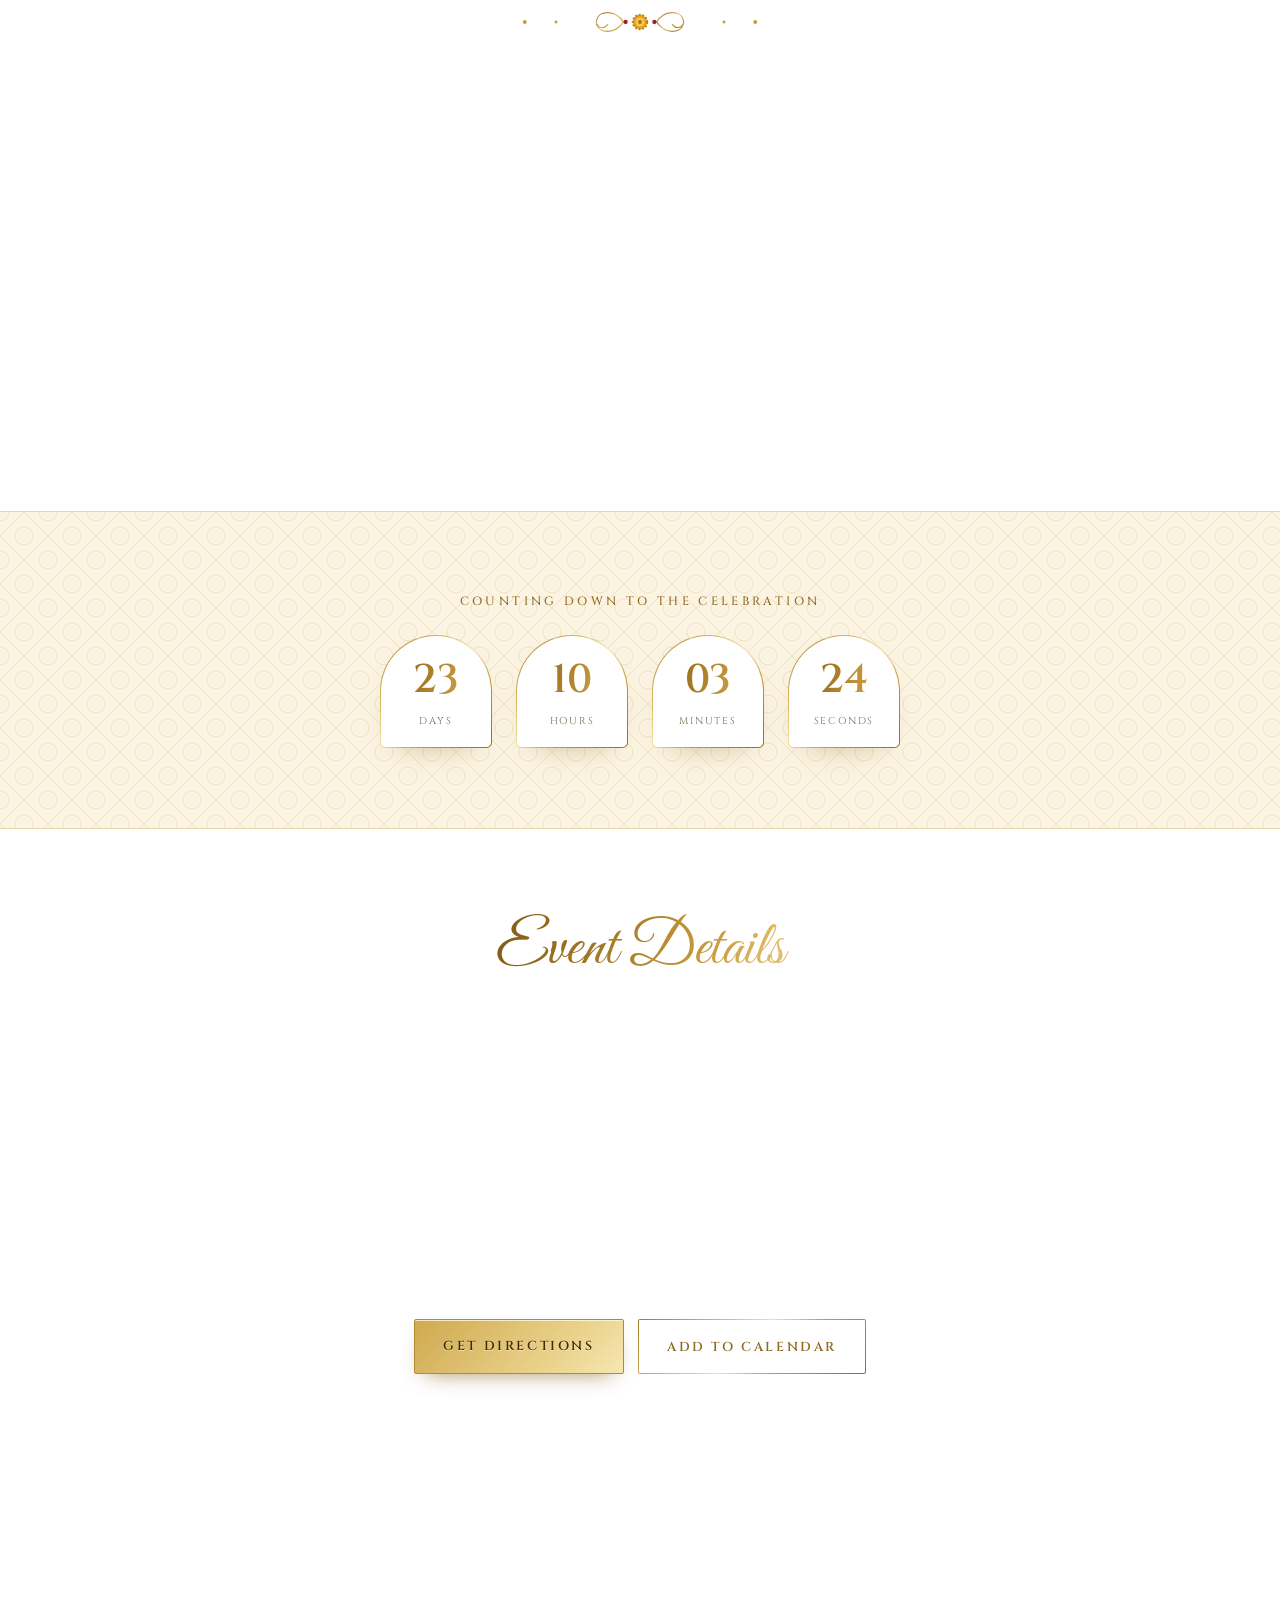
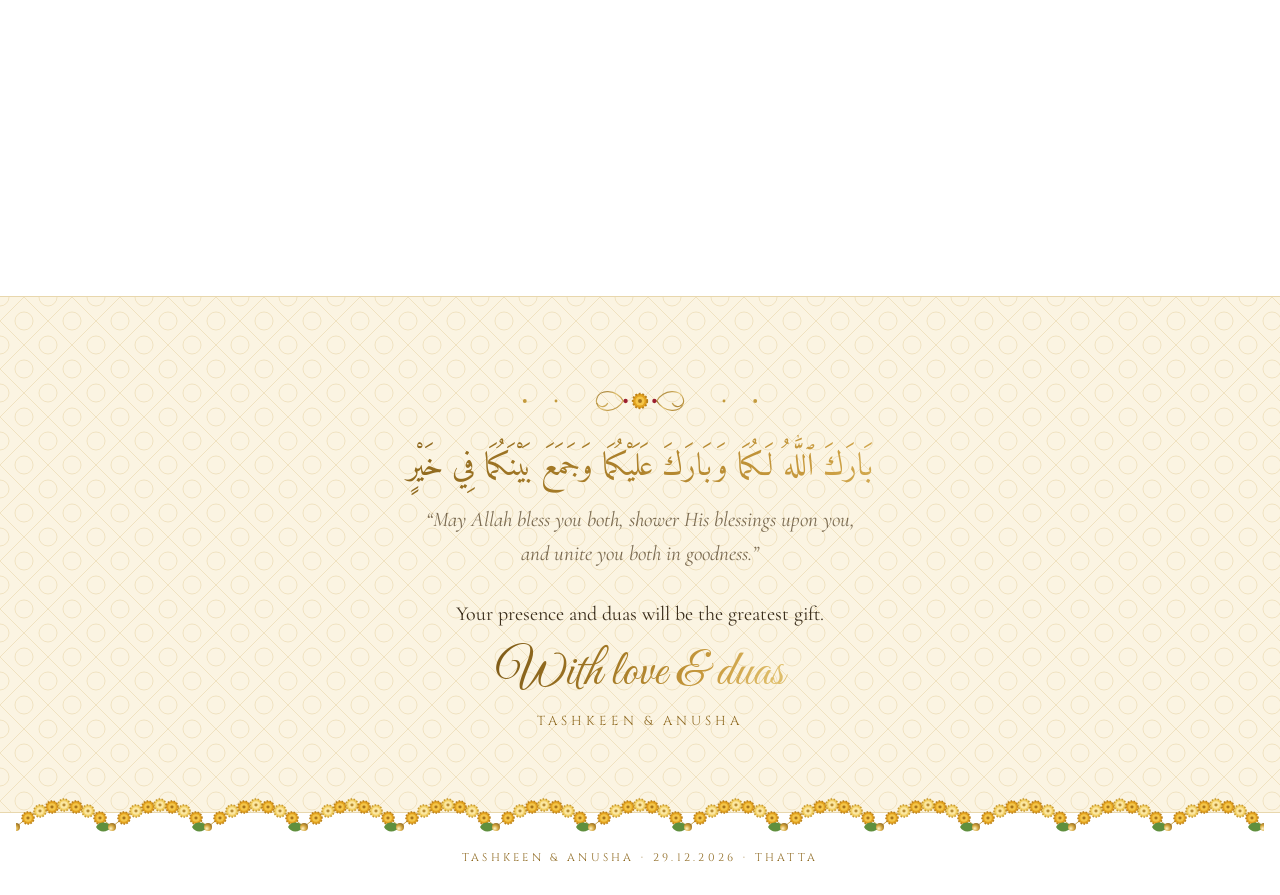
==== commit dbbf7cd9: "Add guest greetings, Urdu toggle, WhatsApp RSVP, music, link preview - ?to=Name personal greeting on" ====
--- a/index.html
+++ b/index.html
@@ -7,10 +7,18 @@
   <meta name="description" content="You are cordially invited to the Walima reception of Tashkeen &amp; Anusha on Tuesday, 29 December 2026 at 8:00 PM, Zam Zam Lawn, Thatta.">
   <meta property="og:title" content="Walima · Tashkeen &amp; Anusha">
   <meta property="og:description" content="Tuesday, 29 December 2026 · 8:00 PM · Zam Zam Lawn, Thatta">
+  <meta property="og:type" content="website">
+  <meta property="og:url" content="https://tashkeensayyad.github.io/Walima-Invite/">
+  <meta property="og:image" content="https://tashkeensayyad.github.io/Walima-Invite/og-image.png">
+  <meta property="og:image:width" content="1200">
+  <meta property="og:image:height" content="630">
+  <meta property="og:image:alt" content="Walima invitation of Tashkeen &amp; Anusha in gold under a Mughal arch">
+  <meta name="twitter:card" content="summary_large_image">
   <meta name="theme-color" content="#fffdf8">
+  <link rel="icon" href="favicon.svg" type="image/svg+xml">
   <link rel="preconnect" href="https://fonts.googleapis.com">
   <link rel="preconnect" href="https://fonts.gstatic.com" crossorigin>
-  <link href="https://fonts.googleapis.com/css2?family=Amiri:wght@400;700&family=Cinzel:wght@400;500;600&family=Cormorant+Garamond:ital,wght@0,400;0,500;0,600;1,400&family=Great+Vibes&family=Montserrat:wght@300;400;500&family=Noto+Nastaliq+Urdu:wght@400;600&display=swap" rel="stylesheet">
+  <link href="https://fonts.googleapis.com/css2?family=Amiri&family=Cinzel:wght@500;600&family=Cormorant+Garamond:ital@0;1&family=Great+Vibes&family=Noto+Nastaliq+Urdu:wght@400;600&display=swap" rel="stylesheet">
   <link rel="stylesheet" href="styles.css">
 </head>
 <body>
@@ -19,8 +27,9 @@
     <div class="opening-card">
       <svg class="garland garland-card" aria-hidden="true"><rect width="100%" height="100%" fill="url(#garland)"/></svg>
       <p class="urdu urdu-heading foil">دعوت نامہ</p>
-      <p class="translation-line">An Invitation</p>
+      <p class="en-only translation-line">An Invitation</p>
       <div class="seal" aria-hidden="true"><span>T</span><i>&amp;</i><span>A</span></div>
+      <p class="greeting" id="greeting" hidden></p>
       <p class="eyebrow">You are invited to the Walima of</p>
       <h1 class="script foil">Tashkeen <span class="amp">&amp;</span> Anusha</h1>
       <p class="opening-date">29 · 12 · 2026</p>
@@ -52,31 +61,32 @@
         <svg class="kairi-corner br" viewBox="0 0 64 64" aria-hidden="true"><use href="#kairi"/></svg>
 
         <p class="bismillah foil" lang="ar" dir="rtl">بِسْمِ ٱللَّٰهِ ٱلرَّحْمَٰنِ ٱلرَّحِيمِ</p>
-        <p class="translation-line">In the name of Allah, the Most Gracious, the Most Merciful</p>
+        <p class="en-only translation-line">In the name of Allah, the Most Gracious, the Most Merciful</p>
         <p class="urdu urdu-title foil reveal" lang="ur" dir="rtl">دعوتِ ولیمہ</p>
-        <p class="translation-line reveal">Dawat-e-Walima · The Walima Invitation</p>
+        <p class="en-only translation-line reveal">Dawat-e-Walima · The Walima Invitation</p>
         <svg class="divider reveal" viewBox="0 0 200 30" aria-hidden="true"><use href="#kairi-divider"/></svg>
-        <p class="lead reveal">With the blessings of Allah ﷻ and the duas of our elders,<br>we request the pleasure of your company at the</p>
-        <h2 class="script title foil reveal">Walima Reception</h2>
-        <p class="lead reveal">celebrating the blessed union of</p>
+        <p class="lead reveal" data-ur="اللہ تعالیٰ کے فضل و کرم اور بزرگوں کی دعاؤں کے ساتھ<br>آپ کو تقریبِ ولیمہ میں شرکت کی دعوت دی جاتی ہے">With the blessings of Allah ﷻ and the duas of our elders,<br>we request the pleasure of your company at the</p>
+        <h2 class="script title foil reveal" data-ur="تقریبِ ولیمہ">Walima Reception</h2>
+        <p class="lead reveal" data-ur="بسلسلۂ شادی خانہ آبادی">celebrating the blessed union of</p>
         <div class="couple reveal">
           <p class="name script foil">Tashkeen</p>
           <p class="amp-line"><span>&amp;</span></p>
           <p class="name script foil">Anusha</p>
         </div>
+        <p class="hosts reveal" id="hosts" hidden></p>
 
         <div class="date-block reveal">
-          <div class="date-side">Tuesday</div>
+          <div class="date-side" data-ur="منگل">Tuesday</div>
           <div class="date-main">
-            <span class="month">December</span>
+            <span class="month" data-ur="دسمبر">December</span>
             <span class="day foil">29</span>
             <span class="year">2026</span>
           </div>
-          <div class="date-side">8:00 PM</div>
+          <div class="date-side" data-ur="رات ۸ بجے">8:00 PM</div>
         </div>
 
-        <p class="venue-line reveal">Zam Zam Lawn · Thatta</p>
-        <p class="inshallah reveal">— Insha’Allah —</p>
+        <p class="venue-line reveal" data-ur="زم زم لان · ٹھٹھہ">Zam Zam Lawn · Thatta</p>
+        <p class="inshallah reveal" data-ur="— ان شاء اللہ —">— Insha’Allah —</p>
       </div>
     </section>
 
@@ -88,51 +98,55 @@
         دعوتِ ولیمہ میں آپ کی شرکت<br>
         ہمارے لیے باعثِ مسرت و افتخار ہوگی
       </p>
-      <p class="translation reveal">“On the joyous occasion of the wedding celebrations,<br>your presence at the Walima would be a matter of great joy and honour for us.”</p>
+      <p class="en-only translation reveal">“On the joyous occasion of the wedding celebrations,<br>your presence at the Walima would be a matter of great joy and honour for us.”</p>
       <p class="urdu urdu-small foil reveal" lang="ur" dir="rtl">آپ کی آمد کے منتظر</p>
-      <p class="translation-line reveal">Eagerly awaiting your arrival</p>
+      <p class="en-only translation-line reveal">Eagerly awaiting your arrival</p>
     </section>
 
     <!-- Countdown -->
     <section class="section countdown-section">
-      <p class="eyebrow">Counting down to the celebration</p>
+      <p class="eyebrow" data-ur="تقریب میں باقی وقت">Counting down to the celebration</p>
       <div class="countdown" id="countdown" aria-live="polite">
-        <div class="unit"><span class="foil" id="cd-days">00</span><small>Days</small></div>
-        <div class="unit"><span class="foil" id="cd-hours">00</span><small>Hours</small></div>
-        <div class="unit"><span class="foil" id="cd-mins">00</span><small>Minutes</small></div>
-        <div class="unit"><span class="foil" id="cd-secs">00</span><small>Seconds</small></div>
-      </div>
-      <p class="countdown-done" id="countdownDone" hidden>The celebration has begun — Alhamdulillah!</p>
+        <div class="unit"><span class="foil" id="cd-days">00</span><small data-ur="دن">Days</small></div>
+        <div class="unit"><span class="foil" id="cd-hours">00</span><small data-ur="گھنٹے">Hours</small></div>
+        <div class="unit"><span class="foil" id="cd-mins">00</span><small data-ur="منٹ">Minutes</small></div>
+        <div class="unit"><span class="foil" id="cd-secs">00</span><small data-ur="سیکنڈ">Seconds</small></div>
+      </div>
+      <p class="countdown-done" id="countdownDone" data-ur="تقریب کا آغاز ہو چکا ہے — الحمدللہ!" hidden>The celebration has begun — Alhamdulillah!</p>
     </section>
 
     <!-- Details -->
     <section class="section details">
-      <h3 class="section-title foil">Event Details</h3>
+      <h3 class="section-title foil" data-ur="تقریب کی تفصیل">Event Details</h3>
       <div class="cards">
         <article class="card reveal">
           <svg class="icon" viewBox="0 0 24 24" aria-hidden="true"><rect x="3" y="5" width="18" height="16" rx="2"/><path d="M3 10h18M8 3v4M16 3v4"/></svg>
           <p class="urdu card-urdu foil" lang="ur">تاریخ</p>
           <h4>Date</h4>
-          <p>Tuesday<br>29 December 2026</p>
+          <p data-ur="منگل<br>29 دسمبر 2026">Tuesday<br>29 December 2026</p>
         </article>
         <article class="card reveal">
           <svg class="icon" viewBox="0 0 24 24" aria-hidden="true"><circle cx="12" cy="12" r="9"/><path d="M12 7v5l3 2"/></svg>
           <p class="urdu card-urdu foil" lang="ur">وقت</p>
           <h4>Time</h4>
-          <p>8:00 PM<br>Dinner to follow</p>
+          <p data-ur="رات 8 بجے<br>بعد ازاں طعام">8:00 PM<br>Dinner to follow</p>
         </article>
         <article class="card reveal">
           <svg class="icon" viewBox="0 0 24 24" aria-hidden="true"><path d="M12 21s-7-6.2-7-11.5A7 7 0 0 1 19 9.5C19 14.8 12 21 12 21z"/><circle cx="12" cy="9.5" r="2.5"/></svg>
           <p class="urdu card-urdu foil" lang="ur">مقام</p>
           <h4>Venue</h4>
-          <p>Zam Zam Lawn<br>Thatta, Sindh</p>
+          <p data-ur="زم زم لان<br>ٹھٹھہ، سندھ">Zam Zam Lawn<br>Thatta, Sindh</p>
         </article>
       </div>
 
       <div class="actions">
         <a class="btn btn-solid" target="_blank" rel="noopener"
-           href="https://www.google.com/maps/search/?api=1&query=Zam+Zam+Lawn+Thatta">Get Directions</a>
-        <button class="btn btn-outline" id="calendarBtn" type="button">Add to Calendar</button>
+           href="https://www.google.com/maps/search/?api=1&query=Zam+Zam+Lawn+Thatta" data-ur="راستہ دیکھیں">Get Directions</a>
+        <button class="btn btn-outline" id="calendarBtn" type="button" data-ur="کیلنڈر میں شامل کریں">Add to Calendar</button>
+        <a class="btn btn-whatsapp" id="rsvpBtn" target="_blank" rel="noopener" href="#" hidden>
+          <svg viewBox="0 0 24 24" aria-hidden="true"><path d="M12 3a9 9 0 0 0-7.8 13.5L3 21l4.6-1.2A9 9 0 1 0 12 3z"/><path d="M8.8 8.2c.2-.5.5-.5.8-.5h.5c.2 0 .4.1.5.4l.7 1.6c.1.2 0 .4-.1.6l-.5.6c-.1.1-.1.3 0 .5a6 6 0 0 0 2.9 2.6c.2.1.4 0 .5-.1l.6-.7c.2-.2.4-.2.6-.1l1.6.8c.2.1.3.3.3.5 0 .9-.7 1.7-1.6 1.8-1 .1-2.6-.2-4.4-1.8-1.7-1.5-2.6-3.3-2.6-4.3 0-.6.2-1.3.6-1.9z" fill="currentColor" stroke="none"/></svg>
+          <span data-ur="واٹس ایپ پر شرکت کی تصدیق کریں">RSVP on WhatsApp</span>
+        </a>
       </div>
     </section>
 
@@ -149,9 +163,9 @@
     <section class="section dua">
       <svg class="divider" viewBox="0 0 200 30" aria-hidden="true"><use href="#kairi-divider"/></svg>
       <p class="arabic foil" lang="ar" dir="rtl">بَارَكَ ٱللَّٰهُ لَكُمَا وَبَارَكَ عَلَيْكُمَا وَجَمَعَ بَيْنَكُمَا فِي خَيْرٍ</p>
-      <p class="translation">“May Allah bless you both, shower His blessings upon you,<br>and unite you both in goodness.”</p>
-      <p class="closing">Your presence and duas will be the greatest gift.</p>
-      <p class="script signoff foil">With love &amp; duas</p>
+      <p class="translation" data-ur="“اللہ تم دونوں کو برکت دے، تم پر برکتیں نازل فرمائے<br>اور تم دونوں کو خیر و بھلائی پر جمع رکھے۔”">“May Allah bless you both, shower His blessings upon you,<br>and unite you both in goodness.”</p>
+      <p class="closing" data-ur="آپ کی شرکت اور دعائیں ہمارے لیے سب سے قیمتی تحفہ ہوں گی۔">Your presence and duas will be the greatest gift.</p>
+      <p class="script signoff foil" data-ur="محبت اور دعاؤں کے ساتھ">With love &amp; duas</p>
       <p class="from">Tashkeen &amp; Anusha</p>
     </section>
   </main>
@@ -162,6 +176,15 @@
   </footer>
 
   <div class="petals" id="petals" aria-hidden="true"></div>
+
+  <!-- Floating controls (shown after the card is opened) -->
+  <div class="controls" id="controls" hidden>
+    <button class="ctrl" id="langBtn" type="button" aria-label="Read in Urdu"><span class="ctrl-ur">اردو</span></button>
+    <button class="ctrl" id="musicBtn" type="button" aria-label="Pause music" hidden>
+      <svg viewBox="0 0 24 24" aria-hidden="true"><path d="M9 18V6l10-2v12"/><circle cx="6.5" cy="18" r="2.5"/><circle cx="16.5" cy="16" r="2.5"/></svg>
+    </button>
+  </div>
+  <audio id="music" loop preload="none"></audio>
 
   <!-- Shared SVG art -->
   <svg width="0" height="0" style="position:absolute" aria-hidden="true">
--- a/styles.css
+++ b/styles.css
@@ -496,6 +496,92 @@
   border-top: 1px solid var(--line);
 }
 
+/* ---------- Greeting & hosts ---------- */
+.greeting {
+  font-family: var(--script);
+  font-size: clamp(28px, 8vw, 36px);
+  color: var(--gold-deep);
+  line-height: 1.3;
+  margin-bottom: 4px;
+}
+.hosts {
+  font-family: var(--caps);
+  font-size: clamp(12px, 3.2vw, 14px);
+  letter-spacing: .2em;
+  text-transform: uppercase;
+  color: var(--muted);
+  margin-top: 6px;
+}
+.hosts span { color: var(--gold-deep); }
+
+/* ---------- WhatsApp RSVP ---------- */
+.btn-whatsapp {
+  display: inline-flex;
+  align-items: center;
+  justify-content: center;
+  gap: 10px;
+  border: 1.5px solid transparent;
+  background: linear-gradient(var(--white), var(--white)) padding-box, var(--foil-flat) border-box;
+  color: var(--gold-deep);
+}
+.btn-whatsapp[hidden] { display: none; }
+.btn-whatsapp svg { width: 18px; height: 18px; fill: none; stroke: currentColor; stroke-width: 1.5; }
+.btn-whatsapp:hover, .btn-whatsapp:focus-visible { background: linear-gradient(#fffaf0, #fffaf0) padding-box, var(--foil-flat) border-box; }
+
+/* ---------- Floating controls ---------- */
+.controls {
+  position: fixed;
+  right: 14px;
+  bottom: 14px;
+  z-index: 45;
+  display: flex;
+  flex-direction: column;
+  gap: 10px;
+}
+.controls[hidden] { display: none; }
+.ctrl {
+  width: 48px; height: 48px;
+  border-radius: 50%;
+  border: 1.5px solid transparent;
+  background: linear-gradient(#fffdf6, #fffdf6) padding-box, var(--foil-flat) border-box;
+  box-shadow: 0 8px 20px -10px rgba(138, 100, 32, .7);
+  color: var(--gold-deep);
+  cursor: pointer;
+  position: relative;
+  display: grid;
+  place-items: center;
+}
+.ctrl[hidden] { display: none; }
+.ctrl:focus-visible { outline: 2px solid var(--gold-deep); outline-offset: 3px; }
+.ctrl svg { width: 22px; height: 22px; fill: none; stroke: currentColor; stroke-width: 1.5; stroke-linecap: round; stroke-linejoin: round; }
+.ctrl-ur { font-family: var(--urdu); font-size: 15px; line-height: 1; margin-top: 6px; }
+.ctrl-en { font-family: var(--caps); font-size: 13px; font-weight: 600; letter-spacing: .1em; }
+#musicBtn:not(.off) svg { animation: bob 1.6s ease-in-out infinite; }
+#musicBtn.off { opacity: .65; }
+#musicBtn.off::after {
+  content: "";
+  position: absolute;
+  width: 26px; height: 1.5px;
+  background: var(--gold-deep);
+  transform: rotate(-45deg);
+}
+@keyframes bob { 50% { transform: translateY(-2px); } }
+
+/* ---------- Urdu mode ---------- */
+.lang-ur .en-only { display: none; }
+.ur { font-family: var(--urdu) !important; line-height: 2.1; letter-spacing: 0 !important; text-transform: none !important; font-style: normal !important; }
+.title.ur { font-size: clamp(32px, 8.5vw, 52px); line-height: 2.2; }
+.section-title.ur { font-size: clamp(28px, 7vw, 40px); line-height: 2.2; }
+.signoff.ur { font-size: clamp(24px, 6vw, 32px); line-height: 2.2; }
+.lead.ur { font-size: clamp(17px, 4.4vw, 21px); line-height: 2.3; }
+.date-side.ur { font-size: clamp(13px, 3.6vw, 16px); padding: 4px 0; }
+.date-main .month.ur { font-size: 15px; }
+.venue-line.ur { font-size: clamp(18px, 4.6vw, 23px); }
+.unit small.ur { font-size: 12px; line-height: 1.8; display: block; }
+.card p.ur { font-size: 18px; line-height: 2.2; }
+.btn.ur, .btn .ur { font-size: 15px; line-height: 1.6; }
+.translation.ur { line-height: 2.3; }
+
 /* ---------- Falling petals & gold flakes ---------- */
 .petals { position: fixed; inset: 0; pointer-events: none; z-index: 40; overflow: hidden; }
 .petal {
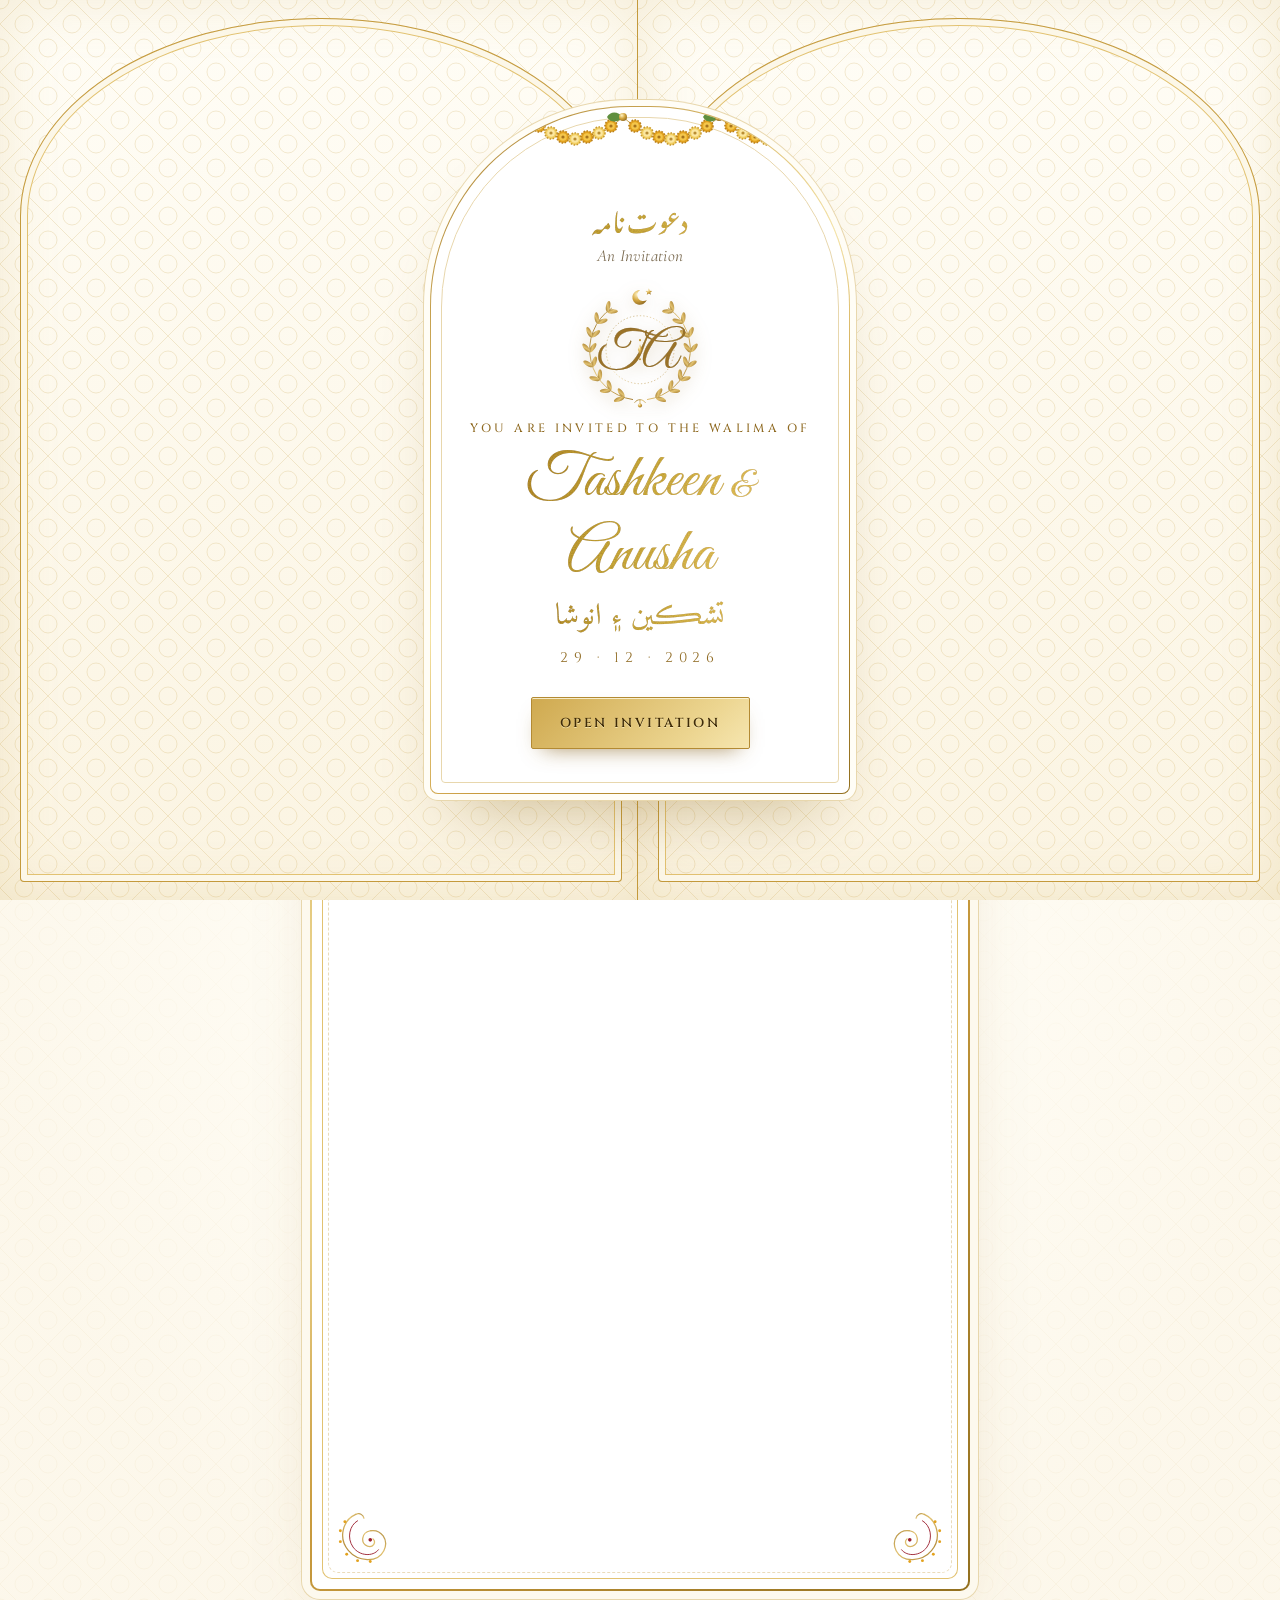
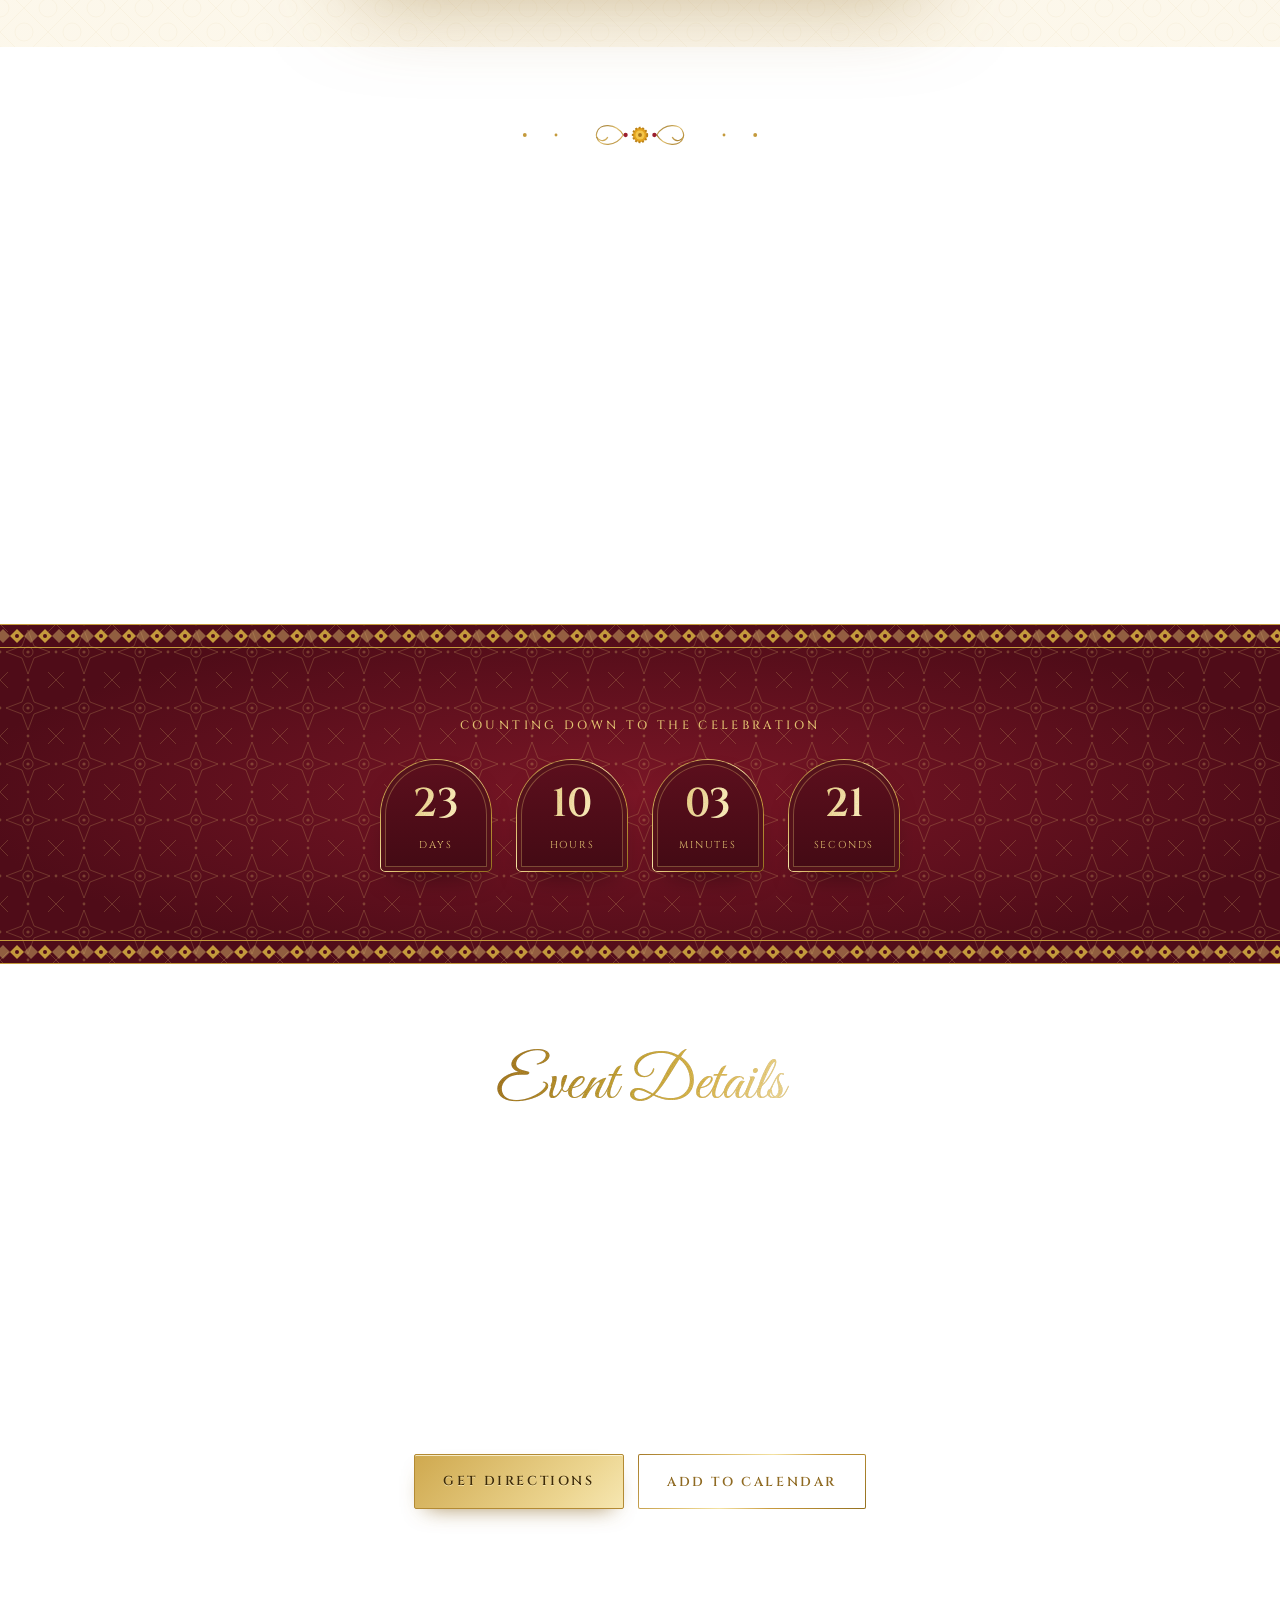
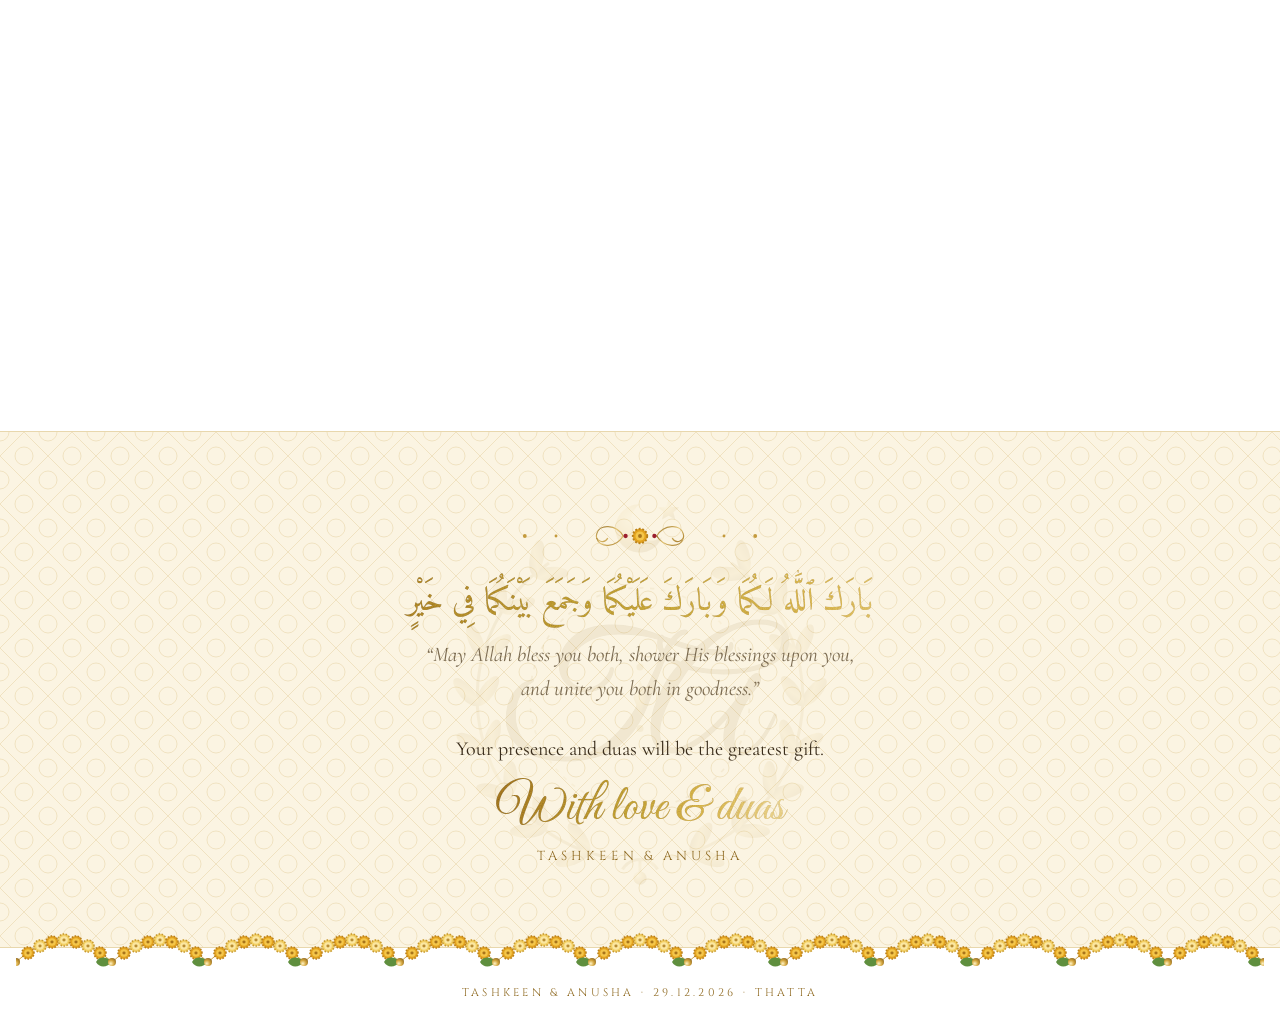
==== commit 038a4564: "Palace doors, monogram, Ajrak band, foil texture, lanterns, Sindhi names - Opening card sits on pala" ====
--- a/index.html
+++ b/index.html
@@ -24,14 +24,17 @@
 <body>
   <!-- Opening card -->
   <div class="opening" id="opening" role="dialog" aria-label="Open invitation">
+    <div class="door door-left" aria-hidden="true"><div class="door-panel"></div><span class="door-ring"></span></div>
+    <div class="door door-right" aria-hidden="true"><div class="door-panel"></div><span class="door-ring"></span></div>
     <div class="opening-card">
       <svg class="garland garland-card" aria-hidden="true"><rect width="100%" height="100%" fill="url(#garland)"/></svg>
       <p class="urdu urdu-heading foil">دعوت نامہ</p>
       <p class="en-only translation-line">An Invitation</p>
-      <div class="seal" aria-hidden="true"><span>T</span><i>&amp;</i><span>A</span></div>
+      <svg class="monogram" viewBox="0 0 200 200" role="img" aria-label="T and A monogram"><use href="#monogram"/></svg>
       <p class="greeting" id="greeting" hidden></p>
       <p class="eyebrow">You are invited to the Walima of</p>
       <h1 class="script foil">Tashkeen <span class="amp">&amp;</span> Anusha</h1>
+      <p class="sindhi sindhi-small foil" lang="sd" dir="rtl">تشڪين ۽ انوشا</p>
       <p class="opening-date">29 · 12 · 2026</p>
       <button class="btn btn-solid" id="openBtn" type="button">Open Invitation</button>
     </div>
@@ -53,6 +56,13 @@
         <svg style="height:20%"><rect width="100%" height="100%" fill="url(#lari)"/></svg>
         <svg style="height:34%"><rect width="100%" height="100%" fill="url(#lari)"/></svg>
         <svg style="height:52%"><rect width="100%" height="100%" fill="url(#lari)"/></svg>
+      </div>
+
+      <div class="lamps" aria-hidden="true">
+        <div class="lamp" style="--x:9%;--len:90px;--d:0s"><svg viewBox="0 0 40 72"><use href="#lantern"/></svg></div>
+        <div class="lamp" style="--x:19%;--len:40px;--d:-1.4s"><svg viewBox="0 0 40 72"><use href="#lantern"/></svg></div>
+        <div class="lamp" style="--x:81%;--len:40px;--d:-.7s"><svg viewBox="0 0 40 72"><use href="#lantern"/></svg></div>
+        <div class="lamp" style="--x:91%;--len:90px;--d:-2.1s"><svg viewBox="0 0 40 72"><use href="#lantern"/></svg></div>
       </div>
 
       <div class="arch">
@@ -72,6 +82,13 @@
           <p class="name script foil">Tashkeen</p>
           <p class="amp-line"><span>&amp;</span></p>
           <p class="name script foil">Anusha</p>
+          <p class="sindhi sindhi-names foil" lang="sd" dir="rtl">تشڪين ۽ انوشا</p>
+          <span class="sparkle" style="--x:12%;--y:8%;--d:0s"></span>
+          <span class="sparkle" style="--x:84%;--y:18%;--d:1.1s"></span>
+          <span class="sparkle" style="--x:22%;--y:52%;--d:2.3s"></span>
+          <span class="sparkle" style="--x:78%;--y:60%;--d:.6s"></span>
+          <span class="sparkle" style="--x:50%;--y:2%;--d:1.8s"></span>
+          <span class="sparkle" style="--x:66%;--y:88%;--d:2.9s"></span>
         </div>
         <p class="hosts reveal" id="hosts" hidden></p>
 
@@ -161,6 +178,7 @@
 
     <!-- Dua -->
     <section class="section dua">
+      <svg class="watermark" viewBox="0 0 200 200" aria-hidden="true"><use href="#monogram"/></svg>
       <svg class="divider" viewBox="0 0 200 30" aria-hidden="true"><use href="#kairi-divider"/></svg>
       <p class="arabic foil" lang="ar" dir="rtl">بَارَكَ ٱللَّٰهُ لَكُمَا وَبَارَكَ عَلَيْكُمَا وَجَمَعَ بَيْنَكُمَا فِي خَيْرٍ</p>
       <p class="translation" data-ur="“اللہ تم دونوں کو برکت دے، تم پر برکتیں نازل فرمائے<br>اور تم دونوں کو خیر و بھلائی پر جمع رکھے۔”">“May Allah bless you both, shower His blessings upon you,<br>and unite you both in goodness.”</p>
@@ -263,6 +281,70 @@
       <circle cx="88" cy="15" r="1.8" fill="#9b1e2e"/><circle cx="112" cy="15" r="1.8" fill="#9b1e2e"/>
     </symbol>
 
+    <!-- Monogram: laurel wreath, crescent & star, T ✦ A -->
+    <symbol id="monogram" viewBox="0 0 200 200">
+      <path d="M89.7 177.3 A74 74 0 0 1 58.6 42.7" fill="none" stroke="url(#goldLine)" stroke-width="1.4"/>
+      <ellipse cx="72.3" cy="167.6" rx="8" ry="3.2" transform="rotate(236 72.3 167.6)" fill="url(#goldLine)"/>
+      <ellipse cx="69.2" cy="176.9" rx="8" ry="3.2" transform="rotate(160 69.2 176.9)" fill="url(#goldLine)"/>
+      <ellipse cx="54.7" cy="156.5" rx="8" ry="3.2" transform="rotate(254 54.7 156.5)" fill="url(#goldLine)"/>
+      <ellipse cx="48.9" cy="164.5" rx="8" ry="3.2" transform="rotate(178 48.9 164.5)" fill="url(#goldLine)"/>
+      <ellipse cx="41.1" cy="140.7" rx="8" ry="3.2" transform="rotate(271 41.1 140.7)" fill="url(#goldLine)"/>
+      <ellipse cx="33.3" cy="146.6" rx="8" ry="3.2" transform="rotate(195 33.3 146.6)" fill="url(#goldLine)"/>
+      <ellipse cx="32.9" cy="121.6" rx="8" ry="3.2" transform="rotate(288 32.9 121.6)" fill="url(#goldLine)"/>
+      <ellipse cx="23.6" cy="124.9" rx="8" ry="3.2" transform="rotate(212 23.6 124.9)" fill="url(#goldLine)"/>
+      <ellipse cx="30.7" cy="100.9" rx="8" ry="3.2" transform="rotate(305 30.7 100.9)" fill="url(#goldLine)"/>
+      <ellipse cx="20.9" cy="101.4" rx="8" ry="3.2" transform="rotate(229 20.9 101.4)" fill="url(#goldLine)"/>
+      <ellipse cx="34.7" cy="80.5" rx="8" ry="3.2" transform="rotate(323 34.7 80.5)" fill="url(#goldLine)"/>
+      <ellipse cx="25.2" cy="78.0" rx="8" ry="3.2" transform="rotate(247 25.2 78.0)" fill="url(#goldLine)"/>
+      <ellipse cx="44.7" cy="62.2" rx="8" ry="3.2" transform="rotate(340 44.7 62.2)" fill="url(#goldLine)"/>
+      <ellipse cx="36.3" cy="57.0" rx="8" ry="3.2" transform="rotate(264 36.3 57.0)" fill="url(#goldLine)"/>
+      <ellipse cx="59.5" cy="47.7" rx="8" ry="3.2" transform="rotate(357 59.5 47.7)" fill="url(#goldLine)"/>
+      <ellipse cx="53.1" cy="40.2" rx="8" ry="3.2" transform="rotate(281 53.1 40.2)" fill="url(#goldLine)"/>
+      <path d="M110.3 177.3 A74 74 0 0 0 141.4 42.7" fill="none" stroke="url(#goldLine)" stroke-width="1.4"/>
+      <ellipse cx="130.8" cy="176.9" rx="8" ry="3.2" transform="rotate(20 130.8 176.9)" fill="url(#goldLine)"/>
+      <ellipse cx="127.7" cy="167.6" rx="8" ry="3.2" transform="rotate(-56 127.7 167.6)" fill="url(#goldLine)"/>
+      <ellipse cx="151.1" cy="164.5" rx="8" ry="3.2" transform="rotate(2 151.1 164.5)" fill="url(#goldLine)"/>
+      <ellipse cx="145.3" cy="156.5" rx="8" ry="3.2" transform="rotate(-74 145.3 156.5)" fill="url(#goldLine)"/>
+      <ellipse cx="166.7" cy="146.6" rx="8" ry="3.2" transform="rotate(-15 166.7 146.6)" fill="url(#goldLine)"/>
+      <ellipse cx="158.9" cy="140.7" rx="8" ry="3.2" transform="rotate(-91 158.9 140.7)" fill="url(#goldLine)"/>
+      <ellipse cx="176.4" cy="124.9" rx="8" ry="3.2" transform="rotate(-32 176.4 124.9)" fill="url(#goldLine)"/>
+      <ellipse cx="167.1" cy="121.6" rx="8" ry="3.2" transform="rotate(-108 167.1 121.6)" fill="url(#goldLine)"/>
+      <ellipse cx="179.1" cy="101.4" rx="8" ry="3.2" transform="rotate(-49 179.1 101.4)" fill="url(#goldLine)"/>
+      <ellipse cx="169.3" cy="100.9" rx="8" ry="3.2" transform="rotate(-125 169.3 100.9)" fill="url(#goldLine)"/>
+      <ellipse cx="174.8" cy="78.0" rx="8" ry="3.2" transform="rotate(-67 174.8 78.0)" fill="url(#goldLine)"/>
+      <ellipse cx="165.3" cy="80.5" rx="8" ry="3.2" transform="rotate(-143 165.3 80.5)" fill="url(#goldLine)"/>
+      <ellipse cx="163.7" cy="57.0" rx="8" ry="3.2" transform="rotate(-84 163.7 57.0)" fill="url(#goldLine)"/>
+      <ellipse cx="155.3" cy="62.2" rx="8" ry="3.2" transform="rotate(-160 155.3 62.2)" fill="url(#goldLine)"/>
+      <ellipse cx="146.9" cy="40.2" rx="8" ry="3.2" transform="rotate(-101 146.9 40.2)" fill="url(#goldLine)"/>
+      <ellipse cx="140.5" cy="47.7" rx="8" ry="3.2" transform="rotate(-177 140.5 47.7)" fill="url(#goldLine)"/>
+      <path d="M92 182c4-6 12-6 16 0M100 178v8" fill="none" stroke="url(#goldLine)" stroke-width="1.4"/>
+      <circle cx="100" cy="186" r="3" fill="url(#goldBead)"/>
+      <path d="M100 16a11 11 0 1 0 10 15a9 9 0 1 1 -10 -15z" fill="url(#goldBead)"/>
+      <path d="M113 14l1.4 3.2 3.4.3-2.6 2.2.8 3.3-3-1.8-3 1.8.8-3.3-2.6-2.2 3.4-.3z" fill="url(#goldBead)"/>
+      <circle cx="100" cy="104" r="50" fill="none" stroke="url(#goldLine)" stroke-width=".8" stroke-dasharray="2 3"/>
+      <text x="72" y="126" text-anchor="middle" font-family="Great Vibes, cursive" font-size="74" fill="#9a7228" stroke="#7d5a17" stroke-width=".4">T</text>
+      <text x="130" y="126" text-anchor="middle" font-family="Great Vibes, cursive" font-size="74" fill="#9a7228" stroke="#7d5a17" stroke-width=".4">A</text>
+      <path d="M100 96l3 8-3 8-3-8z" fill="url(#goldBead)"/>
+      <circle cx="100" cy="90" r="1.6" fill="#c49a3c"/><circle cx="100" cy="118" r="1.6" fill="#c49a3c"/>
+    </symbol>
+
+    <!-- Hanging Mughal lantern -->
+    <symbol id="lantern" viewBox="0 0 40 72">
+      <defs>
+        <radialGradient id="lampGlass" cx=".5" cy=".55" r=".6">
+          <stop offset="0" stop-color="#fffbe6"/><stop offset=".45" stop-color="#ffe08a"/><stop offset="1" stop-color="#e7a63a"/>
+        </radialGradient>
+      </defs>
+      <circle cx="20" cy="3" r="2.6" fill="none" stroke="#b8892e" stroke-width="1.2"/>
+      <path d="M15 8h10l3 6H12z" fill="url(#goldBead)" stroke="#8f6a22" stroke-width=".6"/>
+      <path d="M12 14C5 26 5 40 14 50h12c9-10 9-24 2-36z" fill="url(#lampGlass)" stroke="#a87d28" stroke-width="1.2"/>
+      <path d="M20 14v36M16 14c-4 13-4 25 0 36M24 14c4 13 4 25 0 36" fill="none" stroke="#a87d28" stroke-width=".7" opacity=".8"/>
+      <path d="M8 28h24M8 37h24" stroke="#a87d28" stroke-width=".6" opacity=".6"/>
+      <path d="M14 50h12l-3 6h-6z" fill="url(#goldBead)" stroke="#8f6a22" stroke-width=".6"/>
+      <path d="M20 56v8" stroke="#b8892e" stroke-width="1"/>
+      <path d="M20 64l3 4-3 4-3-4z" fill="#8f1d2c"/>
+    </symbol>
+
     <!-- Dome finial for the arch -->
     <symbol id="finial" viewBox="0 0 60 60">
       <g fill="none" stroke="url(#goldLine)" stroke-width="1.2">
--- a/styles.css
+++ b/styles.css
@@ -14,6 +14,13 @@
   --caps: "Cinzel", "Cormorant Garamond", serif;
   --arabic: "Amiri", "Traditional Arabic", serif;
   --urdu: "Noto Nastaliq Urdu", "Jameel Noori Nastaleeq", "Amiri", serif;
+  --sindhi: "Amiri", "MB Lateefi", "Lateef", serif;
+  --maroon-band: #4f0c18;
+
+  /* Fine metallic grain laid over the foil */
+  --grain: url("data:image/svg+xml,%3Csvg xmlns='http://www.w3.org/2000/svg' width='140' height='140'%3E%3Cfilter id='n'%3E%3CfeTurbulence type='fractalNoise' baseFrequency='.85' numOctaves='2' stitchTiles='stitch'/%3E%3CfeColorMatrix values='.33 .33 .33 0 0 .33 .33 .33 0 0 .33 .33 .33 0 0 0 0 0 0 .55'/%3E%3C/filter%3E%3Crect width='100%25' height='100%25' filter='url(%23n)'/%3E%3C/svg%3E");
+  --ajrak: url("data:image/svg+xml,%3Csvg xmlns='http://www.w3.org/2000/svg' width='56' height='56' viewBox='0 0 56 56'%3E%3Cg fill='none' stroke='%23e2c271' stroke-opacity='.22'%3E%3Cpath d='M28 6l6 16 16 6-16 6-6 16-6-16-16-6 16-6z'/%3E%3Ccircle cx='28' cy='28' r='5'/%3E%3Cpath d='M0 0l8 8M56 0l-8 8M0 56l8-8M56 56l-8-8'/%3E%3C/g%3E%3Cg fill='%23e2c271' fill-opacity='.28'%3E%3Ccircle cx='28' cy='28' r='1.6'/%3E%3Ccircle cx='0' cy='28' r='1.4'/%3E%3Ccircle cx='56' cy='28' r='1.4'/%3E%3Ccircle cx='28' cy='0' r='1.4'/%3E%3Ccircle cx='28' cy='56' r='1.4'/%3E%3C/g%3E%3C/svg%3E");
+  --ajrak-border: url("data:image/svg+xml,%3Csvg xmlns='http://www.w3.org/2000/svg' width='28' height='14' viewBox='0 0 28 14'%3E%3Cpath d='M0 7l7-7 7 7-7 7z' fill='%23c49a3c'/%3E%3Cpath d='M14 7l7-7 7 7-7 7z' fill='%23e2c271' fill-opacity='.45'/%3E%3Ccircle cx='7' cy='7' r='2' fill='%234f0c18'/%3E%3C/svg%3E");
 
   /* Metallic gold foil */
   --foil: linear-gradient(105deg,
@@ -44,8 +51,9 @@
 
 /* ---------- Gold foil text ---------- */
 .foil {
-  background: var(--foil);
-  background-size: 220% 100%;
+  background: var(--grain), var(--foil);
+  background-size: 140px 140px, 220% 100%;
+  background-blend-mode: overlay, normal;
   -webkit-background-clip: text;
   background-clip: text;
   -webkit-text-fill-color: transparent;
@@ -53,8 +61,8 @@
   animation: shimmer 7s ease-in-out infinite;
 }
 @keyframes shimmer {
-  0%, 100% { background-position: 0% 50%; }
-  50% { background-position: 100% 50%; }
+  0%, 100% { background-position: 0 0, 0% 50%; }
+  50% { background-position: 0 0, 100% 50%; }
 }
 
 /* Gold gradient border on a rounded box: white fill, foil edge */
@@ -79,10 +87,49 @@
   display: grid;
   place-items: center;
   padding: 16px;
-  background: var(--jaali), radial-gradient(circle at 50% 40%, #fffdf6 0%, var(--cream) 75%);
-  transition: opacity .9s ease, visibility .9s ease;
+  perspective: 1600px;
+  overflow: hidden;
+  transition: opacity .6s ease, visibility .6s ease;
 }
 .opening.hidden { opacity: 0; visibility: hidden; }
+
+/* Palace doors */
+.door {
+  position: absolute;
+  top: 0;
+  bottom: 0;
+  width: 50.2%;
+  background: var(--jaali), linear-gradient(180deg, #fffdf6, var(--cream));
+  box-shadow: inset 0 0 60px rgba(196, 154, 60, .18);
+  transition: transform 1.7s cubic-bezier(.6, .05, .25, 1) .35s;
+  backface-visibility: hidden;
+}
+.door-left { left: 0; transform-origin: left center; border-right: 1px solid var(--gold); }
+.door-right { right: 0; transform-origin: right center; border-left: 1px solid var(--gold); }
+.door-panel {
+  position: absolute;
+  inset: 18px 20px;
+  border: 1.5px solid var(--gold);
+  border-radius: 50% 50% 4px 4px / 22vh 22vh 4px 4px;
+  box-shadow: inset 0 0 0 6px rgba(255, 253, 246, .9), inset 0 0 0 7px var(--gold-soft);
+}
+.door-ring {
+  position: absolute;
+  top: 50%;
+  width: 26px; height: 26px;
+  margin-top: -13px;
+  border-radius: 50%;
+  border: 3px solid transparent;
+  background: linear-gradient(#fffdf6, #fffdf6) padding-box, var(--foil-flat) border-box;
+  box-shadow: 0 3px 6px rgba(138, 100, 32, .4);
+}
+.door-left .door-ring { right: 10px; }
+.door-right .door-ring { left: 10px; }
+.opening.open .door-left { transform: rotateY(-105deg); }
+.opening.open .door-right { transform: rotateY(105deg); }
+
+.opening .opening-card { z-index: 2; transition: opacity .45s ease, transform .45s ease; }
+.opening.open .opening-card { opacity: 0; transform: scale(.94); pointer-events: none; }
 
 .opening-card {
   position: relative;
@@ -91,7 +138,7 @@
   border-radius: 200px 200px 8px 8px;
   box-shadow: 0 0 0 6px #fffdf6, 0 0 0 7px var(--line), 0 40px 70px -30px rgba(143, 106, 34, .45);
   overflow: hidden;
-  animation: rise 1.2s ease both;
+  animation: rise 1.2s ease backwards;
 }
 .opening-card::before {
   content: "";
@@ -111,25 +158,14 @@
 .opening-card .script .amp { font-size: .6em; }
 .opening-date { font-family: var(--caps); letter-spacing: .4em; font-size: 14px; color: var(--gold-deep); margin-bottom: 28px; }
 
-.seal {
-  width: 78px; height: 78px;
-  margin: 12px auto 18px;
-  border-radius: 50%;
-  display: flex; align-items: center; justify-content: center; gap: 2px;
-  background:
-    radial-gradient(circle at 32% 28%, #fff6cf 0%, #e9cd7e 22%, #c49a3c 55%, #8a6420 100%);
-  box-shadow:
-    inset 0 0 0 3px rgba(255, 246, 207, .55),
-    inset 0 0 0 6px rgba(138, 100, 32, .35),
-    0 0 0 4px #fff, 0 0 0 5px var(--gold),
-    0 10px 22px -8px rgba(138, 100, 32, .7);
-  color: #5a3f0e;
-  text-shadow: 0 1px 0 rgba(255, 240, 190, .8);
-  font-family: var(--script);
-  font-size: 32px;
-  line-height: 1;
-}
-.seal i { font-style: normal; font-size: 18px; color: #6e4d14; }
+.monogram {
+  display: block;
+  width: 136px; height: 136px;
+  margin: 0 auto 4px;
+  filter: drop-shadow(0 4px 8px rgba(138, 100, 32, .25));
+}
+.sindhi { font-family: var(--sindhi); direction: rtl; }
+.sindhi-small { font-size: clamp(24px, 6.4vw, 30px); line-height: 1.6; margin: -4px 0 6px; }
 
 /* ---------- Typography ---------- */
 .eyebrow {
@@ -329,10 +365,29 @@
 .urdu-small { font-size: clamp(20px, 4.8vw, 24px); margin-top: 22px; display: inline-block; }
 
 .countdown-section {
-  background: var(--jaali), var(--cream);
-  border-top: 1px solid var(--line);
-  border-bottom: 1px solid var(--line);
-}
+  position: relative;
+  padding: 92px 16px;
+  color: #f4e2a2;
+  background:
+    var(--ajrak),
+    radial-gradient(ellipse at center, #7a1626 0%, var(--maroon-band) 75%);
+}
+.countdown-section::before,
+.countdown-section::after {
+  content: "";
+  position: absolute;
+  left: 0; right: 0;
+  height: 14px;
+  background: var(--ajrak-border) repeat-x center / auto 14px;
+  border-top: 1px solid var(--gold);
+  border-bottom: 1px solid var(--gold);
+  box-sizing: content-box;
+  padding: 4px 0;
+}
+.countdown-section::before { top: 0; }
+.countdown-section::after { bottom: 0; }
+.countdown-section .eyebrow { color: var(--gold-soft); }
+.countdown-section .countdown-done { color: #f4e2a2; }
 .countdown {
   display: flex;
   justify-content: center;
@@ -344,7 +399,18 @@
   width: clamp(70px, 19vw, 112px);
   padding: 20px 0 14px;
   border-radius: 60px 60px 6px 6px;
-  box-shadow: 0 14px 30px -20px rgba(143, 106, 34, .55);
+  box-shadow: 0 14px 30px -16px rgba(0, 0, 0, .6), inset 0 0 0 4px rgba(79, 12, 24, .9), inset 0 0 0 5px rgba(226, 194, 113, .35);
+}
+.countdown-section .unit {
+  background: linear-gradient(#5c0f1d, #430a14) padding-box, var(--foil-flat) border-box;
+}
+.countdown-section .unit small { color: var(--gold-soft); }
+.countdown-section .foil {
+  background: var(--grain), linear-gradient(105deg, #c99b3e 0%, #f3dc95 30%, #fff3c4 45%, #e2c271 60%, #b8892e 100%);
+  background-size: 140px 140px, 220% 100%;
+  background-blend-mode: overlay, normal;
+  -webkit-background-clip: text;
+  background-clip: text;
 }
 .unit span {
   display: block;
@@ -494,6 +560,82 @@
   color: var(--gold-deep);
   background: var(--white);
   border-top: 1px solid var(--line);
+}
+
+/* ---------- Hanging lanterns ---------- */
+.lamps { position: absolute; inset: 0 0 auto 0; height: 0; z-index: 1; pointer-events: none; }
+.lamp {
+  position: absolute;
+  top: 6px;
+  left: var(--x);
+  width: 34px;
+  margin-left: -17px;
+  transform-origin: top center;
+  animation: sway 5s ease-in-out var(--d) infinite;
+}
+.lamp::before {
+  content: "";
+  display: block;
+  width: 1px;
+  height: var(--len);
+  margin: 0 auto;
+  background: linear-gradient(var(--gold-soft), var(--gold));
+}
+.lamp svg { display: block; width: 34px; height: 61px; position: relative; }
+.lamp::after {
+  content: "";
+  position: absolute;
+  left: 50%;
+  top: calc(var(--len) + 30px);
+  width: 90px; height: 90px;
+  margin: -45px 0 0 -45px;
+  border-radius: 50%;
+  background: radial-gradient(circle, rgba(255, 214, 120, .55), rgba(255, 200, 90, .18) 45%, transparent 70%);
+  animation: flicker 3.2s ease-in-out var(--d) infinite;
+}
+@keyframes sway { 0%, 100% { transform: rotate(2.5deg); } 50% { transform: rotate(-2.5deg); } }
+@keyframes flicker { 0%, 100% { opacity: .85; transform: scale(1); } 40% { opacity: 1; transform: scale(1.06); } 70% { opacity: .7; transform: scale(.96); } }
+
+/* ---------- Sindhi names ---------- */
+.couple { position: relative; }
+.sindhi-names {
+  font-size: clamp(40px, 10.5vw, 64px);
+  line-height: 1.7;
+  margin-top: 4px;
+  display: inline-block;
+  padding: 0 .15em;
+}
+
+/* ---------- Sparkles ---------- */
+.sparkle {
+  position: absolute;
+  left: var(--x);
+  top: var(--y);
+  width: 16px; height: 16px;
+  background: radial-gradient(circle, #fffef5 0 18%, #f6e2a0 38%, #d4a63e 70%);
+  clip-path: polygon(50% 0, 60% 40%, 100% 50%, 60% 60%, 50% 100%, 40% 60%, 0 50%, 40% 40%);
+  opacity: 0;
+  animation: twinkle 3.6s ease-in-out var(--d) infinite;
+  pointer-events: none;
+}
+@keyframes twinkle {
+  0%, 100% { opacity: 0; transform: scale(.2) rotate(0deg); }
+  45% { opacity: 1; transform: scale(1) rotate(45deg); }
+  60% { opacity: .9; transform: scale(.85) rotate(60deg); }
+}
+
+/* ---------- Monogram watermark ---------- */
+.dua { position: relative; overflow: hidden; }
+.dua > *:not(.watermark) { position: relative; }
+.watermark {
+  position: absolute;
+  left: 50%;
+  top: 50%;
+  width: min(440px, 90vw);
+  height: min(440px, 90vw);
+  transform: translate(-50%, -50%);
+  opacity: .09;
+  pointer-events: none;
 }
 
 /* ---------- Greeting & hosts ---------- */
@@ -621,6 +763,11 @@
   .laris-right svg:nth-child(1) { display: none; }
   .laris-right svg:nth-child(3) { display: block; }
   .kairi-corner { width: 44px; height: 44px; bottom: 20px; }
+  .lamp { width: 26px; margin-left: -13px; }
+  .lamp svg { width: 26px; height: 47px; }
+  .lamp:nth-child(1), .lamp:nth-child(4) { display: none; }
+  .lamp:nth-child(2) { left: 24%; --len: 26px !important; }
+  .lamp:nth-child(3) { left: 76%; --len: 26px !important; }
   .kairi-corner.bl { left: 20px; }
   .kairi-corner.br { right: 20px; }
 }
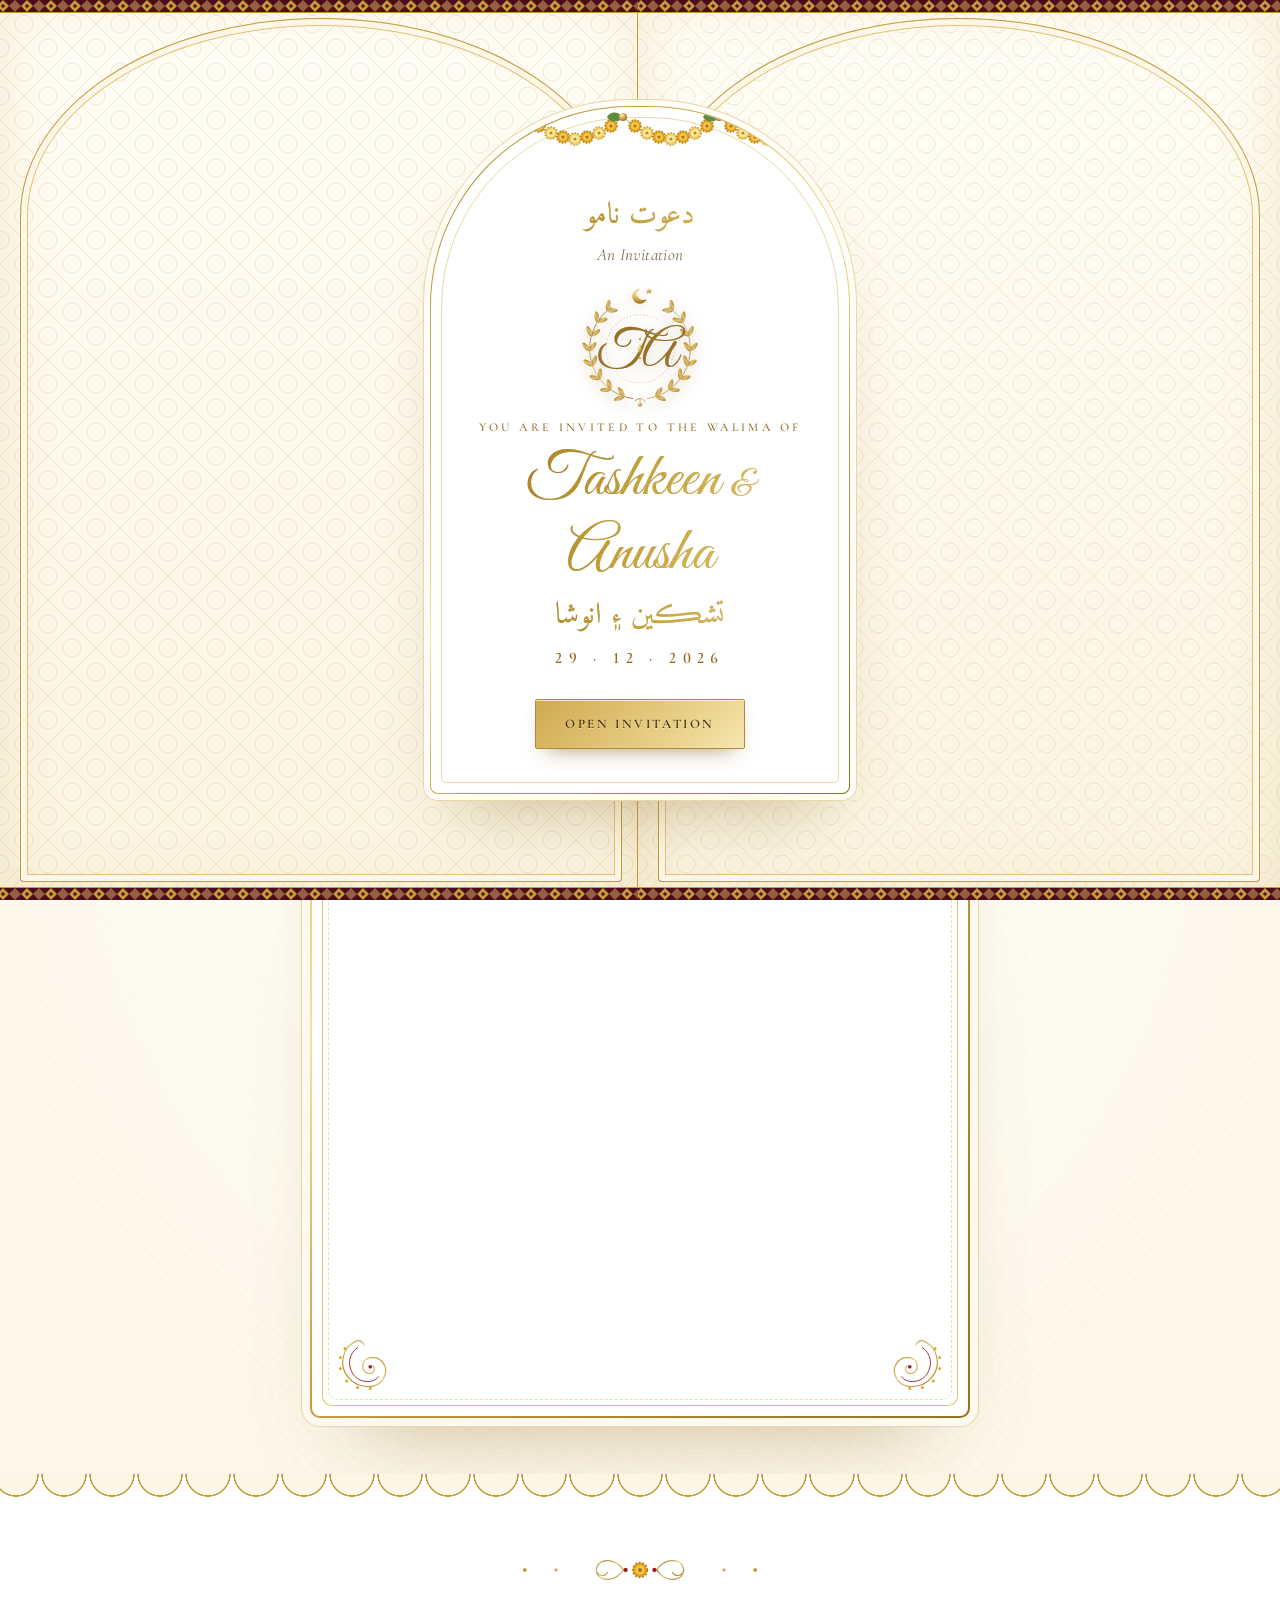
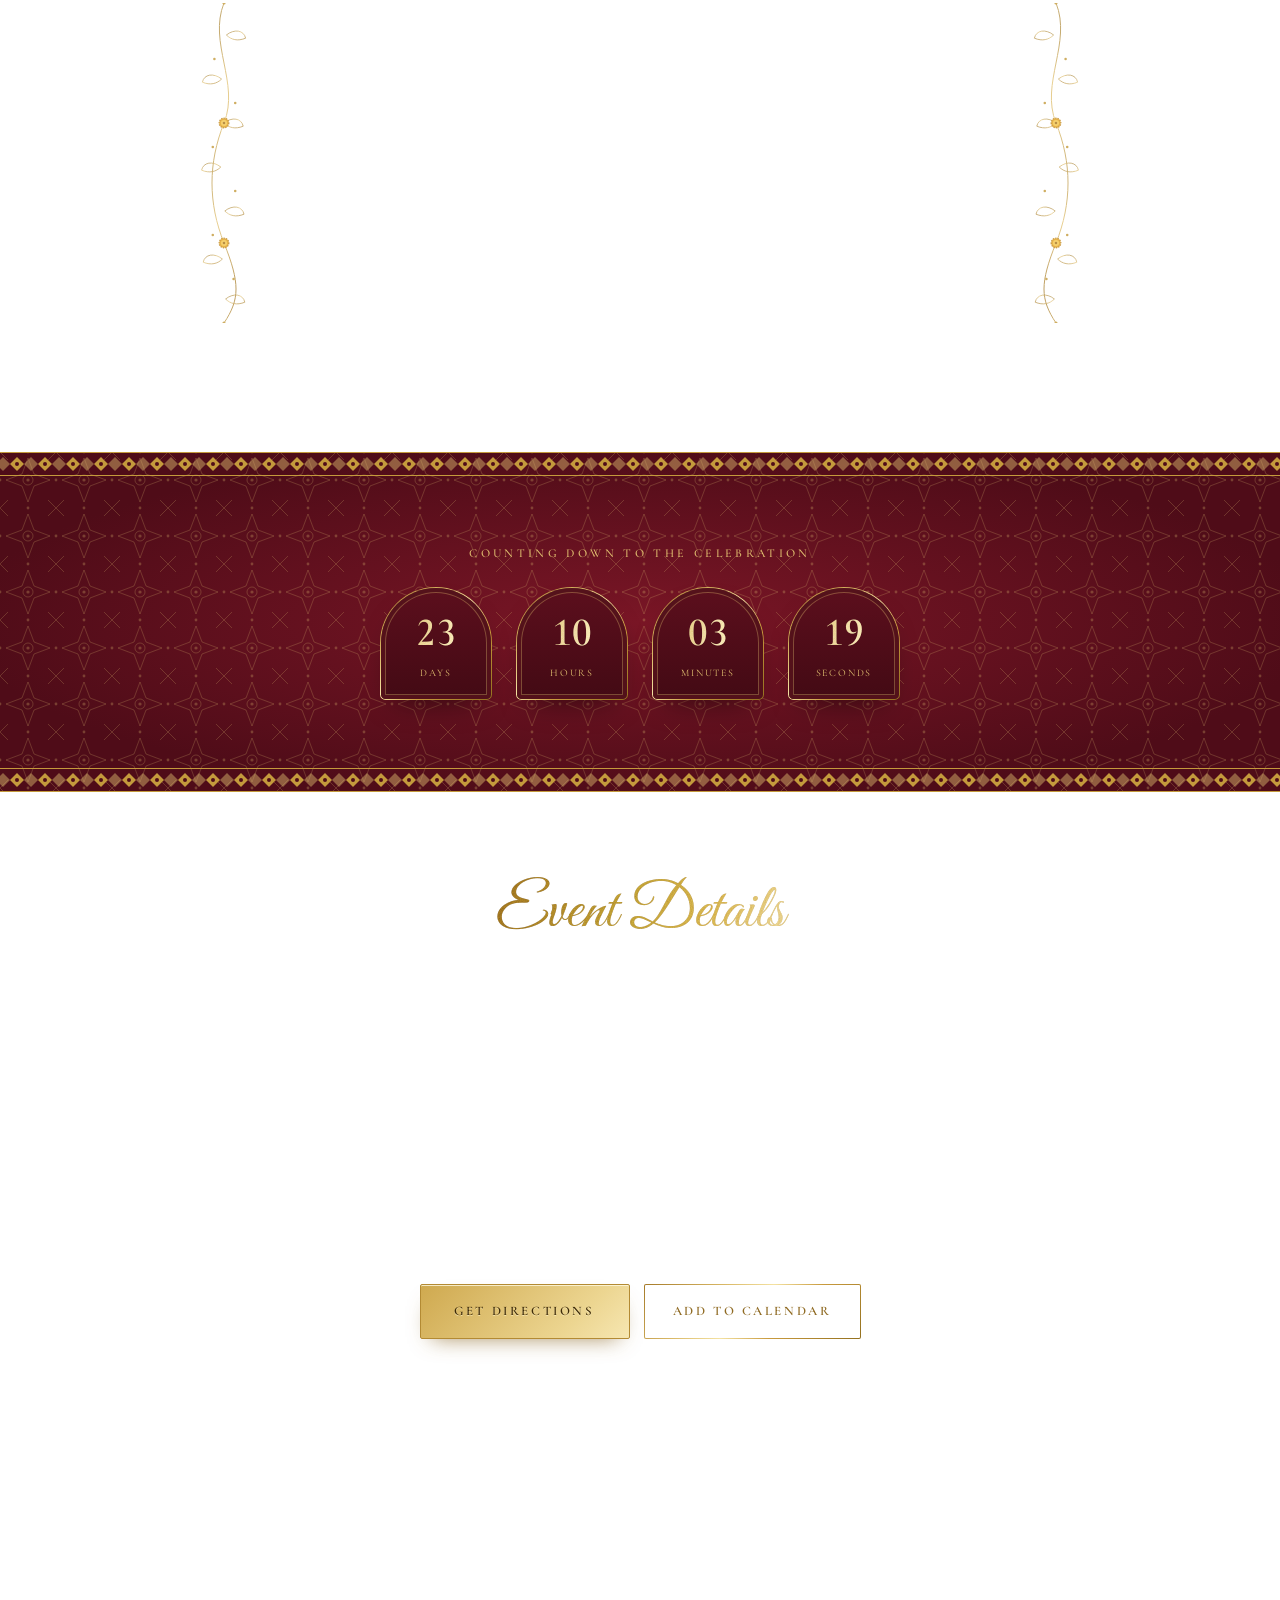
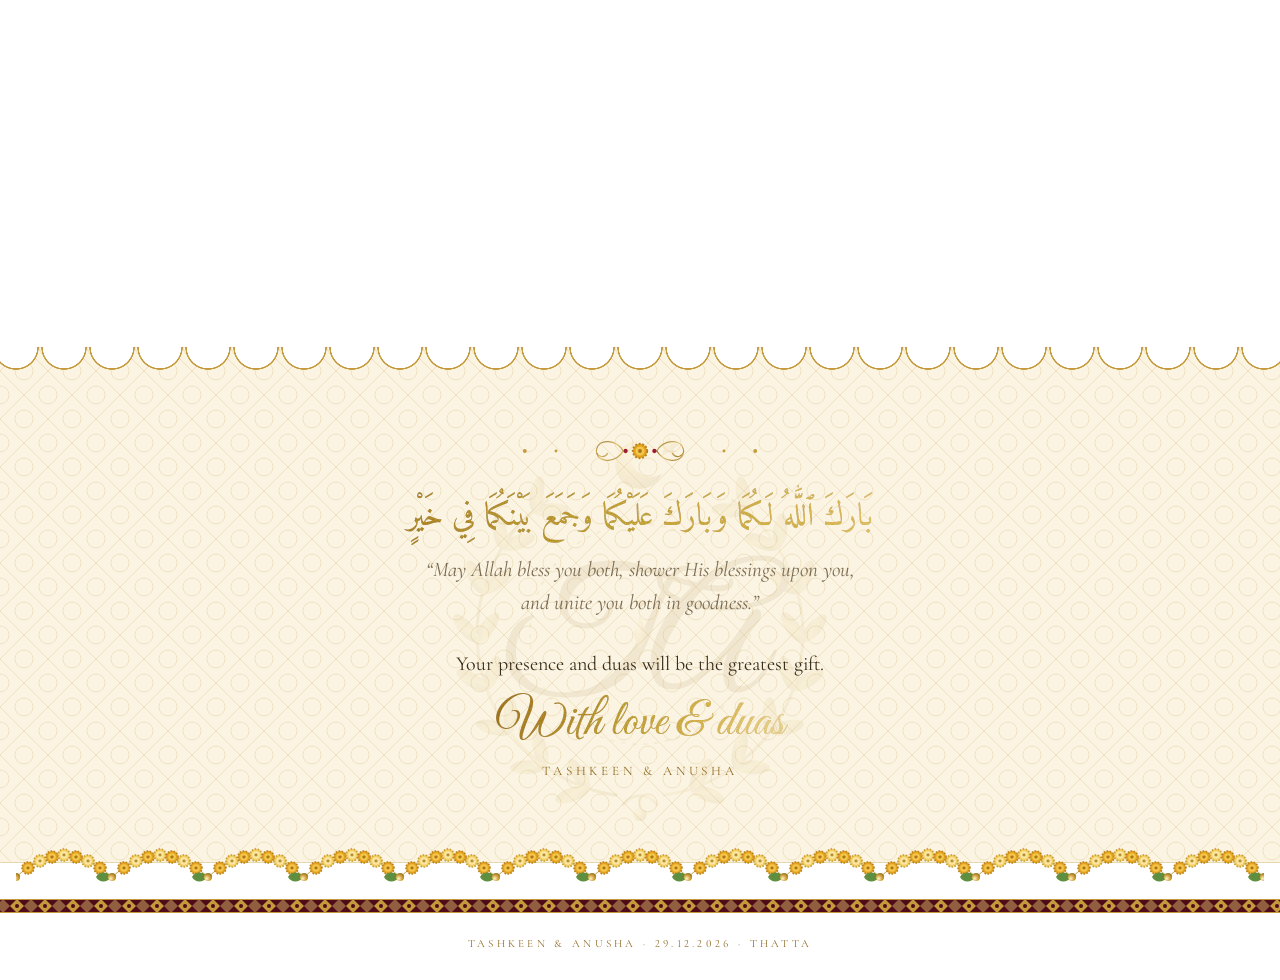
==== commit d2e8b042: "Names as focal point, Sindhi throughout, compact details, framed map - Couple's names are now the la" ====
--- a/index.html
+++ b/index.html
@@ -18,7 +18,7 @@
   <link rel="icon" href="favicon.svg" type="image/svg+xml">
   <link rel="preconnect" href="https://fonts.googleapis.com">
   <link rel="preconnect" href="https://fonts.gstatic.com" crossorigin>
-  <link href="https://fonts.googleapis.com/css2?family=Amiri&family=Cinzel:wght@500;600&family=Cormorant+Garamond:ital@0;1&family=Great+Vibes&family=Noto+Nastaliq+Urdu:wght@400;600&display=swap" rel="stylesheet">
+  <link href="https://fonts.googleapis.com/css2?family=Amiri&family=Cormorant+Garamond:ital,wght@0,400;0,500;0,600;1,400&family=Great+Vibes&display=swap" rel="stylesheet">
   <link rel="stylesheet" href="styles.css">
 </head>
 <body>
@@ -28,13 +28,13 @@
     <div class="door door-right" aria-hidden="true"><div class="door-panel"></div><span class="door-ring"></span></div>
     <div class="opening-card">
       <svg class="garland garland-card" aria-hidden="true"><rect width="100%" height="100%" fill="url(#garland)"/></svg>
-      <p class="urdu urdu-heading foil">دعوت نامہ</p>
+      <p class="sd sd-heading foil" lang="sd" dir="rtl">دعوت نامو</p>
       <p class="en-only translation-line">An Invitation</p>
       <svg class="monogram" viewBox="0 0 200 200" role="img" aria-label="T and A monogram"><use href="#monogram"/></svg>
       <p class="greeting" id="greeting" hidden></p>
       <p class="eyebrow">You are invited to the Walima of</p>
       <h1 class="script foil">Tashkeen <span class="amp">&amp;</span> Anusha</h1>
-      <p class="sindhi sindhi-small foil" lang="sd" dir="rtl">تشڪين ۽ انوشا</p>
+      <p class="sd sindhi-small foil" lang="sd" dir="rtl">تشڪين ۽ انوشا</p>
       <p class="opening-date">29 · 12 · 2026</p>
       <button class="btn btn-solid" id="openBtn" type="button">Open Invitation</button>
     </div>
@@ -47,18 +47,18 @@
     <!-- Hero -->
     <section class="hero">
       <!-- Hanging marigold strings -->
-      <div class="laris laris-left" aria-hidden="true">
+      <div class="laris laris-left parallax" data-speed=".18" aria-hidden="true">
         <svg style="height:52%"><rect width="100%" height="100%" fill="url(#lari)"/></svg>
         <svg style="height:34%"><rect width="100%" height="100%" fill="url(#lari)"/></svg>
         <svg style="height:20%"><rect width="100%" height="100%" fill="url(#lari)"/></svg>
       </div>
-      <div class="laris laris-right" aria-hidden="true">
+      <div class="laris laris-right parallax" data-speed=".18" aria-hidden="true">
         <svg style="height:20%"><rect width="100%" height="100%" fill="url(#lari)"/></svg>
         <svg style="height:34%"><rect width="100%" height="100%" fill="url(#lari)"/></svg>
         <svg style="height:52%"><rect width="100%" height="100%" fill="url(#lari)"/></svg>
       </div>
 
-      <div class="lamps" aria-hidden="true">
+      <div class="lamps parallax" data-speed=".35" aria-hidden="true">
         <div class="lamp" style="--x:9%;--len:90px;--d:0s"><svg viewBox="0 0 40 72"><use href="#lantern"/></svg></div>
         <div class="lamp" style="--x:19%;--len:40px;--d:-1.4s"><svg viewBox="0 0 40 72"><use href="#lantern"/></svg></div>
         <div class="lamp" style="--x:81%;--len:40px;--d:-.7s"><svg viewBox="0 0 40 72"><use href="#lantern"/></svg></div>
@@ -72,124 +72,131 @@
 
         <p class="bismillah foil" lang="ar" dir="rtl">بِسْمِ ٱللَّٰهِ ٱلرَّحْمَٰنِ ٱلرَّحِيمِ</p>
         <p class="en-only translation-line">In the name of Allah, the Most Gracious, the Most Merciful</p>
-        <p class="urdu urdu-title foil reveal" lang="ur" dir="rtl">دعوتِ ولیمہ</p>
-        <p class="en-only translation-line reveal">Dawat-e-Walima · The Walima Invitation</p>
+        <p class="sd sd-title foil reveal" lang="sd" dir="rtl">وليمي جي دعوت</p>
+        <p class="en-only translation-line reveal">Walime ji Dawat · The Walima Invitation</p>
         <svg class="divider reveal" viewBox="0 0 200 30" aria-hidden="true"><use href="#kairi-divider"/></svg>
-        <p class="lead reveal" data-ur="اللہ تعالیٰ کے فضل و کرم اور بزرگوں کی دعاؤں کے ساتھ<br>آپ کو تقریبِ ولیمہ میں شرکت کی دعوت دی جاتی ہے">With the blessings of Allah ﷻ and the duas of our elders,<br>we request the pleasure of your company at the</p>
-        <h2 class="script title foil reveal" data-ur="تقریبِ ولیمہ">Walima Reception</h2>
-        <p class="lead reveal" data-ur="بسلسلۂ شادی خانہ آبادی">celebrating the blessed union of</p>
+        <p class="lead reveal" data-sd="الله تعاليٰ جي فضل ۽ وڏن جي دعائن سان<br>اوهان کي وليمي جي دعوت ڏجي ٿي">With the blessings of Allah <span class="sym">ﷻ</span> and the duas of our elders,<br>we request the pleasure of your company</p>
+        <p class="title reveal" data-sd="وليمي جي تقريب">at the Walima Reception of</p>
+
         <div class="couple reveal">
           <p class="name script foil">Tashkeen</p>
           <p class="amp-line"><span>&amp;</span></p>
           <p class="name script foil">Anusha</p>
-          <p class="sindhi sindhi-names foil" lang="sd" dir="rtl">تشڪين ۽ انوشا</p>
-          <span class="sparkle" style="--x:12%;--y:8%;--d:0s"></span>
-          <span class="sparkle" style="--x:84%;--y:18%;--d:1.1s"></span>
-          <span class="sparkle" style="--x:22%;--y:52%;--d:2.3s"></span>
-          <span class="sparkle" style="--x:78%;--y:60%;--d:.6s"></span>
-          <span class="sparkle" style="--x:50%;--y:2%;--d:1.8s"></span>
-          <span class="sparkle" style="--x:66%;--y:88%;--d:2.9s"></span>
+          <p class="sd sindhi-names foil" lang="sd" dir="rtl">تشڪين ۽ انوشا</p>
+          <span class="sparkle" style="--x:10%;--y:6%;--d:0s"></span>
+          <span class="sparkle" style="--x:86%;--y:16%;--d:1.1s"></span>
+          <span class="sparkle" style="--x:20%;--y:50%;--d:2.3s"></span>
+          <span class="sparkle" style="--x:80%;--y:58%;--d:.6s"></span>
+          <span class="sparkle" style="--x:50%;--y:0%;--d:1.8s"></span>
+          <span class="sparkle" style="--x:68%;--y:90%;--d:2.9s"></span>
         </div>
         <p class="hosts reveal" id="hosts" hidden></p>
 
         <div class="date-block reveal">
-          <div class="date-side" data-ur="منگل">Tuesday</div>
+          <div class="date-side" data-sd="اڱارو">Tuesday</div>
           <div class="date-main">
-            <span class="month" data-ur="دسمبر">December</span>
+            <span class="month" data-sd="ڊسمبر">December</span>
             <span class="day foil">29</span>
             <span class="year">2026</span>
           </div>
-          <div class="date-side" data-ur="رات ۸ بجے">8:00 PM</div>
-        </div>
-
-        <p class="venue-line reveal" data-ur="زم زم لان · ٹھٹھہ">Zam Zam Lawn · Thatta</p>
-        <p class="inshallah reveal" data-ur="— ان شاء اللہ —">— Insha’Allah —</p>
-      </div>
-    </section>
-
-    <!-- Urdu invitation -->
-    <section class="section urdu-section">
+          <div class="date-side" data-sd="رات 8 وڳي">8:00 PM</div>
+        </div>
+
+        <p class="venue-line reveal" data-sd="زم زم لان · ٺٽو">Zam Zam Lawn · Thatta</p>
+        <p class="inshallah reveal" data-sd="— ان شاءَ الله —">— Insha’Allah —</p>
+      </div>
+    </section>
+
+    <!-- Sindhi invitation -->
+    <section class="section sd-section edge-top" style="--edge:#fcf6e6">
+      <svg class="vine vine-left" viewBox="0 0 60 400" aria-hidden="true"><use href="#vine"/></svg>
+      <svg class="vine vine-right" viewBox="0 0 60 400" aria-hidden="true"><use href="#vine"/></svg>
       <svg class="divider" viewBox="0 0 200 30" aria-hidden="true"><use href="#kairi-divider"/></svg>
-      <p class="urdu urdu-body reveal" lang="ur" dir="rtl">
-        شادی خانہ آبادی کی پُرمسرت تقریب کے موقع پر<br>
-        دعوتِ ولیمہ میں آپ کی شرکت<br>
-        ہمارے لیے باعثِ مسرت و افتخار ہوگی
+      <p class="sd sd-body reveal" lang="sd" dir="rtl">
+        شاديءَ جي خوشين ڀريي موقعي تي<br>
+        وليمي جي دعوت ۾ اوهان جي شرڪت<br>
+        اسان لاءِ خوشي ۽ فخر جو باعث ٿيندي
       </p>
       <p class="en-only translation reveal">“On the joyous occasion of the wedding celebrations,<br>your presence at the Walima would be a matter of great joy and honour for us.”</p>
-      <p class="urdu urdu-small foil reveal" lang="ur" dir="rtl">آپ کی آمد کے منتظر</p>
+      <p class="sd sd-small foil reveal" lang="sd" dir="rtl">اوهان جي آمد جا منتظر</p>
       <p class="en-only translation-line reveal">Eagerly awaiting your arrival</p>
     </section>
 
     <!-- Countdown -->
     <section class="section countdown-section">
-      <p class="eyebrow" data-ur="تقریب میں باقی وقت">Counting down to the celebration</p>
+      <p class="eyebrow" data-sd="تقريب ۾ باقي وقت">Counting down to the celebration</p>
       <div class="countdown" id="countdown" aria-live="polite">
-        <div class="unit"><span class="foil" id="cd-days">00</span><small data-ur="دن">Days</small></div>
-        <div class="unit"><span class="foil" id="cd-hours">00</span><small data-ur="گھنٹے">Hours</small></div>
-        <div class="unit"><span class="foil" id="cd-mins">00</span><small data-ur="منٹ">Minutes</small></div>
-        <div class="unit"><span class="foil" id="cd-secs">00</span><small data-ur="سیکنڈ">Seconds</small></div>
-      </div>
-      <p class="countdown-done" id="countdownDone" data-ur="تقریب کا آغاز ہو چکا ہے — الحمدللہ!" hidden>The celebration has begun — Alhamdulillah!</p>
+        <div class="unit"><span class="foil" id="cd-days">00</span><small data-sd="ڏينهن">Days</small></div>
+        <div class="unit"><span class="foil" id="cd-hours">00</span><small data-sd="ڪلاڪ">Hours</small></div>
+        <div class="unit"><span class="foil" id="cd-mins">00</span><small data-sd="منٽ">Minutes</small></div>
+        <div class="unit"><span class="foil" id="cd-secs">00</span><small data-sd="سيڪنڊ">Seconds</small></div>
+      </div>
+      <p class="countdown-done" id="countdownDone" data-sd="تقريب شروع ٿي چڪي آهي — الحمدلله!" hidden>The celebration has begun — Alhamdulillah!</p>
     </section>
 
     <!-- Details -->
     <section class="section details">
-      <h3 class="section-title foil" data-ur="تقریب کی تفصیل">Event Details</h3>
-      <div class="cards">
-        <article class="card reveal">
+      <h3 class="section-title foil" data-sd="تقريب جو تفصيل">Event Details</h3>
+      <div class="details-card reveal">
+        <div class="detail">
           <svg class="icon" viewBox="0 0 24 24" aria-hidden="true"><rect x="3" y="5" width="18" height="16" rx="2"/><path d="M3 10h18M8 3v4M16 3v4"/></svg>
-          <p class="urdu card-urdu foil" lang="ur">تاریخ</p>
-          <h4>Date</h4>
-          <p data-ur="منگل<br>29 دسمبر 2026">Tuesday<br>29 December 2026</p>
-        </article>
-        <article class="card reveal">
+          <h4><span class="sd-label" lang="sd">تاريخ</span>Date</h4>
+          <p data-sd="اڱارو<br>29 ڊسمبر 2026">Tuesday<br>29 December 2026</p>
+        </div>
+        <div class="detail">
           <svg class="icon" viewBox="0 0 24 24" aria-hidden="true"><circle cx="12" cy="12" r="9"/><path d="M12 7v5l3 2"/></svg>
-          <p class="urdu card-urdu foil" lang="ur">وقت</p>
-          <h4>Time</h4>
-          <p data-ur="رات 8 بجے<br>بعد ازاں طعام">8:00 PM<br>Dinner to follow</p>
-        </article>
-        <article class="card reveal">
+          <h4><span class="sd-label" lang="sd">وقت</span>Time</h4>
+          <p data-sd="رات 8 وڳي<br>ان کان پوءِ ماني">8:00 PM<br>Dinner to follow</p>
+        </div>
+        <div class="detail">
           <svg class="icon" viewBox="0 0 24 24" aria-hidden="true"><path d="M12 21s-7-6.2-7-11.5A7 7 0 0 1 19 9.5C19 14.8 12 21 12 21z"/><circle cx="12" cy="9.5" r="2.5"/></svg>
-          <p class="urdu card-urdu foil" lang="ur">مقام</p>
-          <h4>Venue</h4>
-          <p data-ur="زم زم لان<br>ٹھٹھہ، سندھ">Zam Zam Lawn<br>Thatta, Sindh</p>
-        </article>
+          <h4><span class="sd-label" lang="sd">هنڌ</span>Venue</h4>
+          <p data-sd="زم زم لان<br>ٺٽو، سنڌ">Zam Zam Lawn<br>Thatta, Sindh</p>
+        </div>
       </div>
 
       <div class="actions">
         <a class="btn btn-solid" target="_blank" rel="noopener"
-           href="https://www.google.com/maps/search/?api=1&query=Zam+Zam+Lawn+Thatta" data-ur="راستہ دیکھیں">Get Directions</a>
-        <button class="btn btn-outline" id="calendarBtn" type="button" data-ur="کیلنڈر میں شامل کریں">Add to Calendar</button>
+           href="https://www.google.com/maps/search/?api=1&query=Zam+Zam+Lawn+Thatta" data-sd="رستو ڏسو">Get Directions</a>
+        <button class="btn btn-outline" id="calendarBtn" type="button" data-sd="ڪئلينڊر ۾ شامل ڪريو">Add to Calendar</button>
         <a class="btn btn-whatsapp" id="rsvpBtn" target="_blank" rel="noopener" href="#" hidden>
           <svg viewBox="0 0 24 24" aria-hidden="true"><path d="M12 3a9 9 0 0 0-7.8 13.5L3 21l4.6-1.2A9 9 0 1 0 12 3z"/><path d="M8.8 8.2c.2-.5.5-.5.8-.5h.5c.2 0 .4.1.5.4l.7 1.6c.1.2 0 .4-.1.6l-.5.6c-.1.1-.1.3 0 .5a6 6 0 0 0 2.9 2.6c.2.1.4 0 .5-.1l.6-.7c.2-.2.4-.2.6-.1l1.6.8c.2.1.3.3.3.5 0 .9-.7 1.7-1.6 1.8-1 .1-2.6-.2-4.4-1.8-1.7-1.5-2.6-3.3-2.6-4.3 0-.6.2-1.3.6-1.9z" fill="currentColor" stroke="none"/></svg>
-          <span data-ur="واٹس ایپ پر شرکت کی تصدیق کریں">RSVP on WhatsApp</span>
+          <span data-sd="واٽس ايپ تي شرڪت جي تصديق ڪريو">RSVP on WhatsApp</span>
         </a>
       </div>
     </section>
 
     <!-- Map -->
     <section class="section map-section">
-      <div class="map-wrap reveal">
-        <iframe title="Map of Zam Zam Lawn, Thatta" loading="lazy"
-          referrerpolicy="no-referrer-when-downgrade"
-          src="https://maps.google.com/maps?q=Zam%20Zam%20Lawn%20Thatta&z=14&output=embed"></iframe>
+      <div class="map-frame reveal">
+        <svg class="finial map-finial" viewBox="0 0 60 60" aria-hidden="true"><use href="#finial"/></svg>
+        <div class="map-wrap">
+          <iframe title="Map of Zam Zam Lawn, Thatta" loading="lazy"
+            referrerpolicy="no-referrer-when-downgrade"
+            src="https://maps.google.com/maps?q=Zam%20Zam%20Lawn%20Thatta&z=14&output=embed"></iframe>
+        </div>
+        <a class="map-label" target="_blank" rel="noopener" href="https://www.google.com/maps/search/?api=1&query=Zam+Zam+Lawn+Thatta">
+          <svg viewBox="0 0 40 72" aria-hidden="true"><use href="#lantern"/></svg>
+          <span data-sd="زم زم لان · ٺٽو">Zam Zam Lawn · Thatta</span>
+        </a>
       </div>
     </section>
 
     <!-- Dua -->
-    <section class="section dua">
-      <svg class="watermark" viewBox="0 0 200 200" aria-hidden="true"><use href="#monogram"/></svg>
+    <section class="section dua edge-top" style="--edge:#ffffff">
+      <svg class="watermark parallax" data-speed="-.08" viewBox="0 0 200 200" aria-hidden="true"><use href="#monogram"/></svg>
       <svg class="divider" viewBox="0 0 200 30" aria-hidden="true"><use href="#kairi-divider"/></svg>
       <p class="arabic foil" lang="ar" dir="rtl">بَارَكَ ٱللَّٰهُ لَكُمَا وَبَارَكَ عَلَيْكُمَا وَجَمَعَ بَيْنَكُمَا فِي خَيْرٍ</p>
-      <p class="translation" data-ur="“اللہ تم دونوں کو برکت دے، تم پر برکتیں نازل فرمائے<br>اور تم دونوں کو خیر و بھلائی پر جمع رکھے۔”">“May Allah bless you both, shower His blessings upon you,<br>and unite you both in goodness.”</p>
-      <p class="closing" data-ur="آپ کی شرکت اور دعائیں ہمارے لیے سب سے قیمتی تحفہ ہوں گی۔">Your presence and duas will be the greatest gift.</p>
-      <p class="script signoff foil" data-ur="محبت اور دعاؤں کے ساتھ">With love &amp; duas</p>
+      <p class="translation" data-sd="“الله اوهان ٻنهي کي برڪت ڏئي، اوهان تي برڪتون نازل ڪري<br>۽ اوهان ٻنهي کي ڀلائيءَ تي گڏ رکي.”">“May Allah bless you both, shower His blessings upon you,<br>and unite you both in goodness.”</p>
+      <p class="closing" data-sd="اوهان جي شرڪت ۽ دعائون اسان لاءِ سڀ کان قيمتي تحفو آهن.">Your presence and duas will be the greatest gift.</p>
+      <p class="script signoff foil" data-sd="پيار ۽ دعائن سان">With love &amp; duas</p>
       <p class="from">Tashkeen &amp; Anusha</p>
     </section>
   </main>
 
   <footer class="footer">
     <svg class="garland garland-bottom" aria-hidden="true"><rect width="100%" height="100%" fill="url(#garland)"/></svg>
+    <div class="ajrak-strip" aria-hidden="true"></div>
     <p>Tashkeen &amp; Anusha · 29.12.2026 · Thatta</p>
   </footer>
 
@@ -197,7 +204,7 @@
 
   <!-- Floating controls (shown after the card is opened) -->
   <div class="controls" id="controls" hidden>
-    <button class="ctrl" id="langBtn" type="button" aria-label="Read in Urdu"><span class="ctrl-ur">اردو</span></button>
+    <button class="ctrl" id="langBtn" type="button" aria-label="Read in Sindhi"><span class="ctrl-sd">سنڌي</span></button>
     <button class="ctrl" id="musicBtn" type="button" aria-label="Pause music" hidden>
       <svg viewBox="0 0 24 24" aria-hidden="true"><path d="M9 18V6l10-2v12"/><circle cx="6.5" cy="18" r="2.5"/><circle cx="16.5" cy="16" r="2.5"/></svg>
     </button>
@@ -345,6 +352,20 @@
       <path d="M20 64l3 4-3 4-3-4z" fill="#8f1d2c"/>
     </symbol>
 
+    <!-- Mehndi vine for section sides -->
+    <symbol id="vine" viewBox="0 0 60 400">
+      <path d="M30 0C10 50 50 100 30 150S10 250 30 300S50 370 30 400" fill="none" stroke="url(#goldLine)" stroke-width="1.2"/>
+      <g fill="none" stroke="url(#goldLine)" stroke-width="1">
+        <path d="M33 40c10-8 22-6 24 4c-10 4-18 2-24-4z"/><path d="M27 95c-10-8-22-6-24 4c10 4 18 2 24-4z"/>
+        <path d="M30 150c10-8 22-6 24 4c-10 4-18 2-24-4z"/><path d="M26 205c-10-8-22-6-24 4c10 4 18 2 24-4z"/>
+        <path d="M31 260c10-8 22-6 24 4c-10 4-18 2-24-4z"/><path d="M28 320c-10-8-22-6-24 4c10 4 18 2 24-4z"/>
+        <path d="M32 370c10-8 22-6 24 4c-10 4-18 2-24-4z"/>
+      </g>
+      <g fill="#c49a3c"><circle cx="30" cy="0" r="2"/><circle cx="18" cy="70" r="1.6"/><circle cx="44" cy="125" r="1.6"/>
+        <circle cx="16" cy="180" r="1.6"/><circle cx="44" cy="235" r="1.6"/><circle cx="16" cy="290" r="1.6"/><circle cx="42" cy="345" r="1.6"/><circle cx="30" cy="400" r="2"/></g>
+      <use href="#genda" x="30" y="150" transform="scale(1)"/><use href="#genda" x="30" y="300"/>
+    </symbol>
+
     <!-- Dome finial for the arch -->
     <symbol id="finial" viewBox="0 0 60 60">
       <g fill="none" stroke="url(#goldLine)" stroke-width="1.2">
--- a/styles.css
+++ b/styles.css
@@ -11,9 +11,8 @@
   --muted: #7a6a50;
   --serif: "Cormorant Garamond", Georgia, serif;
   --script: "Great Vibes", cursive;
-  --caps: "Cinzel", "Cormorant Garamond", serif;
+  --caps: "Cormorant Garamond", Georgia, serif;
   --arabic: "Amiri", "Traditional Arabic", serif;
-  --urdu: "Noto Nastaliq Urdu", "Jameel Noori Nastaleeq", "Amiri", serif;
   --sindhi: "Amiri", "MB Lateefi", "Lateef", serif;
   --maroon-band: #4f0c18;
 
@@ -44,6 +43,7 @@
   line-height: 1.6;
   text-align: center;
   -webkit-font-smoothing: antialiased;
+  font-feature-settings: "lnum" 1;
   overflow-x: hidden;
 }
 
@@ -67,7 +67,7 @@
 
 /* Gold gradient border on a rounded box: white fill, foil edge */
 .gold-edge,
-.arch, .opening-card, .card, .unit, .map-wrap {
+.arch, .opening-card, .details-card, .unit, .map-frame {
   border: 1.5px solid transparent;
   background:
     linear-gradient(var(--white), var(--white)) padding-box,
@@ -156,7 +156,7 @@
   padding: 0 .1em;
 }
 .opening-card .script .amp { font-size: .6em; }
-.opening-date { font-family: var(--caps); letter-spacing: .4em; font-size: 14px; color: var(--gold-deep); margin-bottom: 28px; }
+.opening-date { font-family: var(--caps); font-weight: 600; font-variant-numeric: lining-nums; letter-spacing: .4em; font-size: 16px; color: var(--gold-deep); margin-bottom: 28px; }
 
 .monogram {
   display: block;
@@ -164,8 +164,9 @@
   margin: 0 auto 4px;
   filter: drop-shadow(0 4px 8px rgba(138, 100, 32, .25));
 }
-.sindhi { font-family: var(--sindhi); direction: rtl; }
+.sd { font-family: var(--sindhi); direction: rtl; }
 .sindhi-small { font-size: clamp(24px, 6.4vw, 30px); line-height: 1.6; margin: -4px 0 6px; }
+.sym { font-family: var(--arabic); font-style: normal; font-size: 1.05em; }
 
 /* ---------- Typography ---------- */
 .eyebrow {
@@ -178,8 +179,7 @@
 }
 .script { font-family: var(--script); font-weight: 400; }
 .lead { font-size: clamp(18px, 4.6vw, 22px); font-style: italic; color: var(--muted); }
-.urdu { font-family: var(--urdu); direction: rtl; line-height: 2.2; }
-.urdu-heading { font-size: 26px; margin-top: 18px; line-height: 2.1; }
+.sd-heading { font-size: 30px; margin-top: 18px; line-height: 1.8; }
 
 .translation-line {
   font-family: var(--serif);
@@ -265,24 +265,27 @@
   font-size: clamp(24px, 6vw, 34px);
   line-height: 1.9;
 }
-.urdu-title {
-  font-size: clamp(36px, 9.5vw, 56px);
-  font-weight: 600;
-  line-height: 2.1;
-  margin: 8px 0 0;
+.sd-title {
+  font-size: clamp(34px, 9vw, 52px);
+  line-height: 1.8;
+  margin: 6px 0 0;
 }
 
 .hero .lead { margin: 10px 0; }
 .title {
-  font-size: clamp(48px, 12vw, 84px);
-  line-height: 1.2;
-  margin: 4px 0 6px;
-  padding: 0 .1em;
-}
-
-.couple { margin: 14px 0 6px; }
+  font-family: var(--caps);
+  font-weight: 600;
+  font-size: clamp(13px, 3.4vw, 15px);
+  letter-spacing: .32em;
+  text-transform: uppercase;
+  color: var(--gold-deep);
+  margin: 22px 0 0;
+}
+.title::before, .title::after { content: "✦"; font-size: .8em; color: var(--gold); margin: 0 .8em; letter-spacing: 0; }
+
+.couple { margin: 6px 0 6px; }
 .couple .name {
-  font-size: clamp(56px, 14.5vw, 92px);
+  font-size: clamp(68px, 18vw, 120px);
   line-height: 1.2;
   padding: 0 .12em;
   display: inline-block;
@@ -360,9 +363,12 @@
   padding: 0 .1em;
 }
 
-.urdu-section { padding: 64px 16px 72px; background: var(--white); }
-.urdu-body { font-size: clamp(20px, 5vw, 28px); color: var(--ink); line-height: 2.4; margin: 12px 0 8px; }
-.urdu-small { font-size: clamp(20px, 4.8vw, 24px); margin-top: 22px; display: inline-block; }
+.sd-section { position: relative; padding: 72px 16px 80px; background: var(--white); overflow: hidden; }
+.sd-body { font-size: clamp(22px, 5.6vw, 30px); color: var(--ink); line-height: 2.1; margin: 12px 0 8px; }
+.sd-small { font-size: clamp(22px, 5.4vw, 28px); margin-top: 22px; display: inline-block; line-height: 1.8; }
+.vine { position: absolute; top: 50%; width: 48px; height: 320px; transform: translateY(-50%); opacity: .8; }
+.vine-left { left: max(8px, calc(50% - 440px)); }
+.vine-right { right: max(8px, calc(50% - 440px)); transform: translateY(-50%) scaleX(-1); }
 
 .countdown-section {
   position: relative;
@@ -429,40 +435,60 @@
 }
 .countdown-done { margin-top: 20px; font-style: italic; font-size: 22px; color: var(--gold-deep); }
 
-.cards {
+.details-card {
+  position: relative;
   display: grid;
   grid-template-columns: repeat(3, 1fr);
-  gap: 22px;
-  max-width: 900px;
+  max-width: 860px;
   margin: 0 auto;
-}
-.card {
-  position: relative;
-  padding: 36px 20px 32px;
-  border-radius: 120px 120px 8px 8px;
-  box-shadow: 0 18px 40px -28px rgba(143, 106, 34, .55);
-  transition: transform .4s ease, box-shadow .4s ease;
-}
-.card::before {
-  content: "";
-  position: absolute;
-  inset: 6px;
+  padding: 34px 10px 30px;
+  border-radius: 40px 40px 8px 8px;
+  box-shadow: 0 24px 50px -32px rgba(143, 106, 34, .6);
+  overflow: hidden;
+}
+.details-card::before {
+  content: "";
+  position: absolute;
+  top: 0; left: 0; right: 0;
+  height: 14px;
+  background: var(--ajrak-border) repeat-x center / auto 14px, var(--maroon-band);
+  border-bottom: 1px solid var(--gold);
+}
+.details-card::after {
+  content: "";
+  position: absolute;
+  inset: 22px 8px 8px;
   border: 1px solid var(--line);
-  border-radius: 114px 114px 4px 4px;
+  border-radius: 30px 30px 4px 4px;
   pointer-events: none;
 }
-.card:hover { transform: translateY(-4px); box-shadow: 0 26px 50px -26px rgba(143, 106, 34, .6); }
-.card-urdu { font-size: 22px; line-height: 2.1; margin: 6px auto 0; display: table; }
-.card h4 {
+.detail { padding: 14px 18px 6px; position: relative; }
+.detail + .detail::before {
+  content: "";
+  position: absolute;
+  left: 0; top: 18%; bottom: 12%;
+  width: 1px;
+  background: linear-gradient(transparent, var(--gold), transparent);
+}
+.detail h4 {
   font-family: var(--caps);
   font-weight: 600;
-  font-size: 12px;
+  font-size: 13px;
   letter-spacing: .3em;
   text-transform: uppercase;
   color: var(--gold-deep);
-  margin: 0 0 10px;
-}
-.card p { font-size: 20px; }
+  margin: 8px 0 6px;
+}
+.sd-label {
+  display: block;
+  font-family: var(--sindhi);
+  font-size: 20px;
+  letter-spacing: 0;
+  text-transform: none;
+  color: var(--maroon);
+  line-height: 1.6;
+}
+.detail p { font-size: 20px; line-height: 1.5; }
 
 .icon {
   width: 34px; height: 34px;
@@ -516,22 +542,55 @@
 .btn:focus-visible { outline: 2px solid var(--gold-deep); outline-offset: 3px; }
 
 .map-section { padding-top: 0; }
+.map-frame {
+  position: relative;
+  max-width: 860px;
+  margin: 40px auto 0;
+  padding: 12px;
+  border-width: 2px;
+  border-radius: 50% 50% 10px 10px / 130px 130px 10px 10px;
+  box-shadow: 0 0 0 7px rgba(255, 253, 246, .9), 0 0 0 8px var(--line), 0 30px 60px -36px rgba(143, 106, 34, .6);
+}
+.map-finial { top: -50px; }
 .map-wrap {
-  max-width: 900px;
-  margin: 0 auto;
-  padding: 10px;
-  border-radius: 8px;
+  position: relative;
+  overflow: hidden;
+  border-radius: 50% 50% 4px 4px / 120px 120px 4px 4px;
+  box-shadow: inset 0 0 0 1px var(--gold-soft);
+  background: var(--cream);
 }
 .map-wrap iframe {
   display: block;
   width: 100%;
-  height: 340px;
+  height: 380px;
   border: 0;
-  border-radius: 4px;
-  filter: grayscale(.55) sepia(.3) brightness(1.04);
-}
-
-.dua { background: var(--jaali), var(--cream); border-top: 1px solid var(--line); }
+  filter: grayscale(.5) sepia(.35) brightness(1.04) contrast(.95);
+}
+.map-label {
+  position: absolute;
+  left: 50%;
+  bottom: -22px;
+  transform: translateX(-50%);
+  display: inline-flex;
+  align-items: center;
+  gap: 10px;
+  padding: 8px 22px 8px 14px;
+  white-space: nowrap;
+  border-radius: 999px;
+  border: 1.5px solid transparent;
+  background: linear-gradient(#fffdf6, #fffdf6) padding-box, var(--foil-flat) border-box;
+  box-shadow: 0 10px 24px -12px rgba(138, 100, 32, .7);
+  font-family: var(--caps);
+  font-weight: 600;
+  font-size: 14px;
+  letter-spacing: .2em;
+  text-transform: uppercase;
+  color: var(--gold-deep);
+  text-decoration: none;
+}
+.map-label svg { width: 16px; height: 29px; }
+
+.dua { background: var(--jaali), var(--cream); }
 .dua .arabic {
   font-family: var(--arabic);
   font-size: clamp(22px, 5.6vw, 32px);
@@ -561,6 +620,41 @@
   background: var(--white);
   border-top: 1px solid var(--line);
 }
+
+/* ---------- Arched edges between sections ---------- */
+.edge-top { position: relative; }
+.edge-top::before {
+  content: "";
+  position: absolute;
+  left: 0; right: 0;
+  top: 0;
+  height: 24px;
+  background:
+    radial-gradient(circle at 50% 0, var(--edge) 21px, var(--gold) 21.5px 22.5px, transparent 23px) repeat-x;
+  background-size: 48px 24px;
+  background-position: center top;
+  pointer-events: none;
+  z-index: 2;
+}
+
+/* ---------- Ajrak strip (footer & doors) ---------- */
+.ajrak-strip {
+  height: 14px;
+  margin: 0 -16px 22px;
+  background: var(--ajrak-border) repeat-x center / auto 14px, var(--maroon-band);
+  border-top: 1px solid var(--gold);
+  border-bottom: 1px solid var(--gold);
+}
+.door::before, .door::after {
+  content: "";
+  position: absolute;
+  left: 0; right: 0;
+  height: 12px;
+  background: var(--ajrak-border) repeat-x center / auto 12px, var(--maroon-band);
+  z-index: 1;
+}
+.door::before { top: 0; border-bottom: 1px solid var(--gold); }
+.door::after { bottom: 0; border-top: 1px solid var(--gold); }
 
 /* ---------- Hanging lanterns ---------- */
 .lamps { position: absolute; inset: 0 0 auto 0; height: 0; z-index: 1; pointer-events: none; }
@@ -696,7 +790,7 @@
 .ctrl[hidden] { display: none; }
 .ctrl:focus-visible { outline: 2px solid var(--gold-deep); outline-offset: 3px; }
 .ctrl svg { width: 22px; height: 22px; fill: none; stroke: currentColor; stroke-width: 1.5; stroke-linecap: round; stroke-linejoin: round; }
-.ctrl-ur { font-family: var(--urdu); font-size: 15px; line-height: 1; margin-top: 6px; }
+.ctrl-sd { font-family: var(--sindhi); font-size: 16px; line-height: 1; margin-top: 4px; }
 .ctrl-en { font-family: var(--caps); font-size: 13px; font-weight: 600; letter-spacing: .1em; }
 #musicBtn:not(.off) svg { animation: bob 1.6s ease-in-out infinite; }
 #musicBtn.off { opacity: .65; }
@@ -710,19 +804,21 @@
 @keyframes bob { 50% { transform: translateY(-2px); } }
 
 /* ---------- Urdu mode ---------- */
-.lang-ur .en-only { display: none; }
-.ur { font-family: var(--urdu) !important; line-height: 2.1; letter-spacing: 0 !important; text-transform: none !important; font-style: normal !important; }
-.title.ur { font-size: clamp(32px, 8.5vw, 52px); line-height: 2.2; }
-.section-title.ur { font-size: clamp(28px, 7vw, 40px); line-height: 2.2; }
-.signoff.ur { font-size: clamp(24px, 6vw, 32px); line-height: 2.2; }
-.lead.ur { font-size: clamp(17px, 4.4vw, 21px); line-height: 2.3; }
-.date-side.ur { font-size: clamp(13px, 3.6vw, 16px); padding: 4px 0; }
-.date-main .month.ur { font-size: 15px; }
-.venue-line.ur { font-size: clamp(18px, 4.6vw, 23px); }
-.unit small.ur { font-size: 12px; line-height: 1.8; display: block; }
-.card p.ur { font-size: 18px; line-height: 2.2; }
-.btn.ur, .btn .ur { font-size: 15px; line-height: 1.6; }
-.translation.ur { line-height: 2.3; }
+.lang-sd .en-only { display: none; }
+.sd-on { font-family: var(--sindhi) !important; letter-spacing: 0 !important; text-transform: none !important; font-style: normal !important; }
+.title.sd-on { font-size: clamp(20px, 5.4vw, 26px); line-height: 1.8; }
+.section-title.sd-on { font-size: clamp(30px, 7.5vw, 42px); line-height: 1.8; }
+.signoff.sd-on { font-size: clamp(26px, 6.4vw, 34px); line-height: 1.8; }
+.lead.sd-on { font-size: clamp(19px, 4.8vw, 23px); line-height: 2; }
+.date-side.sd-on { font-size: clamp(15px, 4vw, 18px); padding: 4px 0; }
+.date-main .month.sd-on { font-size: 16px; }
+.venue-line.sd-on { font-size: clamp(20px, 5vw, 25px); }
+.unit small.sd-on { font-size: 14px; line-height: 1.6; display: block; }
+.detail p.sd-on { font-size: 19px; line-height: 1.9; }
+.btn.sd-on, .btn .sd-on, .map-label .sd-on { font-size: 16px; line-height: 1.4; }
+.translation.sd-on { line-height: 2; font-size: clamp(19px, 4.6vw, 22px); }
+.closing.sd-on { font-size: 21px; line-height: 2; }
+.eyebrow.sd-on { font-size: 16px; }
 
 /* ---------- Falling petals & gold flakes ---------- */
 .petals { position: fixed; inset: 0; pointer-events: none; z-index: 40; overflow: hidden; }
@@ -752,9 +848,21 @@
 
 /* ---------- Responsive ---------- */
 @media (max-width: 720px) {
-  .cards { grid-template-columns: 1fr; max-width: 420px; }
+  .details-card { grid-template-columns: 1fr; padding: 30px 6px 14px; border-radius: 32px 32px 8px 8px; }
+  .detail { display: grid; grid-template-columns: 34px 92px 1fr; align-items: center; gap: 12px; text-align: left; padding: 14px 16px; }
+  .detail + .detail::before { left: 12%; right: 12%; top: 0; bottom: auto; width: auto; height: 1px; background: linear-gradient(90deg, transparent, var(--gold), transparent); }
+  .detail h4 { margin: 0; font-size: 12px; letter-spacing: .2em; }
+  .sd-label { font-size: 18px; }
+  .detail p { font-size: 18px; }
+  .detail p.sd-on { text-align: right; }
+  .map-frame { border-radius: 50% 50% 10px 10px / 90px 90px 10px 10px; padding: 9px; }
+  .map-wrap { border-radius: 50% 50% 4px 4px / 82px 82px 4px 4px; }
+  .map-label { font-size: 12px; letter-spacing: .14em; padding: 7px 18px 7px 12px; }
+  .vine { display: none; }
+  .title { letter-spacing: .18em; font-size: 12.5px; }
+  .title::before, .title::after { margin: 0 .5em; }
   .section { padding: 64px 16px; }
-  .map-wrap iframe { height: 280px; }
+  .map-wrap iframe { height: 300px; }
   .btn { width: 100%; max-width: 320px; }
   .laris { gap: 6px; }
   .laris svg:nth-child(3) { display: none; }
